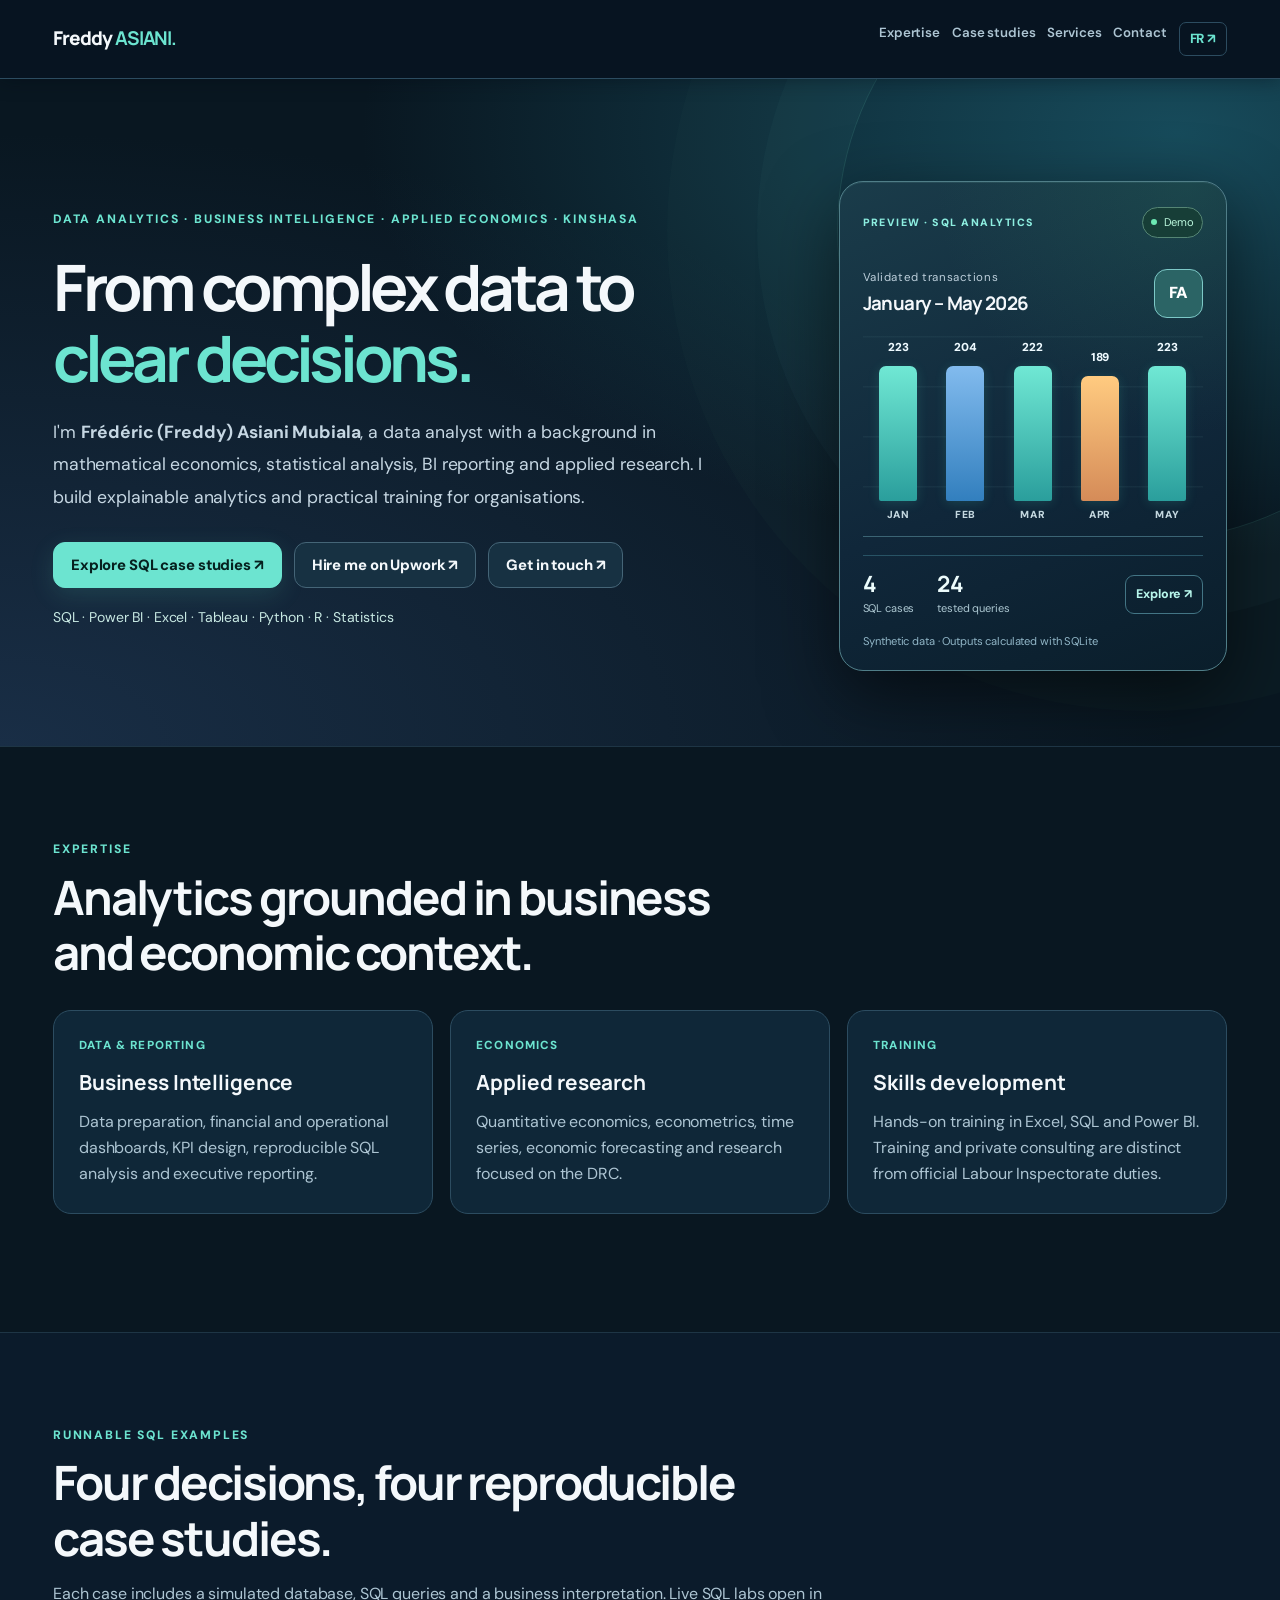
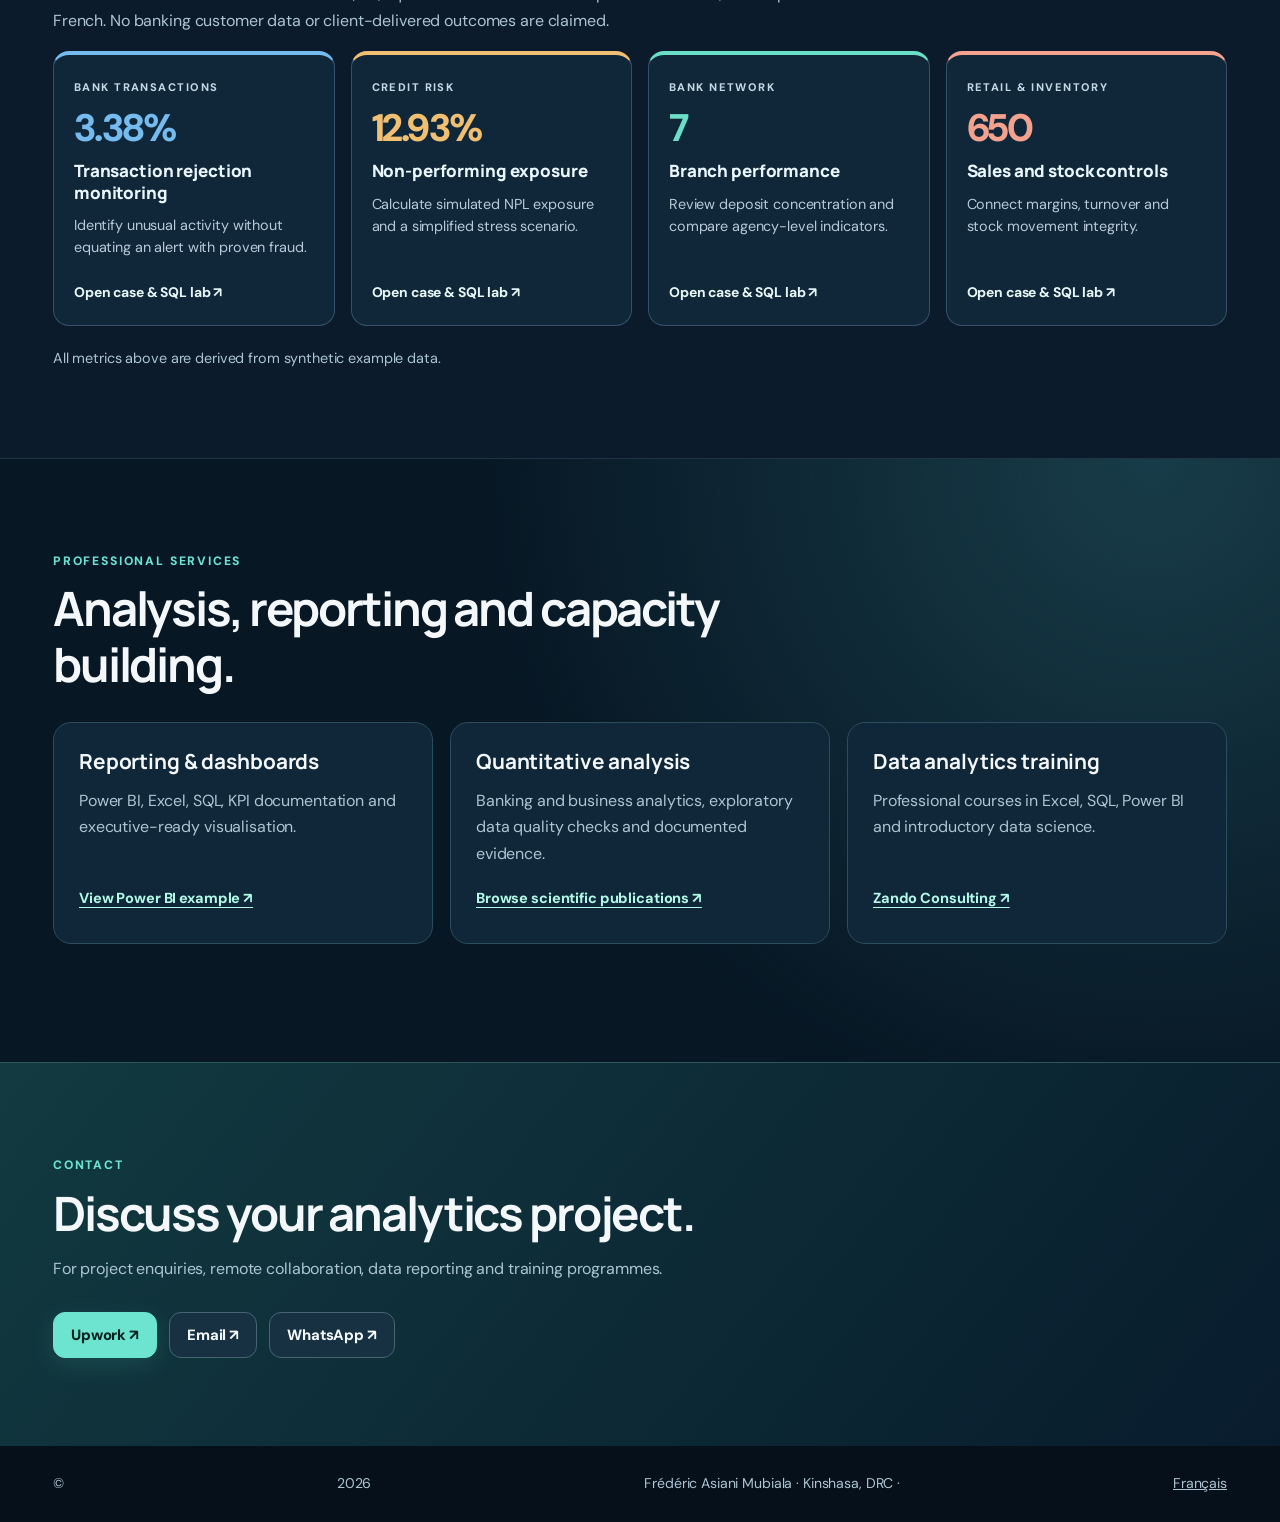
==== en/index.html @ 3585beab "deploy: b4022b02aa9d70bcf54be2b5964c1761e4c780ee" ====
<!DOCTYPE html>

<html lang="en"><head><meta charset="utf-8"/><meta content="width=device-width,initial-scale=1" name="viewport"/>
<title>Frédéric Asiani Mubiala | Data Analytics &amp; Business Intelligence</title>
<meta content="Frédéric Asiani Mubiala: data analytics, BI reporting, reproducible SQL case studies, applied economics and corporate training based in Kinshasa, DRC." name="description"/>
<link href="https://frederic-asiani.github.io/en/" rel="canonical"/><link href="https://frederic-asiani.github.io/" hreflang="fr" rel="alternate"/><link href="https://frederic-asiani.github.io/en/" hreflang="en" rel="alternate"/><meta content="#081522" name="theme-color"/>
<link href="../styles.css" rel="stylesheet"/><meta content="en_US" property="og:locale"/><meta content="summary_large_image" name="twitter:card"/><meta content="https://avatars.githubusercontent.com/u/135480796?v=4" property="og:image"/><link href="https://frederic-asiani.github.io/" hreflang="x-default" rel="alternate"/></head><body><a class="skip-link" href="#main">Skip to content</a><header class="nav-top"><div class="shell nav-inner"><a class="brand" href="../index.html">Freddy <strong>ASIANI.</strong></a><button aria-controls="site-nav" aria-expanded="false" aria-label="Open menu" class="menu-button" type="button"><span></span><span></span><span></span></button><nav aria-label="Main navigation" class="nav-links" id="site-nav"><a href="#expertise">Expertise</a><a href="#cases">Case studies</a><a href="#services">Services</a><a href="#contact">Contact</a><a class="language-link" href="../index.html" lang="fr">FR ↗</a></nav></div></header>
<main id="main"><section class="intro"><div class="shell"><div class="hero-layout"><div><div class="eyebrow">DATA ANALYTICS · BUSINESS INTELLIGENCE · APPLIED ECONOMICS · KINSHASA</div><h1>From complex data to <span>clear decisions.</span></h1><p class="lede">I'm <strong>Frédéric (Freddy) Asiani Mubiala</strong>, a data analyst with a background in mathematical economics, statistical analysis, BI reporting and applied research. I build explainable analytics and practical training for organisations.</p><div class="btn-row"><a class="button primary" href="#cases">Explore SQL case studies ↗</a><a class="button subtle" href="https://www.upwork.com/freelancers/~019a6d23b828207a48" rel="noopener noreferrer" target="_blank">Hire me on Upwork ↗</a><a class="button subtle" href="#contact">Get in touch ↗</a></div><p class="hero-proof">SQL · Power BI · Excel · Tableau · Python · R · Statistics</p></div><div aria-label="Preview of simulated banking analysis" class="hero-dashboard">
<div class="hero-dash-head"><span class="dash-eyebrow">PREVIEW · SQL ANALYTICS</span><span class="dash-dot"><i></i> Demo</span></div>
<div class="dash-title-row"><div><span class="dash-overline">Validated transactions</span><strong>January – May 2026</strong></div><div class="dash-avatar"><span>FA</span><img alt="Portrait of Frédéric Asiani" decoding="async" height="48" loading="lazy" src="https://avatars.githubusercontent.com/u/135480796?v=4" width="48"/></div></div>
<div aria-label="Simulated validated transactions from January to May: 223, 204, 222, 189 and 223" class="dash-chart" role="img"><div class="dash-bar"><span style="--h:96%"><b>223</b></span><small>JAN</small></div><div class="dash-bar"><span style="--h:88%"><b>204</b></span><small>FEB</small></div><div class="dash-bar"><span style="--h:96%"><b>222</b></span><small>MAR</small></div><div class="dash-bar"><span style="--h:81%"><b>189</b></span><small>APR</small></div><div class="dash-bar"><span style="--h:96%"><b>223</b></span><small>MAY</small></div></div>
<div class="dash-separator"></div><div class="dash-bottom"><span><strong>4</strong><small>SQL cases</small></span><span><strong>24</strong><small>tested queries</small></span><a aria-label="Explore the case studies" href="#cases">Explore ↗</a></div>
<p class="dash-disclaimer">Synthetic data · Outputs calculated with SQLite</p></div></div></div></section>
<section class="section" id="expertise"><div class="shell"><span class="section-label">Expertise</span><h2>Analytics grounded in business and economic context.</h2><div class="offer-grid"><article class="offer-card"><span class="offer-audience">DATA &amp; REPORTING</span><h3>Business Intelligence</h3><p>Data preparation, financial and operational dashboards, KPI design, reproducible SQL analysis and executive reporting.</p></article><article class="offer-card"><span class="offer-audience">ECONOMICS</span><h3>Applied research</h3><p>Quantitative economics, econometrics, time series, economic forecasting and research focused on the DRC.</p></article><article class="offer-card"><span class="offer-audience">TRAINING</span><h3>Skills development</h3><p>Hands-on training in Excel, SQL and Power BI. Training and private consulting are distinct from official Labour Inspectorate duties.</p></article></div></div></section>
<section class="section soft" id="cases"><div class="shell"><span class="section-label">Runnable SQL examples</span><h2>Four decisions, four reproducible case studies.</h2><p class="desc">Each case includes a simulated database, SQL queries and a business interpretation. Live SQL labs open in French. No banking customer data or client-delivered outcomes are claimed.</p><div class="evidence-grid">
<a class="evidence-card evidence-cyan" href="../projets/01-surveillance-transactions/index.html#analyse-metier"><span class="evidence-label">BANK TRANSACTIONS</span><strong>3.38%</strong><h3>Transaction rejection monitoring</h3><p>Identify unusual activity without equating an alert with proven fraud.</p><span class="evidence-link">Open case &amp; SQL lab ↗</span></a>
<a class="evidence-card evidence-gold" href="../projets/02-risque-credit/index.html#analyse-metier"><span class="evidence-label">CREDIT RISK</span><strong>12.93%</strong><h3>Non-performing exposure</h3><p>Calculate simulated NPL exposure and a simplified stress scenario.</p><span class="evidence-link">Open case &amp; SQL lab ↗</span></a>
<a class="evidence-card evidence-mint" href="../projets/03-agences-clientele/index.html#analyse-metier"><span class="evidence-label">BANK NETWORK</span><strong>7</strong><h3>Branch performance</h3><p>Review deposit concentration and compare agency-level indicators.</p><span class="evidence-link">Open case &amp; SQL lab ↗</span></a>
<a class="evidence-card evidence-coral" href="../projets/04-stocks-commerce/index.html#analyse-metier"><span class="evidence-label">RETAIL &amp; INVENTORY</span><strong>650</strong><h3>Sales and stock controls</h3><p>Connect margins, turnover and stock movement integrity.</p><span class="evidence-link">Open case &amp; SQL lab ↗</span></a></div><p class="consulting-caveat">All metrics above are derived from synthetic example data.</p></div></section>
<section class="section consulting-section" id="services"><div class="shell"><span class="section-label">Professional services</span><h2>Analysis, reporting and capacity building.</h2><div class="offer-grid"><article class="offer-card"><h3>Reporting &amp; dashboards</h3><p>Power BI, Excel, SQL, KPI documentation and executive-ready visualisation.</p><a href="../projets/06-powerbi/index.html">View Power BI example ↗</a></article><article class="offer-card"><h3>Quantitative analysis</h3><p>Banking and business analytics, exploratory data quality checks and documented evidence.</p><a href="../index.html#recherche">Browse scientific publications ↗</a></article><article class="offer-card"><h3>Data analytics training</h3><p>Professional courses in Excel, SQL, Power BI and introductory data science.</p><a href="https://consulting.marketgroup.pro" rel="noopener noreferrer" target="_blank">Zando Consulting ↗</a></article></div></div></section>
<section class="section contact" id="contact"><div class="shell"><span class="section-label">Contact</span><h2>Discuss your analytics project.</h2><p class="desc">For project enquiries, remote collaboration, data reporting and training programmes.</p><div class="btn-row"><a class="button primary" href="https://www.upwork.com/freelancers/~019a6d23b828207a48" rel="noopener noreferrer" target="_blank">Upwork ↗</a><a class="button subtle" href="mailto:freddyasiani1@gmail.com?subject=Analytics%20project%20inquiry">Email ↗</a><a class="button subtle" href="https://wa.me/243820249705?text=Hello%2C%20I%20would%20like%20to%20discuss%20data%20analytics%20services." rel="noopener noreferrer" target="_blank">WhatsApp ↗</a></div></div></section></main><footer class="footer"><div class="shell">© <span id="year">2026</span> Frédéric Asiani Mubiala · Kinshasa, DRC · <a href="../index.html">Français</a></div></footer><script defer="" src="../main.js"></script></body></html>
---- styles.css ----
@import url('https://fonts.googleapis.com/css2?family=DM+Sans:wght@400;500;600;700&family=Manrope:wght@400;500;600;700;800&display=swap');
:root{--bg:#081522;--surface:#0d2132;--surface2:#132c3d;--line:#294354;--text:#f0f6f8;--muted:#aec0ca;--mint:#79ead0;--mint2:#33c1a7;--amber:#f3bf76;--white:#fff}*{box-sizing:border-box}html{scroll-behavior:smooth}body{margin:0;background:var(--bg);color:var(--text);font:16px/1.65 'DM Sans',system-ui,sans-serif}h1,h2,h3,h4,.brand{font-family:Manrope,system-ui,sans-serif}h1,h2,h3,p{margin-top:0}a{color:inherit}a:focus-visible,button:focus-visible,input:focus-visible{outline:3px solid var(--mint);outline-offset:3px}a:hover{color:var(--mint)}.shell{max-width:1160px;margin:0 auto;padding:0 28px}.nav-top{border-bottom:1px solid var(--line);background:#081522eb;backdrop-filter:blur(16px);position:sticky;top:0;z-index:10}.nav-inner{min-height:76px;display:flex;align-items:center;justify-content:space-between;gap:14px}.brand{font-size:1.13rem;font-weight:800;white-space:nowrap;text-decoration:none;letter-spacing:-.045em}.brand strong{color:var(--mint)}.nav-links{display:flex;gap:17px;flex-wrap:wrap}.nav-links a{text-decoration:none;color:var(--muted);font-size:.86rem;font-weight:600}.nav-links a:hover{color:var(--mint)}.intro{padding:92px 0 96px;position:relative;overflow:hidden;background:radial-gradient(ellipse at 85% 5%,#1d525c 0%,transparent 49%),radial-gradient(ellipse at 0% 100%,#142d43 0%,transparent 55%)}.eyebrow,.section-label{font-size:.76rem;font-weight:800;letter-spacing:.15em;text-transform:uppercase;color:var(--mint)}.hero-layout{display:grid;grid-template-columns:1fr 330px;align-items:center;gap:56px}.intro h1{font-size:clamp(2.6rem,5.2vw,5rem);line-height:1.13;letter-spacing:-.065em;margin:22px 0;max-width:800px}.intro h1 span{color:var(--mint)}.lede{font-size:1.1rem;color:var(--muted);max-width:700px}.hero-img{padding:13px;border:1px solid #3d6771;border-radius:24px;background:linear-gradient(145deg,#284756,#142333);box-shadow:0 22px 75px #0005;position:relative}.hero-img img{width:100%;aspect-ratio:1;object-fit:cover;border-radius:14px;display:block}.img-caption{font-size:.84rem;text-align:center;color:var(--muted);padding:10px 0 1px}.tags{display:flex;gap:8px;flex-wrap:wrap;margin:22px 0}.tag{color:#d0e9e7;border:1px solid #36636a;border-radius:99px;background:#1a3b46;padding:6px 11px;font-size:.77rem;font-weight:700}.btn-row{display:flex;flex-wrap:wrap;gap:12px;margin:29px 0 0}.button{display:inline-flex;gap:9px;align-items:center;justify-content:center;text-decoration:none;border-radius:10px;padding:12px 17px;font-size:.93rem;font-weight:800;border:1px solid #456577;transition:transform .2s ease,background .2s ease}.button:hover{transform:translateY(-2px);color:var(--text)}.button.primary{background:var(--mint);color:#06211f;border-color:var(--mint)}.button.primary:hover{color:#06211f;background:#a0fbe8}.button.subtle{background:#173142}.section{padding:80px 0;border-top:1px solid #1e3545}.section.soft{background:#0b1b2b}.section h2{font-size:clamp(1.8rem,3.3vw,2.75rem);letter-spacing:-.052em;line-height:1.17;margin:8px 0 15px}.desc{max-width:770px;color:var(--muted)}.statline{display:grid;grid-template-columns:repeat(4,1fr);gap:12px;margin-top:44px}.stat{padding:20px;border:1px solid var(--line);border-radius:14px;background:#0e2636}.stat strong{font-family:Manrope;font-size:2rem;line-height:1.2;color:var(--white)}.stat span{display:block;color:var(--muted);font-size:.84rem;margin-top:9px}.grid3{display:grid;grid-template-columns:repeat(3,1fr);gap:17px;margin-top:28px}.card{background:var(--surface);border:1px solid var(--line);border-radius:17px;padding:25px;display:flex;flex-direction:column;gap:14px}.card h3{font-size:1.2rem;line-height:1.35;letter-spacing:-.022em;margin:0}.card p{color:var(--muted);margin:0}.card .foot{margin-top:auto;padding-top:12px}.card .foot a,.text-link{color:var(--mint);font-weight:800;text-decoration:none}.card .foot a:hover,.text-link:hover{text-decoration:underline}.num{display:inline-grid;place-items:center;background:#1c4650;color:var(--mint);border-radius:10px;width:43px;height:43px;font-weight:800}.project-kpis{display:flex;gap:12px;align-items:end}.project-kpis b{font-family:Manrope;font-size:2rem;line-height:1}.project-kpis span{color:var(--muted);font-size:.8rem}.metadata{color:var(--amber);font-weight:700;font-size:.81rem}.small{color:var(--muted);font-size:.86rem}.notice{background:#122f39;border:1px solid #356975;padding:17px 19px;border-radius:12px;color:#d8f0eb;font-size:.9rem}.pub-list{margin:28px 0 0;display:grid;gap:10px}.pub{background:var(--surface);border:1px solid var(--line);border-radius:12px;display:flex;align-items:start;gap:16px;padding:17px 18px}.pub-year{color:var(--mint);min-width:40px;font-weight:800;font-size:.87rem}.pub h3{font-size:1rem;line-height:1.45;margin:0 0 7px}.pub .ref{color:var(--muted);font-size:.82rem}.pub a{color:var(--mint);font-weight:750;font-size:.86rem;text-decoration:none}.pub a:hover{text-decoration:underline}.pub-body{flex:1}.books-wrap{display:grid;grid-template-columns:1fr 1.2fr;gap:22px;margin-top:27px}.book-big{padding:24px;border:1px solid #4b6c70;border-radius:17px;background:linear-gradient(150deg,#21434c,#132538 65%);display:flex;flex-direction:column;justify-content:space-between;gap:25px}.book-big h3{font-size:1.4rem}.book-big p{color:var(--muted)}.editions{display:grid;grid-template-columns:1fr 1fr;gap:11px}.edition{padding:14px;border-radius:12px;border:1px solid var(--line);background:var(--surface);display:block;text-decoration:none}.edition span{display:block;color:var(--mint);font-size:.82rem;font-weight:800}.edition b{font-size:.85rem;line-height:1.5;display:block;margin:5px 0}.edition small{color:var(--muted)}.timeline{margin:28px 0 0;display:grid;grid-template-columns:1fr 1fr;gap:16px}.item{border-left:3px solid var(--mint2);padding:8px 18px}.item h3{margin:0 0 4px;font-size:1.1rem}.item p{margin:0 0 4px;color:var(--muted)}.item .small{color:var(--mint)}.skillset{display:flex;flex-wrap:wrap;gap:9px;margin:24px 0 0}.skillset span{border:1px solid var(--line);background:#132d40;padding:9px 13px;border-radius:9px;color:#d4e6ee;font-size:.88rem}.contact{background:linear-gradient(130deg,#123a40,#081c2d);border-top:1px solid #2c565a}.footer{padding:26px 0;background:#06101a;color:var(--muted);font-size:.88rem}.footer .shell{display:flex;justify-content:space-between;gap:16px;flex-wrap:wrap}.filter-label{display:block;color:var(--muted);font-size:.88rem;margin-top:18px}.search-box{width:min(100%,440px);background:#0b2535;color:var(--text);padding:12px 16px;border:1px solid #456779;border-radius:10px;margin-top:6px;font:inherit}.project-header{padding:67px 0 42px;background:radial-gradient(ellipse at 80% 0%,#1b4650,transparent 52%)}.project-header h1{font-size:clamp(2rem,4vw,3.6rem);letter-spacing:-.055em;line-height:1.13;margin:16px 0}.project-header p{max-width:770px;color:var(--muted)}.insight-list{display:grid;grid-template-columns:repeat(3,1fr);gap:16px;margin:30px 0}.insight{background:var(--surface);border:1px solid var(--line);border-radius:13px;padding:20px}.insight b{font:800 1.7rem Manrope;display:block;color:var(--mint)}.insight span{color:var(--muted);font-size:.86rem}.datatable{overflow:auto;margin-top:20px;border:1px solid var(--line);border-radius:12px}.datatable table{border-collapse:collapse;width:100%;font-size:.88rem;min-width:540px}.datatable th,.datatable td{padding:10px 12px;border-bottom:1px solid var(--line);text-align:left}.datatable th{background:#173446;color:#cce4e7}.datatable tr:last-child td{border:0}.code-chip{display:inline-block;border:1px solid var(--line);background:#132b3d;border-radius:7px;padding:5px 8px;color:#dceff0;font:.85rem monospace}.hide{display:none!important}@media(max-width:930px){.hero-layout{grid-template-columns:1fr 250px;gap:30px}.grid3{grid-template-columns:1fr 1fr}.books-wrap{grid-template-columns:1fr}.statline{grid-template-columns:1fr 1fr}}@media(max-width:675px){.nav-inner{align-items:start;flex-direction:column;padding-top:13px;padding-bottom:15px}.nav-links{gap:12px}.nav-links a{font-size:.75rem}.intro{padding:57px 0}.hero-layout{grid-template-columns:1fr}.hero-img{max-width:260px}.grid3,.timeline,.editions,.insight-list{grid-template-columns:1fr}.section{padding:57px 0}.statline{grid-template-columns:1fr 1fr}.stat{padding:13px}.stat strong{font-size:1.55rem}.shell{padding:0 19px}.pub{gap:12px}.pub-year{min-width:33px}.intro h1{font-size:2.8rem}}@media(prefers-reduced-motion:reduce){html{scroll-behavior:auto}.button:hover{transform:none}}
.menu-button{display:none;cursor:pointer;border:1px solid var(--line);border-radius:9px;background:#173142;color:var(--text);width:44px;height:42px;align-items:center;justify-content:center;flex-direction:column;gap:5px}.menu-button span{height:2px;width:22px;background:var(--mint);border-radius:2px}@media(max-width:850px){.nav-inner{flex-direction:row;align-items:center;flex-wrap:wrap;padding-top:12px;padding-bottom:12px}.menu-button{display:flex}.nav-links{display:none;width:100%;flex-basis:100%;flex-direction:column;align-items:stretch;padding:10px 0 8px;gap:1px}.nav-links.is-open{display:flex}.nav-links a{font-size:.97rem;padding:11px 12px;border-radius:9px}.nav-links a:hover{background:#173142}}

/* Laboratoire SQL côté navigateur, sans serveur */
.sql-lab{background:#0b1d2c;border:1px solid #345066;border-radius:18px;overflow:hidden;margin:24px 0 14px;color:#eaf4ff}
.sql-lab-top{padding:20px 22px;display:flex;flex-wrap:wrap;align-items:center;justify-content:space-between;gap:12px;border-bottom:1px solid #2d5068;background:#102b3b}
.sql-lab-top h3{margin:4px 0 0;font-size:1.35rem;color:#f2f8ff}
.sql-lab-overline{font-size:.76rem;letter-spacing:.12em;font-weight:700;color:#75e0ca}
.sql-status{font-size:.83rem;padding:7px 11px;border-radius:100px;border:1px solid #466073;color:#c9deee}
.sql-status.is-ready{color:#85f3d4;background:#103e38;border-color:#2b7868}.sql-status.is-fallback{color:#ffdaa7;background:#503a24;border-color:#906341}
.sql-lab-grid{display:grid;grid-template-columns:minmax(0,.95fr) minmax(0,1.15fr)}
.sql-editor-panel{padding:22px;border-right:1px solid #2d5068;min-width:0}
.sql-results-panel{padding:22px;min-width:0}
.sql-field-label{display:block;font-weight:650;font-size:.9rem;margin:10px 0 7px;color:#d7e7f4}
.sql-select,.sql-editor{width:100%;max-width:100%;border:1px solid #3f6378;background:#0c2334;color:#f0f8ff;border-radius:9px;font:inherit}
.sql-select{padding:10px 12px;min-height:44px}.sql-editor{display:block;padding:13px;line-height:1.65;font:13px/1.6 ui-monospace,SFMono-Regular,Consolas,monospace;min-height:235px;resize:vertical;tab-size:2}
.sql-editor:focus,.sql-select:focus,.sql-actions button:focus-visible{outline:3px solid #6ee2d3;outline-offset:3px}
.sql-hint{color:#b8cddb;font-size:.82rem;line-height:1.65;margin:9px 0 18px}
.sql-actions{display:flex;flex-wrap:wrap;gap:9px;margin-bottom:13px}
.sql-actions button{padding:11px 13px;min-height:43px;border-radius:9px;font:650 .9rem/1.2 system-ui,sans-serif;border:1px solid #49738a;cursor:pointer;color:#e6f3ff;background:#1a3d4e}
.sql-actions .sql-run{background:#61e0c4;border-color:#61e0c4;color:#072529}
.sql-actions button:hover:not(:disabled){filter:brightness(1.13)}.sql-actions button:disabled{opacity:.45;cursor:not-allowed}
.sql-feedback{font-size:.84rem;line-height:1.45;color:#92ddc8;min-height:26px}.sql-feedback.is-error{color:#ffd0a6}
.sql-results-heading{display:flex;justify-content:space-between;gap:12px;align-items:center}.sql-results-heading h3{margin:0;font-size:1.14rem}.sql-rowcount{white-space:nowrap;font-size:.8rem;color:#bbd3e3}
.sql-metrics{display:grid;grid-template-columns:repeat(2,minmax(0,1fr));gap:9px;margin-top:14px}.sql-metrics:empty{display:none}.sql-metric{background:#133448;border:1px solid #325469;border-radius:11px;padding:12px 13px;min-width:0}.sql-metric span{font-size:.76rem;display:block;color:#bbd4e2;overflow-wrap:anywhere}.sql-metric strong{display:block;font-size:1.3rem;line-height:1.4;overflow-wrap:anywhere}
.sql-bars{margin:15px 0}.sql-bars:empty{display:none}.sql-chart-title{font-size:.82rem;font-weight:650;color:#c3dae7;margin:2px 0 11px}.sql-bar-row{display:grid;grid-template-columns:minmax(65px,95px) minmax(0,1fr) minmax(50px,100px);align-items:center;gap:8px;margin:8px 0}.sql-bar-label{font-size:.76rem;overflow:hidden;text-overflow:ellipsis;white-space:nowrap;color:#cfdfeb}.sql-bar-track{height:11px;border-radius:100px;background:#173a4e;overflow:hidden}.sql-bar-fill{height:100%;background:linear-gradient(90deg,#47a9bc,#72e6bd);border-radius:100px}.sql-bar-value{font-size:.75rem;color:#d3e5ef;text-align:right}
.sql-table{max-width:100%;overflow-x:auto;scrollbar-width:thin;border:1px solid #2d4d62;border-radius:10px;margin-top:14px}.sql-table table{width:100%;border-collapse:collapse;white-space:nowrap;font-size:.79rem;text-align:left}.sql-table caption{position:absolute;width:1px;height:1px;overflow:hidden;clip-path:inset(50%)}.sql-table th{position:sticky;top:0;background:#1a3b4d;color:#e8faf5;text-align:left}.sql-table th,.sql-table td{padding:10px 12px;border-bottom:1px solid #28475b}.sql-table tr:last-child td{border-bottom:0}.sql-table tbody tr:nth-child(even){background:#102b3c}
.sql-empty{padding:20px;color:#b9cada}.sql-result-note,.sql-disclaimer{font-size:.84rem;line-height:1.6;color:#b5cad8}
@media(max-width:900px){.sql-lab-grid{grid-template-columns:1fr}.sql-editor-panel{border-right:0;border-bottom:1px solid #2d5068}}
@media(max-width:420px){.sql-editor-panel,.sql-results-panel{padding:15px}.sql-lab-top{padding:16px}.sql-metrics{grid-template-columns:1fr}.sql-bar-row{grid-template-columns:minmax(50px,75px) minmax(0,1fr) minmax(40px,73px)}}

/* ===================================================================
   Portfolio 2026 — refinement: editorial typography, responsive, BI
   =================================================================== */
:root{--bg:#071421;--surface:#102538;--surface2:#173249;--line:#294559;--text:#f1f8fb;--muted:#b7cad6;--mint:#78e5d0;--mint2:#45c9b2}
body{background:var(--bg);line-height:1.67}
body::selection{background:#65e6c4;color:#071421}
section[id]{scroll-margin-top:90px}
.shell{max-width:1230px}
.nav-top{box-shadow:0 4px 32px #00000021}
.nav-inner{min-height:78px}
.nav-links{gap:clamp(10px,1.4vw,20px)}
.nav-links a{font-size:.83rem;white-space:nowrap}
.nav-links a:hover,.nav-links a:focus-visible{color:var(--mint)}
.intro{background:radial-gradient(ellipse at 75% 0%,#184453 0%,transparent 56%),radial-gradient(ellipse at 2% 92%,#122b3f 0%,transparent 48%),#081523;padding-top:94px}
.intro::before{content:"";pointer-events:none;position:absolute;right:-14%;top:-160px;width:620px;height:620px;border:1px solid #75dac426;border-radius:50%;box-shadow:0 0 0 80px #74dfc007,0 0 0 170px #74dfc004}
.hero-layout{position:relative;grid-template-columns:minmax(0,1.3fr) minmax(0,.7fr);gap:clamp(25px,5vw,70px)}
.intro h1{font-size:clamp(3rem,5.9vw,5.65rem);line-height:1.07;letter-spacing:-.067em;max-width:900px}
.lede{font-size:1.1rem;line-height:1.85;max-width:710px}
.hero-img{max-width:390px;justify-self:end;transform:rotate(1deg);transition:transform .3s ease;box-shadow:0 28px 70px #0007}
.hero-img:hover{transform:rotate(0deg)}
.portrait-stamp{position:absolute;left:-24px;bottom:57px;background:#071b29f2;border:1px solid #457b7b;border-radius:11px;padding:11px 14px;color:#d6f7ef;font-size:.77rem;font-weight:800;box-shadow:0 14px 30px #0007}
.pulse-dot{width:9px;height:9px;border-radius:50%;display:inline-block;background:#84eed5;box-shadow:0 0 0 4px #6bdfc524;margin-right:8px}
.statline{position:relative;gap:14px}
.stat{background:linear-gradient(160deg,#122f3f,#0b2031);border:1px solid #355366;padding:22px;border-radius:17px}
.stat strong{font-size:2.24rem;letter-spacing:-.065em}
.section{padding:88px 0}
.section h2{font-size:clamp(2rem,3.7vw,3.15rem);max-width:880px}
.card{border-radius:19px;transition:transform .2s ease,border-color .2s ease;box-shadow:0 12px 24px #00000011}
@media(hover:hover){.card:hover{transform:translateY(-4px);border-color:#4c8b88}}
.button{min-height:46px;border-radius:12px;line-height:1.25}
.button.primary{box-shadow:0 5px 21px #52dbba18}
.section-hed{display:flex;align-items:end;justify-content:space-between;gap:25px}
.section-side{color:var(--muted);font-size:.79rem;text-align:right;text-transform:uppercase;letter-spacing:.1em;border-left:1px solid var(--line);padding-left:25px}
.section-side strong{color:var(--mint);font-size:1.65rem;letter-spacing:-.03em;text-transform:none}
.showcase{background:#0a1d2b}
.showcase-grid{display:grid;grid-template-columns:1fr 1fr;gap:22px;margin-top:31px}
.feature-project{display:flex;flex-direction:column;border-radius:21px;background:var(--surface);border:1px solid #34576b;overflow:hidden;min-width:0;box-shadow:0 23px 45px #0002}
.feature-visual{height:253px;background:linear-gradient(140deg,#133b51 10%,#102436 60%,#132d3c);padding:18px 23px;display:flex;flex-direction:column;gap:16px}
.feature-visual.excel-visual{background:linear-gradient(130deg,#153d3b,#0d2831 75%)}
.mock-top{display:flex;align-items:center;gap:6px;min-height:19px}
.mock-top span{background:#93b8c2;width:7px;height:7px;border-radius:100%;opacity:.8}
.mock-top b{margin-left:auto;font-size:.63rem;letter-spacing:.15em;color:#c6e6e8}
.mock-kpis{display:grid;grid-template-columns:repeat(3,1fr);gap:11px}
.mock-kpis div,.mini-metrics div{border:1px solid #719d9d46;background:#0a2332a0;border-radius:10px;padding:11px 13px}
.mock-kpis small,.mini-metrics small{color:#9dbbc9;display:block;font-size:.62rem;letter-spacing:.08em}
.mock-kpis strong,.mini-metrics b{font-size:1.25rem;letter-spacing:-.04em;color:#e0f8f4}
.mock-chart{display:flex;gap:14px;align-items:end;height:94px;border-bottom:1px solid #6ca4ad4a;padding:0 12px}
.mock-chart span{display:block;flex:1;background:linear-gradient(0deg,#47aeb6,#82eed2);border-radius:6px 6px 0 0;opacity:.9}
.mini-metrics{display:grid;grid-template-columns:repeat(3,1fr);gap:11px}
.mini-bars{display:grid;gap:12px;margin-top:8px;padding:0 6px}
.mini-bars span{height:9px;border-radius:10px;background:linear-gradient(90deg,#6fd4b5,#3c949d)}
.feature-copy{padding:29px;display:flex;flex-direction:column;gap:12px;flex:1}
.card-eyebrow{color:var(--mint);font-size:.76rem;font-weight:800;letter-spacing:.14em}
.feature-copy h3{font:800 clamp(1.3rem,2.2vw,1.7rem)/1.25 Manrope,system-ui;margin:0}
.feature-copy p{color:var(--muted);margin:0}
.compact-tags{margin:5px 0 8px;gap:7px}
.compact-tags span{font-size:.77rem;padding:5px 10px}
.feature-copy .button{align-self:start;margin-top:auto}
.training-action{margin-top:12px}
.training-action .button{width:100%;font-size:.8rem;padding:11px 9px;min-height:43px}
.training-strip{margin-top:24px;padding:28px;border:1px solid #4c8489;background:linear-gradient(135deg,#16443f,#112e40);border-radius:18px;display:flex;justify-content:space-between;align-items:center;gap:22px}
.training-strip h3{font-size:1.35rem;margin:10px 0 6px}
.training-strip p{font-size:.93rem;color:#c2e5e5;margin:0;max-width:690px}
.training-strip .button{flex-shrink:0}
.embed-shell{border:1px solid #37546a;background:#0b2031;border-radius:17px;overflow:hidden;margin-top:30px}
.embed-bar{display:flex;align-items:center;border-bottom:1px solid var(--line);min-height:47px;padding:0 19px;color:var(--muted);font-size:.9rem}
.embed-shell iframe{display:block;width:100%;min-height:640px;border:0;background:#102538}
.excel-kpi-grid{display:grid;grid-template-columns:repeat(4,minmax(0,1fr));gap:15px;margin:25px 0}
.excel-kpi{background:#133044;border:1px solid #3a596b;border-radius:14px;padding:23px;min-width:0}
.excel-kpi span{display:block;color:var(--muted);font-size:.87rem}.excel-kpi strong{display:block;font:800 2.25rem Manrope;margin-top:7px}
.excel-dashboard{display:grid;grid-template-columns:1.25fr .85fr;gap:18px}
.excel-panel{background:#0d2537;border:1px solid #2f5064;border-radius:17px;padding:24px;min-width:0}
.excel-panel h2{font-size:1.38rem;letter-spacing:-.03em;margin:6px 0 16px}
.excel-panel-heading{display:flex;justify-content:space-between;align-items:center;gap:15px}
.compact-label{display:block;color:var(--muted);font-size:.83rem;font-weight:650;line-height:1.8}
.compact-label select,.dashboard-select{width:100%;border:1px solid #527287;border-radius:8px;background:#122f43;color:#fff;padding:8px 11px;font:inherit;min-height:43px}
.compact-label select{display:block}
.dashboard-bars{display:grid;gap:12px;max-height:none}
.dash-row{display:grid;grid-template-columns:80px minmax(0,1fr) 82px;align-items:center;gap:12px}
.dash-label{font-size:.78rem;color:#d9ebf4}
.dash-track{height:13px;border-radius:20px;background:#18394d;overflow:hidden}
.dash-fill{display:block;height:100%;background:linear-gradient(90deg,#379ca9,#74e3c5);border-radius:20px;min-width:3px}
.dash-value{text-align:right;color:#dceaf3;font-size:.82rem}
.agency-metrics{display:grid;grid-template-columns:repeat(2,1fr);gap:12px;margin-top:20px}
.agency-metrics div{background:#17364b;border:1px solid #365669;border-radius:12px;padding:14px}
.agency-metrics span{color:#b6d2de;font-size:.79rem;display:block}
.agency-metrics strong{font:800 1.15rem Manrope;display:block;margin-top:6px;overflow-wrap:anywhere}
.split-metrics{display:grid;grid-template-columns:repeat(2,1fr);gap:14px;margin-top:10px}
.split-item{padding:19px;border:1px solid #33566b;background:#142f42;border-radius:13px;display:flex;flex-direction:column;gap:4px}
.split-item strong{font-size:2.2rem;letter-spacing:-.05em;line-height:1.25}
.split-item small{color:var(--muted)}
.data-method{display:grid;grid-template-columns:1fr 1fr;gap:20px;margin-top:24px;border-top:1px solid var(--line);padding-top:24px}
.data-method p{color:var(--muted)}
.skip-link{position:absolute;top:-90px;left:15px;background:#fff;color:#09202b;padding:10px 15px;border-radius:8px;z-index:99}
.skip-link:focus{top:10px}
.floating-wa{position:fixed;right:20px;bottom:22px;z-index:30;min-height:47px;border-radius:30px;background:#20ba87;color:#052319;font-weight:800;border:1px solid #63e3bd;padding:11px 17px;text-decoration:none;box-shadow:0 9px 30px #0008;display:flex;gap:9px;align-items:center;font-size:.87rem}
.floating-wa:hover{color:#052319;background:#7cf3c3}
@media(max-width:1050px){.nav-links{gap:11px}.nav-links a{font-size:.78rem}}
@media(max-width:900px){.hero-layout{grid-template-columns:1.2fr .8fr;gap:28px}.intro h1{font-size:3.5rem}.section{padding:67px 0}.excel-dashboard{grid-template-columns:1fr}}
@media(max-width:850px){.nav-links{background:#0c2233;border-top:1px solid var(--line);padding:12px}.nav-links a{font-size:1rem}}
@media(max-width:700px){.shell{padding:0 19px}.intro{padding-top:62px;padding-bottom:72px}.intro h1{font-size:clamp(2.65rem,11vw,4rem)}.hero-layout{grid-template-columns:1fr}.hero-img{justify-self:start;max-width:275px;transform:none}.portrait-stamp{left:15px;bottom:51px;font-size:.65rem}.showcase-grid{grid-template-columns:1fr}.section-side{display:none}.training-strip{flex-direction:column;align-items:start}.feature-visual{height:235px}.excel-kpi-grid{grid-template-columns:repeat(2,minmax(0,1fr))}.split-metrics,.data-method{grid-template-columns:1fr}.embed-shell iframe{min-height:480px}.floating-wa{right:12px;bottom:12px;padding:11px 13px;font-size:.79rem}}
@media(max-width:430px){.statline{grid-template-columns:repeat(2,minmax(0,1fr))}.stat strong{font-size:1.65rem}.stat span{font-size:.76rem}.project-header{padding-top:46px}.dash-row{grid-template-columns:62px minmax(0,1fr) 66px;gap:7px}.excel-panel{padding:18px}.excel-kpi strong{font-size:1.85rem}.agency-metrics{grid-template-columns:1fr 1fr;gap:8px}.agency-metrics strong{font-size:1rem}.feature-copy{padding:23px}.nav-inner .brand{font-size:1.04rem}}
@media(prefers-reduced-motion:reduce){.card,.hero-img{transition:none}.hero-img:hover,.card:hover{transform:none}}

/* 2026 editorial redesign: responsive, case-first, accessible */
:root{--bg:#091721;--surface:#122738;--surface2:#173347;--line:#2c4c60;--text:#f4f8fb;--muted:#adc5d3;--mint:#6ce4d0;--amber:#ffcb80}
body{font-size:16px;letter-spacing:-.008em}
.nav-top{box-shadow:0 1px 18px #020b1566}
.brand{font-size:1.19rem;letter-spacing:-.055em}
.nav-links{gap:12px}
.nav-links a{font-size:.83rem;transition:color .15s}
.intro{background:radial-gradient(ellipse at 92% 8%,#174b5b 0%,transparent 49%),radial-gradient(ellipse at 0% 100%,#192e46 0%,transparent 65%);padding:102px 0 75px}
.intro h1{max-width:760px;font-size:clamp(2.55rem,5vw,4.65rem);line-height:1.11;letter-spacing:-.068em}
.intro h1 span{display:block}
.lede{max-width:670px;color:#c6d7e3;font-size:1.1rem}
.hero-note{margin-top:18px;color:#aac6d3;font-size:.83rem;letter-spacing:.01em}
.hero-img{border:1px solid #507c87;background:linear-gradient(135deg,#21495a,#123344);box-shadow:0 24px 65px #0005}
.hero-img img{border-radius:14px}
.button{transition:background-color .15s,box-shadow .15s,transform .15s}
.button.primary{box-shadow:0 7px 24px #59debf24}
.button:hover{transform:translateY(-1px)}
.button.whatsapp{background:#153d39;border:1px solid #338a74;color:#b0f4e0}
.button.whatsapp:hover{background:#216453;color:#fff}
.statline{margin-top:46px}
.stat{border:1px solid #29485e;background:#122c3b}
.section{scroll-margin-top:100px}
.section h2{letter-spacing:-.045em;max-width:740px}
.card{transition:transform .18s,border-color .18s;min-width:0}
.card:hover{transform:translateY(-3px);border-color:#51858c}
.card h3{letter-spacing:-.02em}
.card .foot{margin-top:auto;padding-top:18px}
.training-whatsapp{display:block!important;margin-top:13px;padding-top:12px;border-top:1px solid var(--line);color:#9bf1d9!important}
.bi-showcase{position:relative}
.bi-showcase .desc{max-width:760px}
.bi-grid{display:grid;grid-template-columns:repeat(2,minmax(0,1fr));gap:20px;margin-top:30px}
.bi-feature{border:1px solid #2f5969;border-radius:20px;background:linear-gradient(150deg,#163345,#0d2333);padding:30px;display:flex;flex-direction:column;min-width:0;gap:12px;overflow:hidden}
.bi-feature-power{background:linear-gradient(155deg,#223952,#0d2333)}
.bi-feature-excel{background:linear-gradient(155deg,#17433e,#0c2831)}
.bi-feature-head{display:flex;justify-content:space-between;align-items:center;gap:12px}
.bi-tool{font-size:.72rem;font-weight:800;letter-spacing:.12em;color:#a8efda}
.bi-emblem{display:grid;place-items:center;width:46px;height:46px;border-radius:13px;background:#ffffff14;font-size:1.8rem;color:var(--mint)}
.bi-feature h3{font-size:1.46rem;line-height:1.25;letter-spacing:-.04em;margin:3px 0 0}
.bi-feature p{color:#c1d5e2;margin:0;max-width:500px}
.bi-feature .btn-row{margin-top:auto;padding-top:16px}
.bi-feature .button{font-size:.84rem;white-space:normal}
.bi-preview{position:relative;min-height:145px;border:1px solid #4c6f80;background:linear-gradient(135deg,#13293d,#224558);border-radius:13px;padding:18px;overflow:hidden;display:flex;gap:30px;align-items:end}
.spark-caption{position:absolute;top:14px;left:17px;font-size:.68rem;letter-spacing:.15em;color:#afcbdf;font-weight:800}
.visual-bars{display:flex;gap:12px;align-items:end;height:92px;flex:1;padding-top:18px}
.visual-bars i{display:block;flex:1;height:var(--bar);max-height:68px;background:linear-gradient(180deg,#8ee9d1,#398ba6);border-radius:5px 5px 0 0;opacity:.9}
.visual-line{width:30%;height:80px;border-bottom:3px solid #f3bf76;border-radius:40% 10% 20% 40%;transform:rotate(-9deg);opacity:.75}
.bi-mini-stats{display:grid;grid-template-columns:repeat(3,minmax(0,1fr));gap:8px;padding:22px 0 11px}
.bi-mini-stats div{border:1px solid #45816f;border-radius:10px;background:#ffffff0c;padding:14px}
.bi-mini-stats strong{font:800 clamp(1.25rem,2vw,1.65rem) Manrope,sans-serif;display:block;color:#b7ffe7}
.bi-mini-stats span{color:#c2dfd6;font-size:.77rem}
.bi-data-note{font-size:.82rem;color:var(--muted);margin-top:22px;max-width:870px}
.excel-kpi-grid{display:grid;grid-template-columns:repeat(4,minmax(0,1fr));gap:15px;margin:22px 0}
.excel-kpi{background:#123447;border:1px solid #416477;border-radius:13px;padding:17px;display:flex;flex-direction:column-reverse;gap:5px}
.excel-kpi span,.agency-metrics span{font-size:.86rem;color:#afc6d4}
.excel-kpi strong{font:800 clamp(1.4rem,2.5vw,2rem) Manrope;color:#b9f1e0}
.excel-dashboard{display:grid;grid-template-columns:minmax(0,1.4fr) minmax(0,1fr);gap:18px}
.excel-panel{min-width:0;border-radius:16px;background:#102637;border:1px solid #35556b;padding:23px}
.excel-panel h2{font-size:1.4rem;margin:5px 0 22px}
.excel-panel-heading{display:flex;justify-content:space-between;gap:14px;align-items:start;flex-wrap:wrap}
.compact-label{font-size:.84rem;color:#c1d2df;display:flex;gap:7px;align-items:center;flex-wrap:wrap}
.dashboard-select,.compact-label select{min-height:42px;background:#0b2333;border:1px solid #426478;border-radius:9px;color:#f3f8ff;padding:8px 12px;font:inherit;max-width:100%}
.dashboard-bars{display:grid;gap:8px;max-height:420px;overflow:auto;scrollbar-width:thin}
.dash-row{display:grid;grid-template-columns:67px minmax(0,1fr) 79px;gap:11px;align-items:center}
.dash-label,.dash-value{font-size:.76rem;color:#c4d7e1}.dash-value{text-align:right}
.dash-track{height:13px;border-radius:20px;background:#284254;overflow:hidden}
.dash-fill{height:100%;display:block;background:linear-gradient(90deg,#57aaba,#8be8cc);border-radius:20px}
.agency-metrics{display:grid;grid-template-columns:repeat(2,minmax(0,1fr));gap:12px;margin:18px 0}
.agency-metrics div{background:#183849;border:1px solid #376276;border-radius:11px;padding:14px}
.agency-metrics strong{display:block;font:750 1.3rem Manrope;color:#c0f2e6;overflow-wrap:anywhere}
.split-metrics{display:flex;flex-wrap:wrap;gap:14px}
.split-item{background:#1a384b;border:1px solid #345b6c;border-radius:11px;min-width:180px;padding:17px;display:flex;flex-direction:column;gap:5px}
.split-item strong{font:750 1.6rem Manrope;color:#b9f1e0}
.split-item small{font-size:.8rem;color:#c1d2df}
.data-method{display:grid;grid-template-columns:1fr 1fr;gap:23px;border-top:1px solid var(--line);margin-top:23px;padding-top:19px}
.data-method h3{font-size:1.1rem}
.data-method p{font-size:.88rem;color:var(--muted)}
@media(max-width:950px){.bi-grid,.excel-dashboard{grid-template-columns:1fr}}
@media(max-width:850px){.nav-links{box-shadow:0 18px 28px #01091266;border-radius:12px}.menu-button{border-radius:12px}.nav-links a{font-size:1rem}.hero-layout{gap:24px}}
@media(max-width:675px){.intro{padding:52px 0 46px}.intro h1{font-size:clamp(2.2rem,10vw,3.1rem)}.hero-note{line-height:1.55}.bi-feature{padding:20px}.bi-mini-stats{gap:5px}.bi-mini-stats div{padding:9px}.bi-mini-stats span{font-size:.72rem}.excel-kpi-grid{grid-template-columns:1fr 1fr}.excel-panel{padding:16px}.dash-row{grid-template-columns:55px minmax(0,1fr) 75px;gap:7px}.data-method{grid-template-columns:1fr}.intro .btn-row{align-items:stretch}.intro .btn-row .button{flex:1 1 190px;text-align:center}}
@media(prefers-reduced-motion:reduce){.card,.button{transition:none!important}.card:hover,.button:hover{transform:none!important}}


/* --------------------------------------------------------------------
   Portfolio v5 — décision, preuve, conversion
   -------------------------------------------------------------------- */
:root{--evidence-cyan:#76bbee;--evidence-gold:#f0bf71;--evidence-mint:#6bdec7;--evidence-coral:#f4a18d}
.skip-link{position:absolute;top:-80px;left:14px;z-index:100;background:#f8fafb;color:#0b2335;padding:12px 18px;border-radius:8px}.skip-link:focus{top:12px}
.language-link{font-weight:800!important;color:var(--mint)!important;border:1px solid var(--line);padding:5px 10px!important;border-radius:7px}
.hero-proof{color:#c7e8e2;font-size:.88rem;line-height:1.6;margin-top:18px;max-width:750px}
.evidence-section{background:linear-gradient(130deg,#0a1b2b 0%,#122938 100%)}
.evidence-heading{display:flex;align-items:flex-end;justify-content:space-between;gap:18px;margin-bottom:28px}
.evidence-heading .desc{max-width:760px}
.evidence-grid{display:grid;grid-template-columns:repeat(4,minmax(0,1fr));gap:16px}
.evidence-card{display:flex;flex-direction:column;gap:11px;padding:23px 20px 20px;background:#10273a;border:1px solid #34506a;border-top:4px solid var(--evidence-color,var(--evidence-mint));border-radius:16px;text-decoration:none;color:#eaf7ff;min-width:0;transition:background .2s,border-color .2s}
.evidence-card:hover,.evidence-card:focus-visible{background:#19384a;border-color:var(--evidence-color,var(--evidence-mint))}
.evidence-cyan{--evidence-color:var(--evidence-cyan)}.evidence-gold{--evidence-color:var(--evidence-gold)}.evidence-mint{--evidence-color:var(--evidence-mint)}.evidence-coral{--evidence-color:var(--evidence-coral)}
.evidence-label{font-size:.69rem;letter-spacing:.13em;font-weight:800;color:#c3d7e4;text-transform:uppercase}
.evidence-card>strong{font-weight:800;font-size:clamp(2rem,3vw,2.5rem);line-height:1.1;letter-spacing:-.045em;color:var(--evidence-color)}
.evidence-card h3{font-weight:800;line-height:1.25;margin:0;font-size:1.06rem}
.evidence-card p{font-size:.9rem;line-height:1.55;color:#b8cad9;margin:0;flex:1}
.evidence-link{font-size:.87rem;color:#e7f7f7;font-weight:750;padding-top:12px}
.consulting-section{background:radial-gradient(circle at 90% 0%,#183c49,transparent 52%),#071724}
.offer-grid{display:grid;grid-template-columns:repeat(3,minmax(0,1fr));gap:17px;margin:30px 0}
.offer-card{display:flex;flex-direction:column;min-width:0;gap:13px;border:1px solid var(--line);border-radius:18px;background:#0f2738;padding:25px}
.offer-card .offer-audience{font-size:.73rem;letter-spacing:.1em;text-transform:uppercase;color:var(--mint);font-weight:800}
.offer-card h3{font-size:1.3rem;line-height:1.28;margin:0}
.offer-card p{color:var(--muted);line-height:1.65;margin:0;flex:1}
.offer-card>a{display:inline-block;color:#b2fae7;font-size:.91rem;font-weight:750;text-decoration:underline;text-underline-offset:4px;padding:7px 0}
.delivery-block{border:1px solid var(--line);border-radius:18px;padding:28px;margin-top:30px;background:#112c3d}
.delivery-block h3{font-size:1.5rem;margin:5px 0 24px}
.delivery-steps{list-style:none;margin:0;padding:0;display:grid;grid-template-columns:repeat(4,minmax(0,1fr));gap:16px}
.delivery-steps li{padding:15px;border-top:2px solid var(--mint);display:flex;flex-direction:column;gap:8px;min-width:0}
.delivery-steps b{font-size:.94rem}.delivery-steps span{color:var(--muted);font-size:.87rem;line-height:1.5}
.consulting-caveat{font-size:.9rem;color:var(--muted);margin:20px 0 0;max-width:900px}
.faq-section{max-width:900px;margin-top:55px}.faq-section>h3{font-size:1.6rem;margin:7px 0 20px}
.faq-section details{border-top:1px solid var(--line);padding:0}.faq-section details:last-child{border-bottom:1px solid var(--line)}
.faq-section summary{padding:18px 12px;cursor:pointer;font-weight:730;list-style-position:outside}.faq-section details p{color:var(--muted);padding:0 12px 16px;margin:0}
.case-story{background:linear-gradient(170deg,#091827,#122d3b);border-top:1px solid var(--line);border-bottom:1px solid var(--line)}
.story-top,.story-actions{display:flex;justify-content:space-between;align-items:center;gap:22px;flex-wrap:wrap}.story-top h2{margin:10px 0}.story-subhead{color:#cee5e5;margin:0}
.story-question{padding:26px 28px;border:1px solid #47747b;background:#113444;border-radius:17px;margin:28px 0}
.story-question>span,.story-index{display:block;font-size:.76rem;font-weight:800;letter-spacing:.11em;text-transform:uppercase;color:var(--mint)}
.story-question h3{font-size:clamp(1.25rem,2vw,1.7rem);line-height:1.4;margin:12px 0}
.story-question p{font-size:.88rem;color:#bdd4df;margin-bottom:0}
.story-stat-grid{display:grid;grid-template-columns:repeat(3,minmax(0,1fr));gap:14px;margin:25px 0 35px}
.story-stat{background:#0e2535;border:1px solid #315169;border-radius:14px;padding:21px 22px}
.story-stat strong{display:block;font-size:clamp(1.5rem,3vw,2.4rem);letter-spacing:-.045em;color:#77e6d2}
.story-stat span{color:#b9cedb;display:block;margin-top:4px;font-size:.88rem}
.story-columns{display:grid;grid-template-columns:1fr 1fr;gap:30px;align-items:start}
.story-chapter{margin-bottom:28px;max-width:690px}.story-chapter p,.story-chapter li{font-size:.95rem;line-height:1.7;color:#d0dce8}
.story-chapter ul,.story-chapter ol{padding-left:22px;margin-top:13px}.story-chapter li{margin-bottom:10px}
.story-chart{border-radius:16px;border:1px solid #31526c;background:#102537;padding:23px;min-width:0}
.story-chart h3{font-size:1.13rem;margin:0 0 20px;line-height:1.35}
.story-bars{display:flex;flex-direction:column;gap:11px}.story-bar-row{display:grid;grid-template-columns:minmax(68px,1fr) minmax(75px,1.6fr) minmax(120px,1fr);gap:10px;align-items:center;min-width:0}
.story-bar-label{font-size:.77rem;color:#b9d5e0;overflow-wrap:anywhere}.story-bar-value{font-size:.75rem;text-align:right;color:#deecec;font-variant-numeric:tabular-nums}
.story-bar-track{height:12px;background:#223e50;border-radius:8px;overflow:hidden}.story-bar-fill{display:block;height:100%;background:#68d5c0;border-radius:8px}
.story-caption{color:#9bb8c5;margin:19px 0 0;font-size:.78rem;line-height:1.5}
.story-limit{border-left:3px solid #e8c78c;color:#d8e2e7;padding:16px 20px;background:#1e3037;line-height:1.65;margin:32px 0}
.story-actions{justify-content:start;gap:12px}
@media(max-width:1180px){.evidence-grid{grid-template-columns:repeat(2,minmax(0,1fr))}.story-columns{grid-template-columns:1fr 1fr}}
@media(max-width:930px){.offer-grid{grid-template-columns:repeat(2,minmax(0,1fr))}.delivery-steps{grid-template-columns:repeat(2,minmax(0,1fr))}.story-columns{grid-template-columns:1fr}}
@media(max-width:675px){.evidence-heading{align-items:stretch;flex-direction:column}.evidence-grid,.offer-grid,.story-stat-grid,.delivery-steps{grid-template-columns:1fr}.story-stat-grid{gap:10px}.story-stat{padding:15px 18px}.offer-card{padding:20px}.delivery-block{padding:20px}.story-question{padding:19px}.story-chart{padding:16px}.story-bar-row{grid-template-columns:75px minmax(40px,1fr) 95px;gap:6px}.story-bar-label,.story-bar-value{font-size:.7rem}.evidence-card{padding:19px}.story-actions .button{width:100%;text-align:center}}
@media(prefers-reduced-motion:reduce){.evidence-card{transition:none}}


/* V7: Insight-led premium responsive hero. No remote visual required. */
:root{color-scheme:dark;--focus:#8ffff0}
html{scroll-padding-top:85px}
body{min-width:0;overflow-wrap:break-word}
button,a,summary{touch-action:manipulation}
a:focus-visible,button:focus-visible,input:focus-visible,textarea:focus-visible,select:focus-visible,summary:focus-visible{outline:3px solid var(--focus);outline-offset:3px}
.hero-layout>*{min-width:0}
.hero-dashboard{width:100%;max-width:400px;min-width:0;justify-self:end;align-self:center;position:relative;padding:25px 23px 20px;border:1px solid #507e88;border-radius:24px;background:linear-gradient(158deg,#1a3c4a,#10273a 58%,#0a1e2b);box-shadow:0 24px 70px #0008, inset 0 1px 0 #9ceadd18;isolation:isolate}
.hero-dashboard::before{content:'';position:absolute;z-index:-1;inset:0;border-radius:inherit;background:radial-gradient(circle at 90% 0%,#2a786244,transparent 42%)}
.hero-dash-head{display:flex;align-items:center;justify-content:space-between;gap:10px;margin-bottom:30px}
.dash-eyebrow{font-size:.66rem;letter-spacing:.14em;font-weight:850;color:#8deee0}
.dash-dot{display:inline-flex;align-items:center;gap:7px;font-size:.7rem;border:1px solid #558574;padding:5px 8px;border-radius:99px;background:#173e37;color:#b9f5db}
.dash-dot i{display:block;width:6px;height:6px;border-radius:50%;background:#6ce8b2}
.dash-title-row{display:flex;justify-content:space-between;align-items:center;gap:12px}
.dash-title-row>div:first-child{display:grid;gap:1px;min-width:0}
.dash-overline{font-size:.72rem;letter-spacing:.05em;color:#bdcfdb}
.dash-title-row strong{font-family:Manrope,system-ui,sans-serif;font-size:1.17rem;letter-spacing:-.03em}
.dash-avatar{position:relative;width:49px;height:49px;flex:none;display:grid;place-items:center;border:1px solid #7dc9c7;border-radius:13px;background:#2b6465;color:#fff;font-weight:900}
.dash-avatar img{position:absolute;inset:0;width:100%;height:100%;border-radius:12px;object-fit:cover}
.dash-avatar img.is-unavailable{display:none}
.dash-chart{display:grid;grid-template-columns:repeat(5,minmax(0,1fr));gap:12px;align-items:end;height:202px;padding:31px 8px 16px;margin:16px 0 6px;border-bottom:1px solid #3b6474;background:repeating-linear-gradient(to top,transparent,transparent 48px,#6fa3a913 49px,#6fa3a913 50px);min-width:0}
.dash-bar{height:100%;display:flex;flex-direction:column;align-items:center;justify-content:end;min-width:0}
.dash-bar>span{width:min(38px,100%);height:var(--h);min-height:24px;border-radius:7px 7px 2px 2px;background:linear-gradient(180deg,#70e8d4,#2a9e9c);position:relative;box-shadow:0 2px 12px #4ddec929}
.dash-bar:nth-child(2)>span{background:linear-gradient(180deg,#82bbee,#327fbe)}
.dash-bar:nth-child(4)>span{background:linear-gradient(180deg,#ffcb80,#d58b58)}
.dash-bar b{position:absolute;top:-28px;left:50%;transform:translateX(-50%);font-size:.72rem;color:#eefaff;font-weight:850;white-space:nowrap}
.dash-bar small{font-weight:850;font-size:.64rem;color:#c4d7df;letter-spacing:.06em;margin-top:9px;line-height:1}
.dash-separator{height:1px;background:#285365;margin:18px 0 16px}
.dash-bottom{display:flex;align-items:center;gap:23px}
.dash-bottom>span{display:flex;flex-direction:column;gap:2px}
.dash-bottom strong{font-size:1.4rem;font-family:Manrope,system-ui,sans-serif;line-height:1.1;color:#ecfcfc}
.dash-bottom small{font-size:.69rem;color:#adc8d2}
.dash-bottom a{margin-left:auto;font-size:.78rem;font-weight:800;text-decoration:none;padding:8px 10px;border:1px solid #437585;border-radius:9px;color:#b7f6eb;white-space:nowrap}
.dash-disclaimer{font-size:.7rem;color:#91b6c7;margin:17px 0 0;line-height:1.4}
.evidence-card,.card,.offer-card,.bi-feature,.book-big{min-width:0}
.story-stat,.story-question,.story-card{min-width:0}
.project-header .btn-row{gap:10px}
.datatable,.sql-results,.sql-table-wrap{max-width:100%;overscroll-behavior-x:contain}
.datatable table{font-variant-numeric:tabular-nums}
.datatable caption{text-align:left;padding:8px 12px;color:var(--muted);font-size:.79rem}
.wa-mobile{display:none}
.floating-wa .wa-icon{display:inline-grid;place-items:center;width:22px;height:22px;background:#07492e23;border:1px solid #08583c4a;border-radius:50%;font-size:.9rem;font-weight:900}
@media(max-width:1000px){.hero-layout{grid-template-columns:minmax(0,1.15fr) minmax(0,.85fr);gap:25px}.hero-dashboard{padding:20px 18px}.dash-chart{gap:8px}}
@media(max-width:850px){
 .hero-layout{grid-template-columns:1fr;gap:28px}
 .hero-dashboard{max-width:440px;justify-self:start}
 .nav-links.is-open{display:grid;grid-template-columns:repeat(2,minmax(0,1fr));column-gap:9px;row-gap:8px;align-items:stretch;padding:12px}
 .nav-links.is-open a{display:flex;align-items:center;min-width:0;min-height:45px;border:1px solid #284c60;border-radius:9px;background:#143044;padding:9px 11px;font-size:.88rem;line-height:1.25}
 .nav-links.is-open .language-link{grid-column:1 / -1;justify-content:center}
 .menu-button{min-width:44px;min-height:44px}
 .hero-dashboard{width:min(100%,440px)}
}
@media(max-width:700px){
 .hero-dashboard{max-width:430px}
 .intro{padding-top:62px}
 .intro h1{font-size:clamp(2.25rem,9vw,3.15rem)}
 .dash-chart{height:195px}
 .dash-title-row strong{font-size:1.1rem}
 .floating-wa{right:12px;bottom:12px;min-height:44px;max-width:160px;padding:10px 13px;font-size:.78rem;box-shadow:0 5px 20px #0008}
 .wa-desktop{display:none}.wa-mobile{display:inline}
 .project-header .btn-row .button{max-width:100%}
 .story-stat-grid,.insight-list,.grid3{min-width:0}
 .sql-workbench,.sql-lab{min-width:0}
}
@media(max-width:380px){
 .shell{padding-left:16px;padding-right:16px}
 .hero-dashboard{padding:16px 12px;border-radius:17px}
 .dash-chart{gap:7px;margin-top:9px;padding-left:2px;padding-right:2px}
 .dash-bottom{gap:14px}
 .dash-bottom a{padding:7px}
 .nav-links.is-open a{font-size:.79rem;padding:8px}
 .intro .btn-row .button{width:100%;flex-basis:100%;text-align:center}
 .story-stat-grid>*{min-width:0}
}
@media(hover:hover) and (pointer:fine){.hero-dashboard{transition:transform .24s ease,box-shadow .24s ease}.hero-dashboard:hover{transform:translateY(-3px);box-shadow:0 29px 75px #0009}}
@media(prefers-reduced-motion:reduce){.hero-dashboard{transition:none!important}.hero-dashboard:hover{transform:none}}
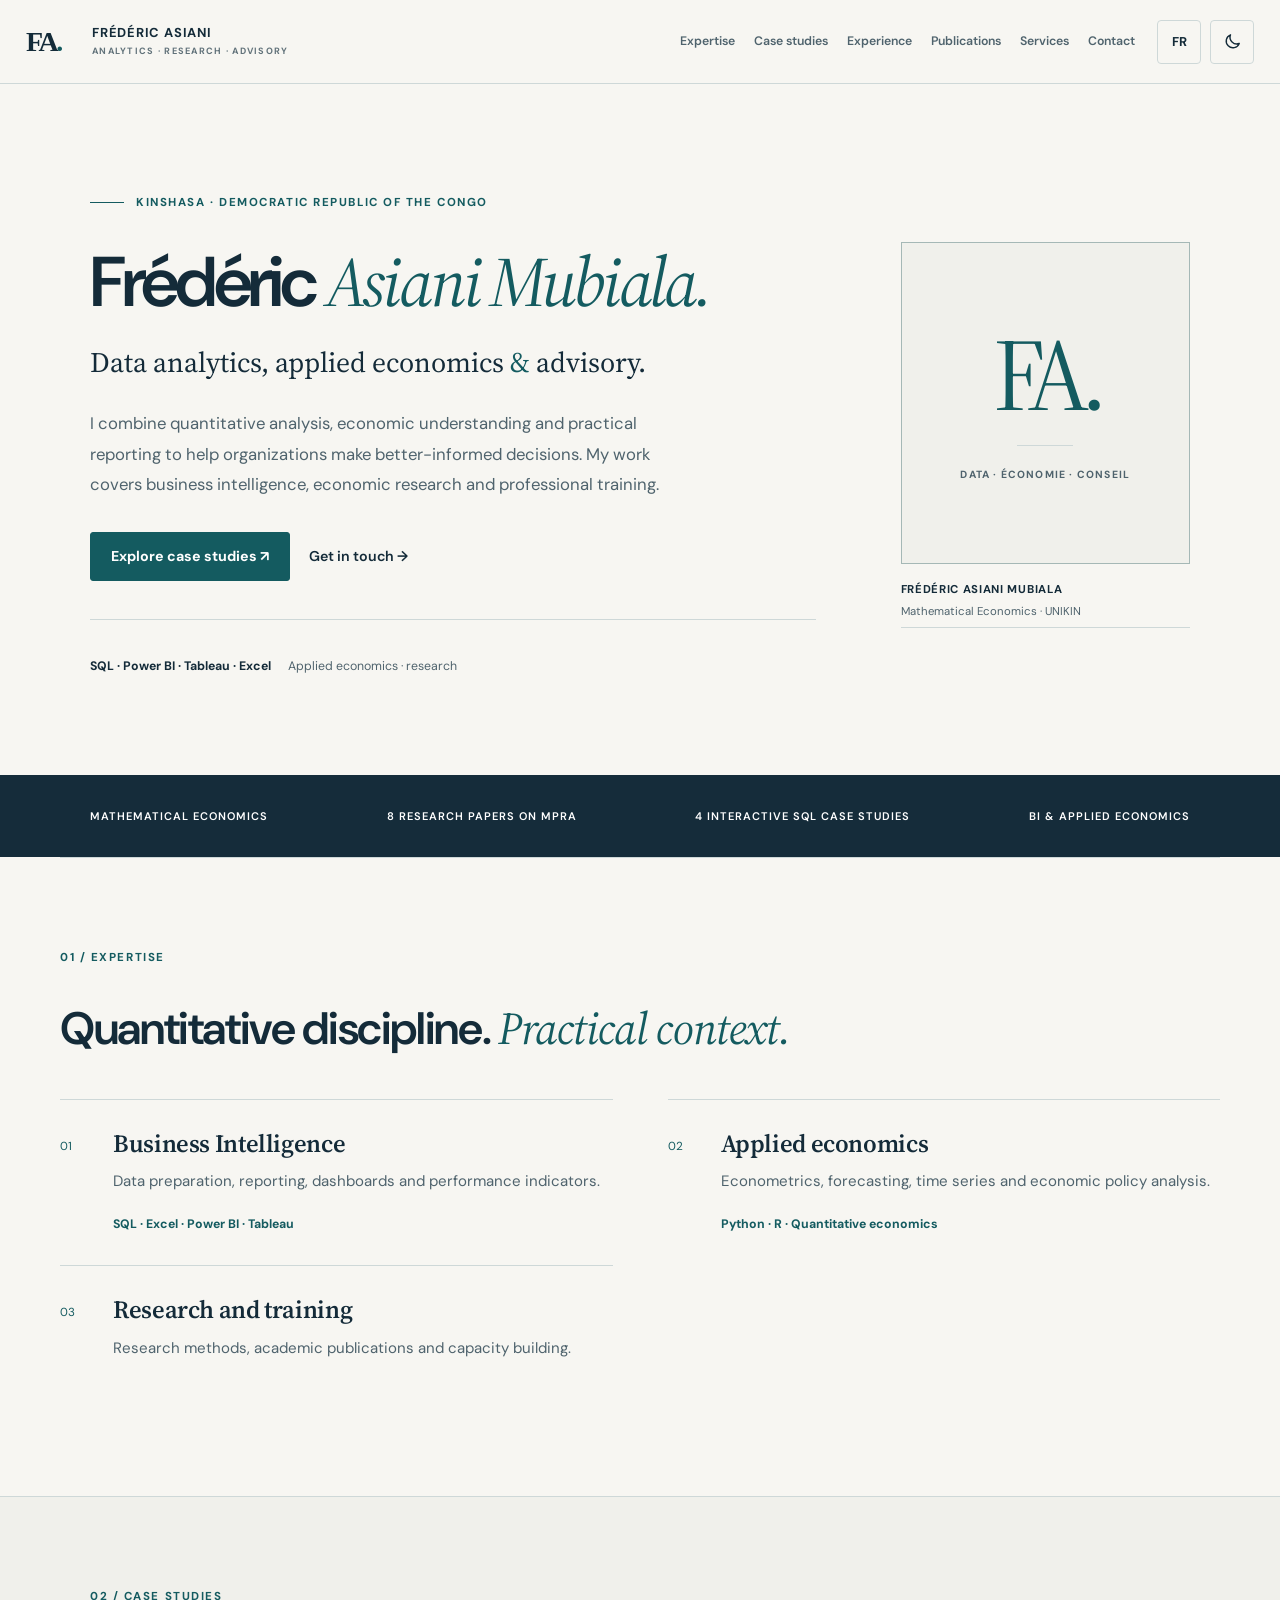
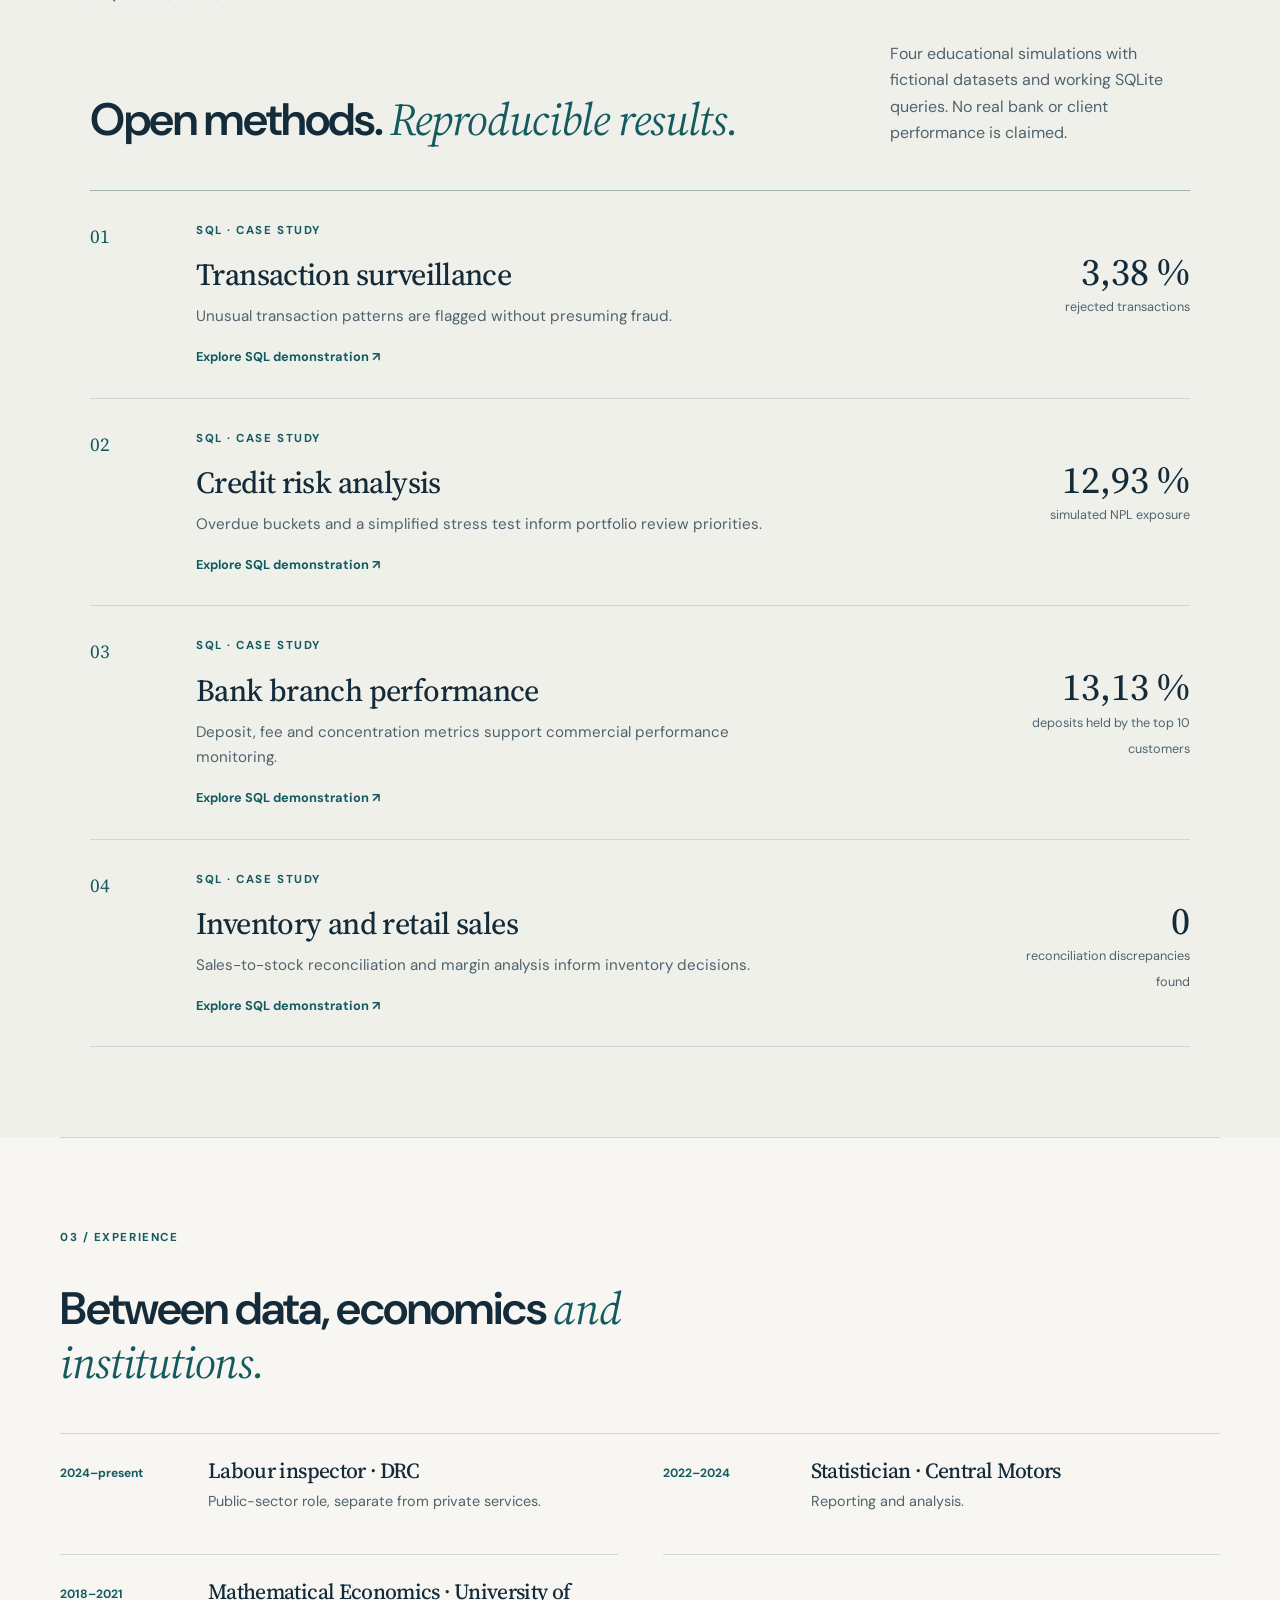
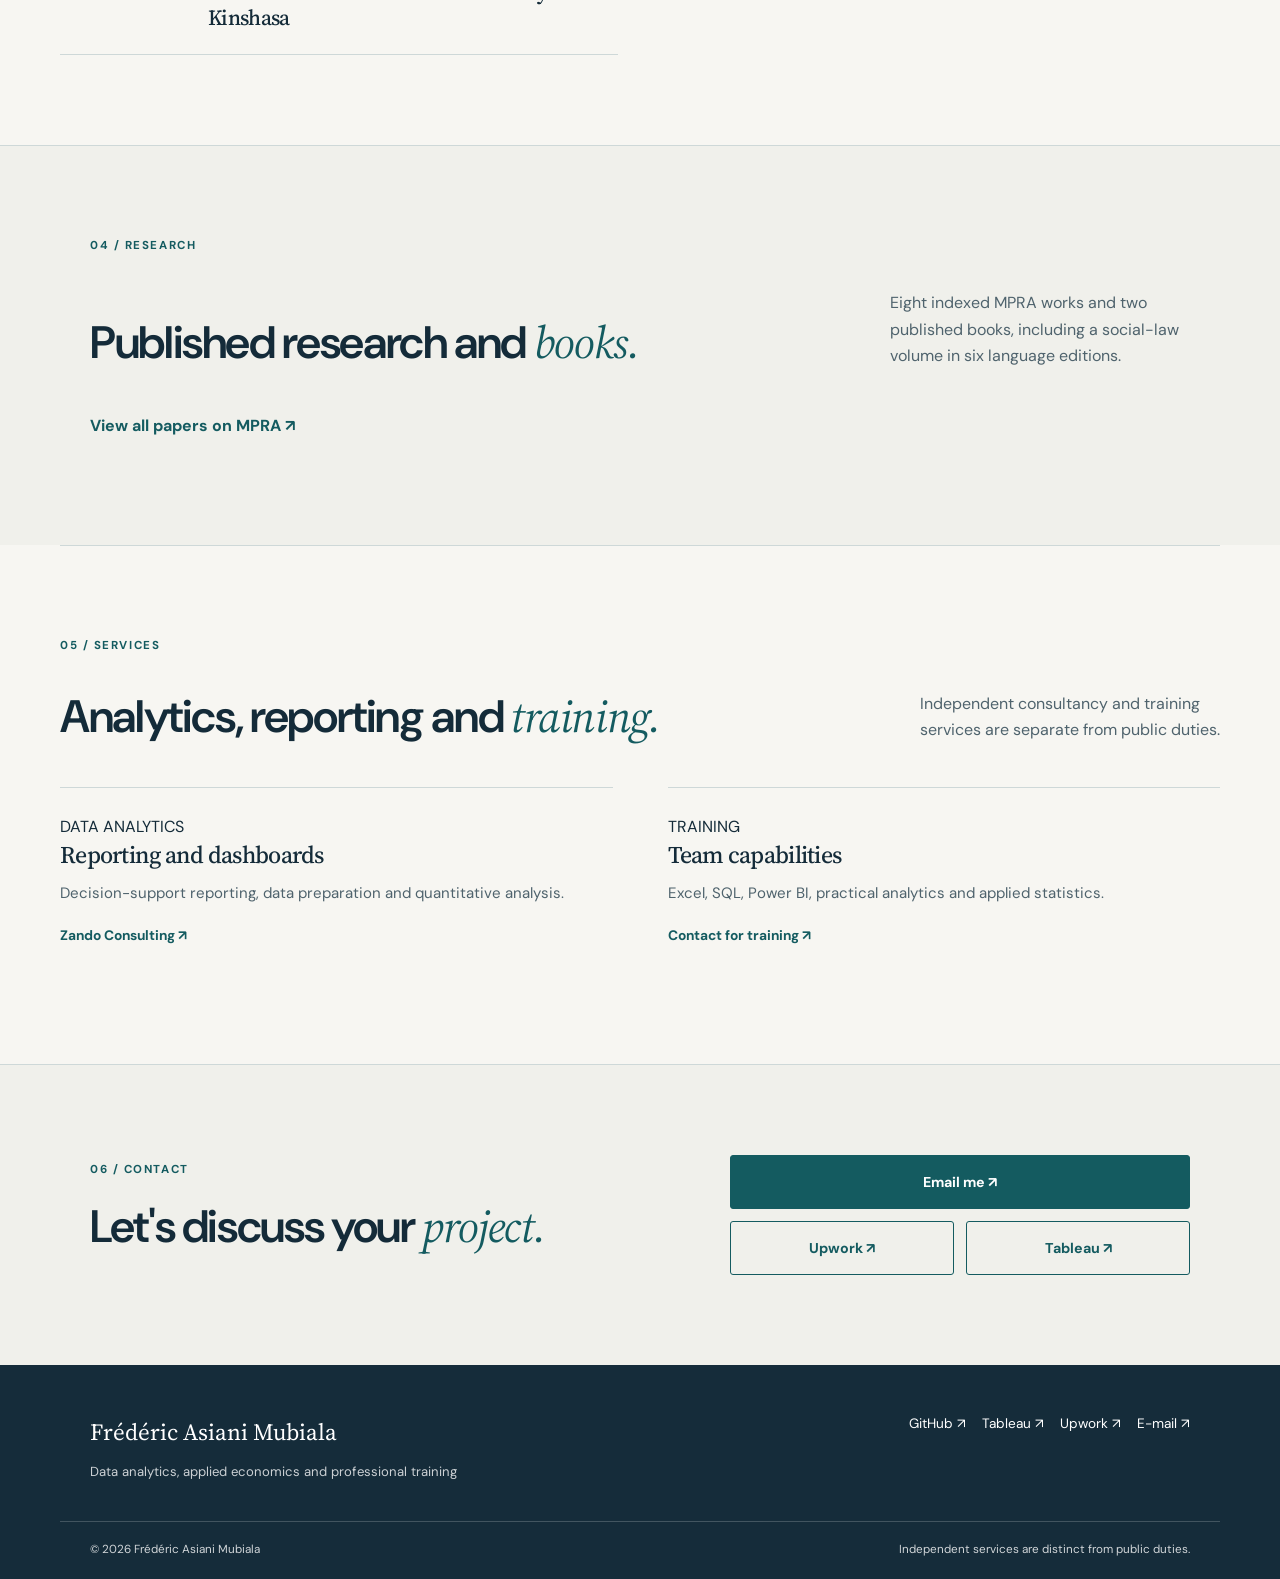
==== commit 8486542e: "deploy: a47528cada3571364b1572a2727a805eaef43ebc" ====
--- a/en/index.html
+++ b/en/index.html
@@ -1,21 +1,3 @@
 <!DOCTYPE html>
 
-<html lang="en"><head><meta charset="utf-8"/><meta content="width=device-width,initial-scale=1" name="viewport"/>
-<title>Frédéric Asiani Mubiala | Data Analytics &amp; Business Intelligence</title>
-<meta content="Frédéric Asiani Mubiala: data analytics, BI reporting, reproducible SQL case studies, applied economics and corporate training based in Kinshasa, DRC." name="description"/>
-<link href="https://frederic-asiani.github.io/en/" rel="canonical"/><link href="https://frederic-asiani.github.io/" hreflang="fr" rel="alternate"/><link href="https://frederic-asiani.github.io/en/" hreflang="en" rel="alternate"/><meta content="#081522" name="theme-color"/>
-<link href="../styles.css" rel="stylesheet"/><meta content="en_US" property="og:locale"/><meta content="summary_large_image" name="twitter:card"/><meta content="https://avatars.githubusercontent.com/u/135480796?v=4" property="og:image"/><link href="https://frederic-asiani.github.io/" hreflang="x-default" rel="alternate"/></head><body><a class="skip-link" href="#main">Skip to content</a><header class="nav-top"><div class="shell nav-inner"><a class="brand" href="../index.html">Freddy <strong>ASIANI.</strong></a><button aria-controls="site-nav" aria-expanded="false" aria-label="Open menu" class="menu-button" type="button"><span></span><span></span><span></span></button><nav aria-label="Main navigation" class="nav-links" id="site-nav"><a href="#expertise">Expertise</a><a href="#cases">Case studies</a><a href="#services">Services</a><a href="#contact">Contact</a><a class="language-link" href="../index.html" lang="fr">FR ↗</a></nav></div></header>
-<main id="main"><section class="intro"><div class="shell"><div class="hero-layout"><div><div class="eyebrow">DATA ANALYTICS · BUSINESS INTELLIGENCE · APPLIED ECONOMICS · KINSHASA</div><h1>From complex data to <span>clear decisions.</span></h1><p class="lede">I'm <strong>Frédéric (Freddy) Asiani Mubiala</strong>, a data analyst with a background in mathematical economics, statistical analysis, BI reporting and applied research. I build explainable analytics and practical training for organisations.</p><div class="btn-row"><a class="button primary" href="#cases">Explore SQL case studies ↗</a><a class="button subtle" href="https://www.upwork.com/freelancers/~019a6d23b828207a48" rel="noopener noreferrer" target="_blank">Hire me on Upwork ↗</a><a class="button subtle" href="#contact">Get in touch ↗</a></div><p class="hero-proof">SQL · Power BI · Excel · Tableau · Python · R · Statistics</p></div><div aria-label="Preview of simulated banking analysis" class="hero-dashboard">
-<div class="hero-dash-head"><span class="dash-eyebrow">PREVIEW · SQL ANALYTICS</span><span class="dash-dot"><i></i> Demo</span></div>
-<div class="dash-title-row"><div><span class="dash-overline">Validated transactions</span><strong>January – May 2026</strong></div><div class="dash-avatar"><span>FA</span><img alt="Portrait of Frédéric Asiani" decoding="async" height="48" loading="lazy" src="https://avatars.githubusercontent.com/u/135480796?v=4" width="48"/></div></div>
-<div aria-label="Simulated validated transactions from January to May: 223, 204, 222, 189 and 223" class="dash-chart" role="img"><div class="dash-bar"><span style="--h:96%"><b>223</b></span><small>JAN</small></div><div class="dash-bar"><span style="--h:88%"><b>204</b></span><small>FEB</small></div><div class="dash-bar"><span style="--h:96%"><b>222</b></span><small>MAR</small></div><div class="dash-bar"><span style="--h:81%"><b>189</b></span><small>APR</small></div><div class="dash-bar"><span style="--h:96%"><b>223</b></span><small>MAY</small></div></div>
-<div class="dash-separator"></div><div class="dash-bottom"><span><strong>4</strong><small>SQL cases</small></span><span><strong>24</strong><small>tested queries</small></span><a aria-label="Explore the case studies" href="#cases">Explore ↗</a></div>
-<p class="dash-disclaimer">Synthetic data · Outputs calculated with SQLite</p></div></div></div></section>
-<section class="section" id="expertise"><div class="shell"><span class="section-label">Expertise</span><h2>Analytics grounded in business and economic context.</h2><div class="offer-grid"><article class="offer-card"><span class="offer-audience">DATA &amp; REPORTING</span><h3>Business Intelligence</h3><p>Data preparation, financial and operational dashboards, KPI design, reproducible SQL analysis and executive reporting.</p></article><article class="offer-card"><span class="offer-audience">ECONOMICS</span><h3>Applied research</h3><p>Quantitative economics, econometrics, time series, economic forecasting and research focused on the DRC.</p></article><article class="offer-card"><span class="offer-audience">TRAINING</span><h3>Skills development</h3><p>Hands-on training in Excel, SQL and Power BI. Training and private consulting are distinct from official Labour Inspectorate duties.</p></article></div></div></section>
-<section class="section soft" id="cases"><div class="shell"><span class="section-label">Runnable SQL examples</span><h2>Four decisions, four reproducible case studies.</h2><p class="desc">Each case includes a simulated database, SQL queries and a business interpretation. Live SQL labs open in French. No banking customer data or client-delivered outcomes are claimed.</p><div class="evidence-grid">
-<a class="evidence-card evidence-cyan" href="../projets/01-surveillance-transactions/index.html#analyse-metier"><span class="evidence-label">BANK TRANSACTIONS</span><strong>3.38%</strong><h3>Transaction rejection monitoring</h3><p>Identify unusual activity without equating an alert with proven fraud.</p><span class="evidence-link">Open case &amp; SQL lab ↗</span></a>
-<a class="evidence-card evidence-gold" href="../projets/02-risque-credit/index.html#analyse-metier"><span class="evidence-label">CREDIT RISK</span><strong>12.93%</strong><h3>Non-performing exposure</h3><p>Calculate simulated NPL exposure and a simplified stress scenario.</p><span class="evidence-link">Open case &amp; SQL lab ↗</span></a>
-<a class="evidence-card evidence-mint" href="../projets/03-agences-clientele/index.html#analyse-metier"><span class="evidence-label">BANK NETWORK</span><strong>7</strong><h3>Branch performance</h3><p>Review deposit concentration and compare agency-level indicators.</p><span class="evidence-link">Open case &amp; SQL lab ↗</span></a>
-<a class="evidence-card evidence-coral" href="../projets/04-stocks-commerce/index.html#analyse-metier"><span class="evidence-label">RETAIL &amp; INVENTORY</span><strong>650</strong><h3>Sales and stock controls</h3><p>Connect margins, turnover and stock movement integrity.</p><span class="evidence-link">Open case &amp; SQL lab ↗</span></a></div><p class="consulting-caveat">All metrics above are derived from synthetic example data.</p></div></section>
-<section class="section consulting-section" id="services"><div class="shell"><span class="section-label">Professional services</span><h2>Analysis, reporting and capacity building.</h2><div class="offer-grid"><article class="offer-card"><h3>Reporting &amp; dashboards</h3><p>Power BI, Excel, SQL, KPI documentation and executive-ready visualisation.</p><a href="../projets/06-powerbi/index.html">View Power BI example ↗</a></article><article class="offer-card"><h3>Quantitative analysis</h3><p>Banking and business analytics, exploratory data quality checks and documented evidence.</p><a href="../index.html#recherche">Browse scientific publications ↗</a></article><article class="offer-card"><h3>Data analytics training</h3><p>Professional courses in Excel, SQL, Power BI and introductory data science.</p><a href="https://consulting.marketgroup.pro" rel="noopener noreferrer" target="_blank">Zando Consulting ↗</a></article></div></div></section>
-<section class="section contact" id="contact"><div class="shell"><span class="section-label">Contact</span><h2>Discuss your analytics project.</h2><p class="desc">For project enquiries, remote collaboration, data reporting and training programmes.</p><div class="btn-row"><a class="button primary" href="https://www.upwork.com/freelancers/~019a6d23b828207a48" rel="noopener noreferrer" target="_blank">Upwork ↗</a><a class="button subtle" href="mailto:freddyasiani1@gmail.com?subject=Analytics%20project%20inquiry">Email ↗</a><a class="button subtle" href="https://wa.me/243820249705?text=Hello%2C%20I%20would%20like%20to%20discuss%20data%20analytics%20services." rel="noopener noreferrer" target="_blank">WhatsApp ↗</a></div></div></section></main><footer class="footer"><div class="shell">© <span id="year">2026</span> Frédéric Asiani Mubiala · Kinshasa, DRC · <a href="../index.html">Français</a></div></footer><script defer="" src="../main.js"></script></body></html>+<html lang="en"><head><meta charset="utf-8"/><meta content="width=device-width,initial-scale=1" name="viewport"/><title>Frédéric Asiani Mubiala | Data Analytics &amp; Applied Economics</title><meta content="Independent data analyst and applied economist in Kinshasa. SQL case studies, BI dashboards, research and training." name="description"/><meta content="#f7f6f2" id="theme-color-meta" name="theme-color"/><link href="https://frederic-asiani.github.io/en/" rel="canonical"/><link href="../assets/favicon.svg" rel="icon" type="image/svg+xml"/><script>(function(){try{const p=localStorage.getItem('asiani-color-theme');const t=p==='dark'||p==='light'?p:(window.matchMedia('(prefers-color-scheme: dark)').matches?'dark':'light');document.documentElement.setAttribute('data-theme',t);document.documentElement.style.colorScheme=t;const m=document.querySelector('meta[name=theme-color]');if(m)m.content=t==='dark'?'#0d1923':'#f7f6f2';}catch(e){const t=window.matchMedia('(prefers-color-scheme: dark)').matches?'dark':'light';document.documentElement.setAttribute('data-theme',t);document.documentElement.style.colorScheme=t;const m=document.querySelector('meta[name=theme-color]');if(m)m.content=t==='dark'?'#0d1923':'#f7f6f2';}})();</script><link href="../styles.css" rel="stylesheet"/><meta content="website" property="og:type"/><meta content="Frédéric Asiani Mubiala | Data Analytics &amp; Applied Economics" property="og:title"/><meta content="Independent data analyst and applied economist in Kinshasa. SQL case studies, BI dashboards, research and training." property="og:description"/><meta content="https://avatars.githubusercontent.com/u/135480796?v=4" property="og:image"/><meta content="summary" name="twitter:card"/></head><body><a class="skip-link" href="#contenu">Skip to content</a><header class="site-header"><div class="site-header-inner"><a aria-label="Frédéric Asiani, homepage" class="wordmark" href="index.html"><span class="wordmark-symbol">FA<span class="wordmark-square">.</span></span><span class="wordmark-name">FRÉDÉRIC ASIANI<small>ANALYTICS · RESEARCH · ADVISORY</small></span></a><nav aria-label="Main navigation" class="site-nav" id="site-nav"><a href="index.html#expertises">Expertise</a><a href="index.html#etudes">Case studies</a><a href="index.html#parcours">Experience</a><a href="index.html#publications">Publications</a><a href="index.html#conseil">Services</a><a href="index.html#contact">Contact</a></nav><div class="header-actions"><a aria-label="Passer en français" class="language-switch" href="../index.html" lang="fr">FR</a><button aria-label="Switch to dark mode" aria-pressed="false" class="theme-toggle" id="theme-toggle" type="button"><svg aria-hidden="true" class="theme-sun" fill="none" height="20" stroke="currentColor" stroke-linecap="round" stroke-linejoin="round" stroke-width="1.75" viewbox="0 0 24 24" width="20"><circle cx="12" cy="12" r="4"></circle><path d="M12 2v2m0 16v2M4.93 4.93l1.42 1.42m11.3 11.3 1.42 1.42M2 12h2m16 0h2M4.93 19.07l1.42-1.42m11.3-11.3 1.42-1.42"></path></svg><svg aria-hidden="true" class="theme-moon" fill="none" height="20" stroke="currentColor" stroke-linecap="round" stroke-linejoin="round" stroke-width="1.75" viewbox="0 0 24 24" width="20"><path d="M20.5 14.5A8.5 8.5 0 019.5 3.5a8.5 8.5 0 1011 11z"></path></svg></button><button aria-controls="site-nav" aria-expanded="false" aria-label="Open menu" class="menu-button" id="menu-button" type="button"><span></span><span></span><span></span></button></div></div></header><main id="contenu"><section class="hero container" id="accueil"><div class="hero-copy"><p class="kicker"><span class="kicker-line"></span>KINSHASA · DEMOCRATIC REPUBLIC OF THE CONGO</p><h1>Frédéric <em>Asiani Mubiala.</em></h1><p class="hero-specialty">Data analytics, applied economics <span class="amp">&amp;</span> advisory.</p><p class="hero-intro">I combine quantitative analysis, economic understanding and practical reporting to help organizations make better-informed decisions. My work covers business intelligence, economic research and professional training.</p><div class="hero-actions"><a class="action-primary" href="#etudes">Explore case studies ↗</a><a class="action-text" href="#contact">Get in touch →</a></div><div class="hero-assurance"><span>SQL · Power BI · Tableau · Excel</span><span>Applied economics · research</span></div></div><aside class="hero-portrait"><div class="portrait-inner"><img alt="Public GitHub profile portrait of Frédéric Asiani Mubiala" height="480" decoding="async" src="https://avatars.githubusercontent.com/u/135480796?v=4" width="480"/><div aria-hidden="true" class="portrait-fallback"><span class="portrait-initials">FA<span class="portrait-point">.</span></span><span class="portrait-fallback-rule"></span><span class="portrait-fallback-caption">DATA · ÉCONOMIE · CONSEIL</span></div></div><div class="portrait-caption"><span>FRÉDÉRIC ASIANI MUBIALA</span><span>Mathematical Economics · UNIKIN</span></div><p class="portrait-note">Image from the public GitHub profile</p></aside></section><div class="credential-strip"><div class="container credential-inner"><span>MATHEMATICAL ECONOMICS</span><span>8 RESEARCH PAPERS ON MPRA</span><span>4 INTERACTIVE SQL CASE STUDIES</span><span>BI &amp; APPLIED ECONOMICS</span></div></div><section class="section container" id="expertises"><div class="section-heading"><span class="section-number">01 / EXPERTISE</span><h2>Quantitative discipline. <em>Practical context.</em></h2></div><div class="expertise-layout"><article class="expertise-item"><span class="expertise-n">01</span><div><h3>Business Intelligence</h3><p>Data preparation, reporting, dashboards and performance indicators.</p><span class="skill-line">SQL · Excel · Power BI · Tableau</span></div></article><article class="expertise-item"><span class="expertise-n">02</span><div><h3>Applied economics</h3><p>Econometrics, forecasting, time series and economic policy analysis.</p><span class="skill-line">Python · R · Quantitative economics</span></div></article><article class="expertise-item"><span class="expertise-n">03</span><div><h3>Research and training</h3><p>Research methods, academic publications and capacity building.</p></div></article></div></section><section class="section band" id="etudes"><div class="container"><div class="section-heading"><span class="section-number">02 / CASE STUDIES</span><h2>Open methods. <em>Reproducible results.</em></h2><p>Four educational simulations with fictional datasets and working SQLite queries. No real bank or client performance is claimed.</p></div><div class="case-list"><article class="case-row"><div class="case-index">01</div><div class="case-content"><p class="eyebrow">SQL · CASE STUDY</p><h3>Transaction surveillance</h3><p>Unusual transaction patterns are flagged without presuming fraud.</p><div class="case-foot"><a href="../projets/01-surveillance-transactions/index.html">Explore SQL demonstration ↗</a></div></div><div class="case-stat"><strong>3,38 %</strong><span>rejected transactions</span></div></article><article class="case-row"><div class="case-index">02</div><div class="case-content"><p class="eyebrow">SQL · CASE STUDY</p><h3>Credit risk analysis</h3><p>Overdue buckets and a simplified stress test inform portfolio review priorities.</p><div class="case-foot"><a href="../projets/02-risque-credit/index.html">Explore SQL demonstration ↗</a></div></div><div class="case-stat"><strong>12,93 %</strong><span>simulated NPL exposure</span></div></article><article class="case-row"><div class="case-index">03</div><div class="case-content"><p class="eyebrow">SQL · CASE STUDY</p><h3>Bank branch performance</h3><p>Deposit, fee and concentration metrics support commercial performance monitoring.</p><div class="case-foot"><a href="../projets/03-agences-clientele/index.html">Explore SQL demonstration ↗</a></div></div><div class="case-stat"><strong>13,13 %</strong><span>deposits held by the top 10 customers</span></div></article><article class="case-row"><div class="case-index">04</div><div class="case-content"><p class="eyebrow">SQL · CASE STUDY</p><h3>Inventory and retail sales</h3><p>Sales-to-stock reconciliation and margin analysis inform inventory decisions.</p><div class="case-foot"><a href="../projets/04-stocks-commerce/index.html">Explore SQL demonstration ↗</a></div></div><div class="case-stat"><strong>0</strong><span>reconciliation discrepancies found</span></div></article></div></div></section><section class="section container" id="parcours"><div class="section-heading"><span class="section-number">03 / EXPERIENCE</span><h2>Between data, economics <em>and institutions.</em></h2></div><div class="timeline"><article class="timeline-entry"><span class="timeline-date">2024–present</span><div><h3>Labour inspector · DRC</h3><p>Public-sector role, separate from private services.</p></div></article><article class="timeline-entry"><span class="timeline-date">2022–2024</span><div><h3>Statistician · Central Motors</h3><p>Reporting and analysis.</p></div></article><article class="timeline-entry"><span class="timeline-date">2018–2021</span><div><h3>Mathematical Economics · University of Kinshasa</h3></div></article></div></section><section class="section band" id="publications"><div class="container"><div class="section-heading"><span class="section-number">04 / RESEARCH</span><h2>Published research and <em>books.</em></h2><p>Eight indexed MPRA works and two published books, including a social-law volume in six language editions.</p></div><p><a class="editorial-link" href="https://mpra.ub.uni-muenchen.de/view/people/ASIANI%3D3AFreddy%3D3A%3D3A.eprintid.html" rel="noopener noreferrer" target="_blank">View all papers on MPRA <span aria-hidden="true">↗</span></a></p></div></section><section class="section container" id="conseil"><div class="section-heading"><span class="section-number">05 / SERVICES</span><h2>Analytics, reporting and <em>training.</em></h2><p>Independent consultancy and training services are separate from public duties.</p></div><div class="services-layout"><article class="service"><span>DATA ANALYTICS</span><h3>Reporting and dashboards</h3><p>Decision-support reporting, data preparation and quantitative analysis.</p><a href="https://consulting.marketgroup.pro" rel="noopener noreferrer" target="_blank">Zando Consulting ↗</a></article><article class="service"><span>TRAINING</span><h3>Team capabilities</h3><p>Excel, SQL, Power BI, practical analytics and applied statistics.</p><a href="https://wa.me/243820249705?text=Bonjour%2C%20je%20souhaite%20recevoir%20des%20informations%20sur%20vos%20formations%20en%20analyse%20de%20donn%C3%A9es." rel="noopener noreferrer" target="_blank">Contact for training ↗</a></article></div></section><section class="section band" id="contact"><div class="container contact-section"><div class="contact-copy"><span class="section-number">06 / CONTACT</span><h2>Let's discuss your <em>project.</em></h2></div><div class="contact-actions"><a class="action-primary" href="mailto:contact@marketgroup.pro">Email me ↗</a><a class="action-outline" href="https://www.upwork.com/freelancers/~019a6d23b828207a48" rel="noopener noreferrer" target="_blank">Upwork ↗</a><a class="action-outline" href="https://public.tableau.com/app/profile/frederic.asiani" rel="noopener noreferrer" target="_blank">Tableau ↗</a></div></div></section></main><footer class="site-footer"><div class="container footer-layout"><div><span class="footer-name">Frédéric Asiani Mubiala</span><p>Data analytics, applied economics and professional training</p></div><div class="footer-links"><a href="https://github.com/Frederic-Asiani" rel="noopener noreferrer" target="_blank">GitHub ↗</a><a href="https://public.tableau.com/app/profile/frederic.asiani" rel="noopener noreferrer" target="_blank">Tableau ↗</a><a href="https://www.upwork.com/freelancers/~019a6d23b828207a48" rel="noopener noreferrer" target="_blank">Upwork ↗</a><a href="mailto:contact@marketgroup.pro">E-mail ↗</a></div></div><div class="container footer-bottom"><span>© <span id="year">2026</span> Frédéric Asiani Mubiala</span><span>Independent services are distinct from public duties.</span></div></footer><script defer="" src="../main.js"></script></body></html>
--- a/styles.css
+++ b/styles.css
@@ -1,356 +1,74 @@
-@import url('https://fonts.googleapis.com/css2?family=DM+Sans:wght@400;500;600;700&family=Manrope:wght@400;500;600;700;800&display=swap');
-:root{--bg:#081522;--surface:#0d2132;--surface2:#132c3d;--line:#294354;--text:#f0f6f8;--muted:#aec0ca;--mint:#79ead0;--mint2:#33c1a7;--amber:#f3bf76;--white:#fff}*{box-sizing:border-box}html{scroll-behavior:smooth}body{margin:0;background:var(--bg);color:var(--text);font:16px/1.65 'DM Sans',system-ui,sans-serif}h1,h2,h3,h4,.brand{font-family:Manrope,system-ui,sans-serif}h1,h2,h3,p{margin-top:0}a{color:inherit}a:focus-visible,button:focus-visible,input:focus-visible{outline:3px solid var(--mint);outline-offset:3px}a:hover{color:var(--mint)}.shell{max-width:1160px;margin:0 auto;padding:0 28px}.nav-top{border-bottom:1px solid var(--line);background:#081522eb;backdrop-filter:blur(16px);position:sticky;top:0;z-index:10}.nav-inner{min-height:76px;display:flex;align-items:center;justify-content:space-between;gap:14px}.brand{font-size:1.13rem;font-weight:800;white-space:nowrap;text-decoration:none;letter-spacing:-.045em}.brand strong{color:var(--mint)}.nav-links{display:flex;gap:17px;flex-wrap:wrap}.nav-links a{text-decoration:none;color:var(--muted);font-size:.86rem;font-weight:600}.nav-links a:hover{color:var(--mint)}.intro{padding:92px 0 96px;position:relative;overflow:hidden;background:radial-gradient(ellipse at 85% 5%,#1d525c 0%,transparent 49%),radial-gradient(ellipse at 0% 100%,#142d43 0%,transparent 55%)}.eyebrow,.section-label{font-size:.76rem;font-weight:800;letter-spacing:.15em;text-transform:uppercase;color:var(--mint)}.hero-layout{display:grid;grid-template-columns:1fr 330px;align-items:center;gap:56px}.intro h1{font-size:clamp(2.6rem,5.2vw,5rem);line-height:1.13;letter-spacing:-.065em;margin:22px 0;max-width:800px}.intro h1 span{color:var(--mint)}.lede{font-size:1.1rem;color:var(--muted);max-width:700px}.hero-img{padding:13px;border:1px solid #3d6771;border-radius:24px;background:linear-gradient(145deg,#284756,#142333);box-shadow:0 22px 75px #0005;position:relative}.hero-img img{width:100%;aspect-ratio:1;object-fit:cover;border-radius:14px;display:block}.img-caption{font-size:.84rem;text-align:center;color:var(--muted);padding:10px 0 1px}.tags{display:flex;gap:8px;flex-wrap:wrap;margin:22px 0}.tag{color:#d0e9e7;border:1px solid #36636a;border-radius:99px;background:#1a3b46;padding:6px 11px;font-size:.77rem;font-weight:700}.btn-row{display:flex;flex-wrap:wrap;gap:12px;margin:29px 0 0}.button{display:inline-flex;gap:9px;align-items:center;justify-content:center;text-decoration:none;border-radius:10px;padding:12px 17px;font-size:.93rem;font-weight:800;border:1px solid #456577;transition:transform .2s ease,background .2s ease}.button:hover{transform:translateY(-2px);color:var(--text)}.button.primary{background:var(--mint);color:#06211f;border-color:var(--mint)}.button.primary:hover{color:#06211f;background:#a0fbe8}.button.subtle{background:#173142}.section{padding:80px 0;border-top:1px solid #1e3545}.section.soft{background:#0b1b2b}.section h2{font-size:clamp(1.8rem,3.3vw,2.75rem);letter-spacing:-.052em;line-height:1.17;margin:8px 0 15px}.desc{max-width:770px;color:var(--muted)}.statline{display:grid;grid-template-columns:repeat(4,1fr);gap:12px;margin-top:44px}.stat{padding:20px;border:1px solid var(--line);border-radius:14px;background:#0e2636}.stat strong{font-family:Manrope;font-size:2rem;line-height:1.2;color:var(--white)}.stat span{display:block;color:var(--muted);font-size:.84rem;margin-top:9px}.grid3{display:grid;grid-template-columns:repeat(3,1fr);gap:17px;margin-top:28px}.card{background:var(--surface);border:1px solid var(--line);border-radius:17px;padding:25px;display:flex;flex-direction:column;gap:14px}.card h3{font-size:1.2rem;line-height:1.35;letter-spacing:-.022em;margin:0}.card p{color:var(--muted);margin:0}.card .foot{margin-top:auto;padding-top:12px}.card .foot a,.text-link{color:var(--mint);font-weight:800;text-decoration:none}.card .foot a:hover,.text-link:hover{text-decoration:underline}.num{display:inline-grid;place-items:center;background:#1c4650;color:var(--mint);border-radius:10px;width:43px;height:43px;font-weight:800}.project-kpis{display:flex;gap:12px;align-items:end}.project-kpis b{font-family:Manrope;font-size:2rem;line-height:1}.project-kpis span{color:var(--muted);font-size:.8rem}.metadata{color:var(--amber);font-weight:700;font-size:.81rem}.small{color:var(--muted);font-size:.86rem}.notice{background:#122f39;border:1px solid #356975;padding:17px 19px;border-radius:12px;color:#d8f0eb;font-size:.9rem}.pub-list{margin:28px 0 0;display:grid;gap:10px}.pub{background:var(--surface);border:1px solid var(--line);border-radius:12px;display:flex;align-items:start;gap:16px;padding:17px 18px}.pub-year{color:var(--mint);min-width:40px;font-weight:800;font-size:.87rem}.pub h3{font-size:1rem;line-height:1.45;margin:0 0 7px}.pub .ref{color:var(--muted);font-size:.82rem}.pub a{color:var(--mint);font-weight:750;font-size:.86rem;text-decoration:none}.pub a:hover{text-decoration:underline}.pub-body{flex:1}.books-wrap{display:grid;grid-template-columns:1fr 1.2fr;gap:22px;margin-top:27px}.book-big{padding:24px;border:1px solid #4b6c70;border-radius:17px;background:linear-gradient(150deg,#21434c,#132538 65%);display:flex;flex-direction:column;justify-content:space-between;gap:25px}.book-big h3{font-size:1.4rem}.book-big p{color:var(--muted)}.editions{display:grid;grid-template-columns:1fr 1fr;gap:11px}.edition{padding:14px;border-radius:12px;border:1px solid var(--line);background:var(--surface);display:block;text-decoration:none}.edition span{display:block;color:var(--mint);font-size:.82rem;font-weight:800}.edition b{font-size:.85rem;line-height:1.5;display:block;margin:5px 0}.edition small{color:var(--muted)}.timeline{margin:28px 0 0;display:grid;grid-template-columns:1fr 1fr;gap:16px}.item{border-left:3px solid var(--mint2);padding:8px 18px}.item h3{margin:0 0 4px;font-size:1.1rem}.item p{margin:0 0 4px;color:var(--muted)}.item .small{color:var(--mint)}.skillset{display:flex;flex-wrap:wrap;gap:9px;margin:24px 0 0}.skillset span{border:1px solid var(--line);background:#132d40;padding:9px 13px;border-radius:9px;color:#d4e6ee;font-size:.88rem}.contact{background:linear-gradient(130deg,#123a40,#081c2d);border-top:1px solid #2c565a}.footer{padding:26px 0;background:#06101a;color:var(--muted);font-size:.88rem}.footer .shell{display:flex;justify-content:space-between;gap:16px;flex-wrap:wrap}.filter-label{display:block;color:var(--muted);font-size:.88rem;margin-top:18px}.search-box{width:min(100%,440px);background:#0b2535;color:var(--text);padding:12px 16px;border:1px solid #456779;border-radius:10px;margin-top:6px;font:inherit}.project-header{padding:67px 0 42px;background:radial-gradient(ellipse at 80% 0%,#1b4650,transparent 52%)}.project-header h1{font-size:clamp(2rem,4vw,3.6rem);letter-spacing:-.055em;line-height:1.13;margin:16px 0}.project-header p{max-width:770px;color:var(--muted)}.insight-list{display:grid;grid-template-columns:repeat(3,1fr);gap:16px;margin:30px 0}.insight{background:var(--surface);border:1px solid var(--line);border-radius:13px;padding:20px}.insight b{font:800 1.7rem Manrope;display:block;color:var(--mint)}.insight span{color:var(--muted);font-size:.86rem}.datatable{overflow:auto;margin-top:20px;border:1px solid var(--line);border-radius:12px}.datatable table{border-collapse:collapse;width:100%;font-size:.88rem;min-width:540px}.datatable th,.datatable td{padding:10px 12px;border-bottom:1px solid var(--line);text-align:left}.datatable th{background:#173446;color:#cce4e7}.datatable tr:last-child td{border:0}.code-chip{display:inline-block;border:1px solid var(--line);background:#132b3d;border-radius:7px;padding:5px 8px;color:#dceff0;font:.85rem monospace}.hide{display:none!important}@media(max-width:930px){.hero-layout{grid-template-columns:1fr 250px;gap:30px}.grid3{grid-template-columns:1fr 1fr}.books-wrap{grid-template-columns:1fr}.statline{grid-template-columns:1fr 1fr}}@media(max-width:675px){.nav-inner{align-items:start;flex-direction:column;padding-top:13px;padding-bottom:15px}.nav-links{gap:12px}.nav-links a{font-size:.75rem}.intro{padding:57px 0}.hero-layout{grid-template-columns:1fr}.hero-img{max-width:260px}.grid3,.timeline,.editions,.insight-list{grid-template-columns:1fr}.section{padding:57px 0}.statline{grid-template-columns:1fr 1fr}.stat{padding:13px}.stat strong{font-size:1.55rem}.shell{padding:0 19px}.pub{gap:12px}.pub-year{min-width:33px}.intro h1{font-size:2.8rem}}@media(prefers-reduced-motion:reduce){html{scroll-behavior:auto}.button:hover{transform:none}}
-.menu-button{display:none;cursor:pointer;border:1px solid var(--line);border-radius:9px;background:#173142;color:var(--text);width:44px;height:42px;align-items:center;justify-content:center;flex-direction:column;gap:5px}.menu-button span{height:2px;width:22px;background:var(--mint);border-radius:2px}@media(max-width:850px){.nav-inner{flex-direction:row;align-items:center;flex-wrap:wrap;padding-top:12px;padding-bottom:12px}.menu-button{display:flex}.nav-links{display:none;width:100%;flex-basis:100%;flex-direction:column;align-items:stretch;padding:10px 0 8px;gap:1px}.nav-links.is-open{display:flex}.nav-links a{font-size:.97rem;padding:11px 12px;border-radius:9px}.nav-links a:hover{background:#173142}}
+/* Frédéric Asiani — editorial design system. Shared between portfolio and studies. */
+@import url('https://fonts.googleapis.com/css2?family=DM+Sans:wght@400;500;600;700&family=Source+Serif+4:ital,wght@0,400;0,500;0,600;1,400;1,500&display=swap');
+:root,html[data-theme="light"]{color-scheme:light;--bg:#f7f6f2;--surface:#fff;--surface2:#f0f0eb;--panel:#fdfcf9;--ink:#142b39;--muted:#4f636d;--quiet:#61727a;--line:#ced8d8;--strong-line:#9eaeae;--accent:#145b60;--accent-hover:#0b464b;--accent-ink:#fff;--accent-soft:#dceced;--bar:#186b70;--header:rgba(247,246,242,.97);--shadow:0 12px 35px rgba(16,38,49,.08);--focus:#0b6d73;--sql-code:#e9f2f0;--sql-ink:#142b39;--strip:#152c3a;--strip-ink:#fff;--image-border:#a5b8b6;--white:#fff;--mint:var(--accent);--text:var(--ink);--amber:#7a5419;--line-subtle:var(--line)}
+html[data-theme="dark"]{color-scheme:dark;--bg:#0d1923;--surface:#142530;--surface2:#1b303b;--panel:#13232e;--ink:#eff4f1;--muted:#bacacb;--quiet:#a6babb;--line:#36505a;--strong-line:#587681;--accent:#8bdfd5;--accent-hover:#b0f4e9;--accent-ink:#0b2228;--accent-soft:#1a4143;--bar:#79c9c0;--header:rgba(13,25,35,.97);--shadow:0 12px 35px rgba(0,0,0,.2);--focus:#b7f0e7;--sql-code:#0e1e2a;--sql-ink:#f1f7f3;--strip:#0a131c;--strip-ink:#e7f4f3;--image-border:#526972;--white:#fff;--mint:var(--accent);--text:var(--ink);--amber:#e2c78a;--line-subtle:var(--line)}
+*{box-sizing:border-box}html{scroll-behavior:smooth;scroll-padding-top:96px}body{background:var(--bg);color:var(--ink);font:16px/1.66 'DM Sans',system-ui,-apple-system,'Segoe UI',sans-serif;margin:0;overflow-wrap:anywhere}img,svg{max-width:100%}img{height:auto}a{color:var(--accent);text-underline-offset:3px}a:hover{color:var(--accent-hover)}:focus-visible{outline:3px solid var(--focus);outline-offset:4px}button,input,textarea,select{font:inherit}button{cursor:pointer}h1,h2,h3,h4{line-height:1.18;margin:0;font-weight:600;letter-spacing:-.03em}p{margin:0 0 1rem}em{font-family:'Source Serif 4',Georgia,serif;font-style:italic;font-weight:400}h1 em,h2 em{color:var(--accent)}h1{font-size:clamp(2.75rem,5.5vw,5.55rem)}h2{font-size:clamp(2rem,3.55vw,3.45rem)}h3{font-size:clamp(1.1rem,2vw,1.5rem)}.container,.shell{max-width:1160px;margin:0 auto;padding:0 30px}.section{padding:90px 0;border-top:1px solid var(--line)}.band{background:var(--surface2)}.skip-link{position:absolute;top:-100px;left:20px;background:var(--accent);color:var(--accent-ink);z-index:400;padding:10px 18px}.skip-link:focus{top:12px}.section-number,.eyebrow,.micro-label,.section-label,.kicker{font-size:.72rem;font-weight:700;letter-spacing:.135em;text-transform:uppercase;color:var(--accent)}.section-heading{display:grid;grid-template-columns:minmax(0,1fr) 300px;align-items:end;gap:35px;margin-bottom:43px}.section-heading .section-number{grid-column:1/-1}.section-heading h2{max-width:760px}.section-heading p{color:var(--muted);margin:0}.section-heading-wide{grid-template-columns:minmax(0,1.3fr) minmax(0,.7fr)}.section-heading-wide .section-number{grid-column:auto}.section-heading-wide>div .section-number{display:block;margin-bottom:20px}
+/* Site header, navigation, theme */
+.site-header,.nav-top{position:sticky;top:0;z-index:100;background:var(--header);border-bottom:1px solid var(--line);backdrop-filter:blur(12px)}.site-header-inner,.nav-inner{max-width:1320px;padding:0 26px;margin:auto;min-height:83px;display:flex;align-items:center;gap:22px}.wordmark{color:var(--ink);display:flex;gap:14px;align-items:center;text-decoration:none;flex-shrink:0}.wordmark:hover{color:var(--ink)}.wordmark-symbol{font:600 1.75rem/1 Georgia,serif;letter-spacing:-.09em;min-width:52px}.wordmark-square{color:var(--accent)}.wordmark-name{font-size:.81rem;letter-spacing:.06em;font-weight:700;line-height:1.3}.wordmark-name small{display:block;font-size:.57rem;letter-spacing:.14em;color:var(--quiet);margin-top:5px}.site-nav{display:flex;gap:19px;justify-content:center;align-items:center;margin-left:auto}.site-nav a,.nav-links a{white-space:nowrap;color:var(--muted);text-decoration:none;font-size:.77rem;font-weight:600}.site-nav a:hover,.nav-links a:hover{color:var(--accent)}.header-actions{display:flex;align-items:center;gap:9px}.language-switch,.theme-toggle,.menu-button{min-width:44px;height:44px;display:flex;align-items:center;justify-content:center;background:transparent;color:var(--ink);border:1px solid var(--line);border-radius:4px;text-decoration:none;font-size:.8rem;font-weight:700}.language-switch:hover,.theme-toggle:hover,.menu-button:hover{background:var(--surface2);color:var(--ink)}.theme-toggle{position:relative}.theme-toggle svg{width:19px;height:19px}.theme-sun{display:none}html[data-theme="dark"] .theme-sun{display:block}html[data-theme="dark"] .theme-moon{display:none}.menu-button{display:none;flex-direction:column;gap:4px}.menu-button span{width:18px;height:2px;border-radius:2px;background:currentColor}.brand{color:var(--ink);text-decoration:none;font-weight:700;letter-spacing:-.02em;font-size:1.15rem}.brand strong{color:var(--accent)}.nav-inner{max-width:1160px;min-height:70px}.nav-links{margin-left:auto;display:flex;align-items:center;gap:25px}.nav-top .theme-toggle{margin-left:4px}.nav-top .menu-button{display:none}
+/* Intro and portrait */
+.hero{padding-top:109px;padding-bottom:98px;display:grid;grid-template-columns:minmax(0,1.43fr) minmax(285px,.57fr);gap:clamp(40px,6.6vw,110px);align-items:center}.kicker{display:flex;align-items:center;gap:12px;margin-bottom:28px}.kicker-line{width:34px;height:1px;background:var(--accent);display:inline-block;flex:none}.hero h1{max-width:740px;margin-bottom:18px;letter-spacing:-.055em}.hero-specialty{font-family:'Source Serif 4',Georgia,serif;font-size:clamp(1.25rem,2.2vw,1.8rem);line-height:1.45;color:var(--ink);margin-bottom:25px}.hero-specialty .amp{color:var(--accent)}.hero-intro{font-size:1.045rem;color:var(--muted);max-width:610px;line-height:1.83}.hero-actions,.contact-actions{display:flex;gap:19px;align-items:center;flex-wrap:wrap;margin-top:32px}.action-primary,.action-outline,.action-text{display:inline-flex;align-items:center;justify-content:center;gap:19px;min-height:48px;padding:12px 20px;text-decoration:none;font-weight:700;font-size:.89rem;border:1px solid var(--accent);border-radius:3px}.action-primary{background:var(--accent);color:var(--accent-ink)}.action-primary:hover{background:var(--accent-hover);color:var(--accent-ink)}.action-outline{color:var(--accent)}.action-outline:hover{background:var(--accent-soft);color:var(--ink)}.action-text{padding-left:0;border:0;color:var(--ink);font-weight:600}.action-text:hover{color:var(--accent)}.hero-assurance{display:flex;flex-wrap:wrap;gap:6px 17px;padding-top:36px;margin-top:38px;border-top:1px solid var(--line);color:var(--muted);font-size:.77rem}.hero-assurance span:first-child{font-weight:700;color:var(--ink)}.hero-portrait{align-self:center;margin:0}.portrait-inner{position:relative;aspect-ratio:4/4.45;background:var(--surface2);border:1px solid var(--image-border);overflow:hidden}.portrait-inner img{display:block;width:100%;height:100%;object-fit:cover;position:relative;z-index:1;filter:saturate(.85)}.portrait-fallback{font:5rem Georgia,serif;position:absolute;inset:0;display:grid;place-items:center;color:var(--accent)}.portrait-inner img.is-unavailable{display:none}.portrait-caption{display:flex;flex-direction:column;padding:17px 0 5px;border-bottom:1px solid var(--line);font-size:.71rem;font-weight:700;letter-spacing:.06em;gap:3px}.portrait-caption span+span{font-weight:400;color:var(--muted);letter-spacing:0}.portrait-note{font-size:.69rem;color:var(--quiet);margin-top:10px}.credential-strip{background:var(--strip);color:var(--strip-ink)}.credential-inner{display:flex;justify-content:space-between;align-items:center;gap:16px;flex-wrap:wrap;min-height:82px;padding-top:20px;padding-bottom:20px;font-size:.69rem;font-weight:600;letter-spacing:.09em}
+/* Skill list */
+.expertise-layout{display:grid;grid-template-columns:1fr 1fr;gap:0 55px}.expertise-item{display:grid;grid-template-columns:38px 1fr;gap:15px;padding:29px 0;border-top:1px solid var(--line)}.expertise-item h3{font-family:'Source Serif 4',Georgia,serif;font-size:1.55rem;letter-spacing:-.015em;margin-bottom:11px}.expertise-item p{color:var(--muted);font-size:.94rem}.expertise-n{font-size:.73rem;color:var(--accent);padding-top:8px}.skill-line{font-size:.77rem;font-weight:700;color:var(--accent)}
+/* Editorial case studies */
+.case-list{border-top:1px solid var(--strong-line)}.case-row{display:grid;grid-template-columns:76px minmax(0,1fr) 175px;gap:30px;align-items:start;padding:30px 0;border-bottom:1px solid var(--line)}.case-index{font-size:1.2rem;font-family:'Source Serif 4',Georgia,serif;color:var(--accent)}.case-index span{font-size:.75rem;color:var(--muted)}.case-content h3{font-family:'Source Serif 4',Georgia,serif;font-weight:500;letter-spacing:-.02em;font-size:clamp(1.5rem,2.4vw,2.3rem);margin:6px 0 12px}.case-content>p:not(.eyebrow){color:var(--muted);max-width:580px;font-size:.95rem}.case-foot{display:flex;gap:18px;flex-wrap:wrap;justify-content:space-between;align-items:center;margin-top:17px;font-size:.8rem}.case-foot span:first-child{color:var(--quiet)}.case-foot a,.inline-link,.editorial-link{color:var(--accent);text-decoration:none;font-weight:700}.case-foot a:hover,.inline-link:hover,.editorial-link:hover{text-decoration:underline}.case-stat{text-align:right;padding-top:30px}.case-stat strong{font-family:'Source Serif 4',Georgia,serif;font-weight:500;font-size:clamp(1.8rem,3vw,2.65rem);display:block;line-height:1.1}.case-stat span{color:var(--muted);font-size:.79rem}.case-tools{display:flex;justify-content:space-between;align-items:center;gap:18px;margin-top:29px;padding:21px 0;border-top:1px solid var(--line);font-size:.9rem}.disclosure,.ethics-note{background:var(--accent-soft);border-left:3px solid var(--accent);padding:15px 18px;color:var(--ink);font-size:.85rem;margin:28px 0 0}
+/* Work portfolio: no invented imagery */
+.work-list{border-top:1px solid var(--line);display:grid;grid-template-columns:1fr 1fr;gap:0 45px}.work-feature{padding:30px 0;border-bottom:1px solid var(--line);display:flex;flex-direction:column;gap:10px}.work-label{color:var(--accent);font-size:.74rem;font-weight:700;letter-spacing:.1em}.work-feature h3{font-family:'Source Serif 4',Georgia,serif;font-size:1.6rem;font-weight:500}.work-feature p{color:var(--muted);font-size:.94rem;flex:1}.work-links,.work-bottom{display:flex;gap:16px;flex-wrap:wrap;align-items:center}.work-links a,.work-bottom a{color:var(--accent);font-size:.87rem;font-weight:700;text-decoration:none}.work-links a:hover,.work-bottom a:hover{text-decoration:underline}.work-bottom{border-top:1px solid var(--line);padding-top:22px;margin-top:20px}
+/* Institutional timeline */
+.timeline{border-top:1px solid var(--line);display:grid;grid-template-columns:1fr 1fr;gap:0 45px}.timeline-entry{display:grid;grid-template-columns:130px 1fr;gap:18px;padding:24px 0;border-bottom:1px solid var(--line)}.timeline-date{font-size:.75rem;color:var(--accent);font-weight:700;padding-top:6px}.timeline-entry h3{font-family:'Source Serif 4',Georgia,serif;font-size:1.35rem;font-weight:500}.timeline-entry p{font-size:.9rem;color:var(--muted);margin-top:7px}
+/* Research without cards */
+.publication-list{border-top:1px solid var(--line)}.publication-item{display:grid;grid-template-columns:42px minmax(0,1fr) auto;gap:24px;padding:18px 0;border-bottom:1px solid var(--line);align-items:start}.pub-no{font-size:.73rem;color:var(--accent);padding-top:6px}.pub-title{font-weight:600;font-size:.96rem}.pub-text{color:var(--muted);font-size:.8rem;margin-top:5px}.publication-item a{font-size:.82rem;font-weight:700;white-space:nowrap;text-decoration:none}.books-editorial{display:grid;grid-template-columns:minmax(0,1fr) minmax(0,1fr);gap:35px;padding-top:45px}.books-intro h3{font-family:'Source Serif 4',Georgia,serif;font-size:1.75rem;margin:15px 0}.books-intro p{color:var(--muted)}.book-detail{border-top:1px solid var(--line);padding-top:20px}.book-detail h3{font-family:'Source Serif 4',Georgia,serif;font-size:1.45rem}.book-detail p{font-size:.91rem;color:var(--muted);margin-top:7px}.editions-details{display:grid;grid-template-columns:1fr 1fr;gap:10px 25px;margin-top:20px}.editions-details a{font-size:.86rem;text-decoration:none;font-weight:700}
+/* Services & contact */
+.services-layout{display:grid;grid-template-columns:1fr 1fr;gap:32px 55px}.service{padding:26px 0;border-top:1px solid var(--line)}.service h3{font-family:'Source Serif 4',Georgia,serif;font-size:1.5rem;font-weight:500;margin-bottom:12px}.service p{color:var(--muted);font-size:.94rem}.service a{font-size:.86rem;font-weight:700;text-decoration:none}.contact-section{display:grid;grid-template-columns:1.25fr 1fr;gap:65px;align-items:start}.contact-copy h2{margin:18px 0}.contact-copy p{color:var(--muted)}.contact-actions{margin:0;display:grid;grid-template-columns:1fr 1fr;gap:12px}.contact-actions a{min-height:54px}.contact-actions .action-primary{grid-column:1/-1}.site-footer{background:var(--strip);color:var(--strip-ink);padding:48px 0 20px}.footer-layout{display:flex;justify-content:space-between;gap:35px;flex-wrap:wrap}.footer-name{font-family:'Source Serif 4',Georgia,serif;font-size:1.45rem}.footer-layout p{font-size:.82rem;margin-top:9px;opacity:.78}.footer-links{display:flex;gap:16px;flex-wrap:wrap}.footer-links a{color:var(--strip-ink);text-decoration:none;font-size:.85rem}.footer-bottom{border-top:1px solid rgba(255,255,255,.24);padding-top:18px;margin-top:22px;display:flex;justify-content:space-between;gap:12px;flex-wrap:wrap;font-size:.73rem;opacity:.8}
+/* Project detail pages: same visual system, preserved DOM and behaviors */
+.project-header{padding:67px 0 49px;background:var(--surface2)}.project-header h1{font-family:'Source Serif 4',Georgia,serif;font-size:clamp(2.1rem,4.4vw,3.8rem);font-weight:500;line-height:1.14;max-width:1000px;margin:15px 0 19px}.project-header p{max-width:840px;color:var(--muted)}.project-header .section-label{display:block}.btn-row{display:flex;flex-wrap:wrap;gap:12px;margin-top:25px}.button{display:inline-flex;gap:10px;align-items:center;justify-content:center;padding:11px 17px;min-height:44px;text-decoration:none;font-size:.87rem;font-weight:700;border:1px solid var(--strong-line);border-radius:4px;background:var(--surface);color:var(--ink)}.button.primary{background:var(--accent);border-color:var(--accent);color:var(--accent-ink)}.button.primary:hover{background:var(--accent-hover);color:var(--accent-ink)}.button.subtle:hover{background:var(--accent-soft);color:var(--ink)}.notice{border-left:3px solid var(--accent);background:var(--accent-soft);color:var(--ink);font-size:.87rem;padding:17px 20px;margin-bottom:30px}.desc{color:var(--muted);max-width:790px}.small{font-size:.84rem;color:var(--muted)}.text-link{font-weight:700}.section .shell>h2{font-size:clamp(1.55rem,2.5vw,2.25rem);font-family:'Source Serif 4',Georgia,serif;font-weight:500;margin:30px 0 13px}.skillset{display:flex;flex-wrap:wrap;gap:7px;margin:18px 0}.skillset span,.code-chip{background:var(--surface2);border:1px solid var(--line);border-radius:3px;padding:4px 9px;font-size:.75rem}.insight-list{display:grid;grid-template-columns:repeat(3,minmax(0,1fr));gap:12px;margin-bottom:35px}.insight{padding:23px 20px;border-top:3px solid var(--accent);background:var(--surface);border-left:1px solid var(--line);border-bottom:1px solid var(--line);border-right:1px solid var(--line)}.insight b{font:500 clamp(1.5rem,2.6vw,2.5rem)/1.2 'Source Serif 4',serif;display:block}.insight span{font-size:.82rem;color:var(--muted)}.datatable{overflow:auto;border:1px solid var(--line);max-width:100%;margin-top:18px}.datatable table,.sql-table table{border-collapse:collapse;min-width:560px;width:100%;font-size:.84rem}.datatable th,.datatable td,.sql-table th,.sql-table td{padding:11px 13px;border-bottom:1px solid var(--line);text-align:left;white-space:nowrap}.datatable th,.sql-table th{background:var(--surface2);font-size:.75rem;color:var(--ink)}.grid3{display:grid;grid-template-columns:repeat(3,minmax(0,1fr));gap:18px}.card{border:1px solid var(--line);background:var(--surface);padding:23px}.card h3{font-size:1.25rem}.card p{color:var(--muted)}.footer{background:var(--strip);padding:25px 0;color:var(--strip-ink);font-size:.81rem}.footer a{color:var(--strip-ink)}.footer .shell{display:flex;justify-content:space-between;gap:15px;flex-wrap:wrap}
+/* Case narratives */
+.case-story{margin:38px 0;padding-top:20px;border-top:1px solid var(--line)}.story-top{margin-bottom:20px}.story-top h2{font-size:clamp(1.65rem,2.8vw,2.4rem);font-family:'Source Serif 4',Georgia,serif;font-weight:500;margin:12px 0}.story-question{font-family:'Source Serif 4',Georgia,serif;font-size:1.2rem}.story-columns{display:grid;grid-template-columns:1fr 1fr;gap:36px;margin:30px 0}.story-body,.story-chapter{color:var(--muted)}.story-chapter h3,.story-subhead{color:var(--ink);font-size:1.13rem;margin-bottom:12px}.story-actions{display:flex;gap:13px;flex-wrap:wrap;margin:19px 0}.story-stat-grid{display:grid;grid-template-columns:repeat(3,minmax(0,1fr));gap:12px;margin:24px 0}.story-stat{padding:20px;border:1px solid var(--line);background:var(--surface)}.story-stat strong,.story-stat b{display:block;font:500 1.9rem 'Source Serif 4',Georgia,serif}.story-stat span{font-size:.77rem;color:var(--muted)}.story-chart{padding:20px;border:1px solid var(--line);background:var(--surface);overflow:hidden}.story-chart h3{margin-bottom:12px}.story-bars,.sql-bars{display:grid;gap:13px}.story-bar-row,.sql-bar-row{display:grid;grid-template-columns:minmax(78px,150px) minmax(0,1fr) 90px;gap:11px;align-items:center;font-size:.78rem}.story-bar-label,.sql-bar-label{overflow:hidden;text-overflow:ellipsis;white-space:nowrap}.story-bar-track,.sql-bar-track{height:10px;background:var(--surface2);border:1px solid var(--line);border-radius:20px;overflow:hidden}.story-bar-fill,.sql-bar-fill{height:100%;background:var(--bar);border-radius:20px}.story-bar-value,.sql-bar-value{text-align:right;font-variant-numeric:tabular-nums}.story-caption,.story-limit{font-size:.78rem;color:var(--muted);margin:12px 0}.story-index{color:var(--accent);font-size:.72rem;font-weight:700}
+/* SQL laboratory controls and results */
+.sql-lab{border:1px solid var(--line);background:var(--surface);margin:34px 0;padding:24px;min-width:0}.sql-lab-top{display:flex;gap:18px;justify-content:space-between;align-items:center;flex-wrap:wrap;margin-bottom:25px}.sql-lab-overline{color:var(--accent);font-weight:700;font-size:.72rem;letter-spacing:.13em}.sql-lab-top h3{font-family:'Source Serif 4',Georgia,serif;font-size:1.8rem;font-weight:500;margin:8px 0}.sql-status{font-size:.78rem;border:1px solid var(--line);border-radius:30px;padding:6px 13px;background:var(--surface2)}.sql-status.is-ready{border-color:var(--accent);color:var(--accent)}.sql-status.is-fallback{border-color:var(--amber);color:var(--amber)}.sql-lab-grid{display:grid;grid-template-columns:minmax(0,.9fr) minmax(0,1.1fr);gap:21px}.sql-editor-panel,.sql-results-panel{min-width:0}.sql-field-label{display:block;font-size:.86rem;font-weight:700;margin-bottom:8px}.sql-select,.sql-editor,.dashboard-select{display:block;width:100%;max-width:100%;background:var(--sql-code);color:var(--sql-ink);border:1px solid var(--line);border-radius:4px;padding:12px;font-size:.88rem}.sql-editor{font:13px/1.6 ui-monospace,SFMono-Regular,Consolas,monospace;min-height:235px;resize:vertical;tab-size:2;white-space:pre;overflow:auto;overflow-wrap:normal;margin-bottom:13px}.sql-select{margin-bottom:14px}.sql-select:disabled,.sql-editor:disabled{opacity:.75}.sql-actions{display:flex;flex-wrap:wrap;gap:9px;margin-top:12px}.sql-actions button{min-height:44px;padding:10px 14px;background:var(--accent);color:var(--accent-ink);border:1px solid var(--accent);border-radius:3px;font-weight:700;font-size:.8rem}.sql-actions button+button{background:transparent;color:var(--accent)}.sql-actions button:disabled{opacity:.6;cursor:not-allowed}.sql-hint,.sql-disclaimer,.sql-feedback,.sql-result-note{color:var(--muted);font-size:.78rem;margin-top:12px}.sql-feedback.is-error{color:var(--amber)}.sql-results-heading{display:flex;align-items:center;justify-content:space-between;gap:10px;flex-wrap:wrap;margin-bottom:10px}.sql-results-heading h3{font-size:1.1rem}.sql-rowcount{font-size:.77rem;color:var(--muted)}.sql-metrics{display:grid;grid-template-columns:repeat(2,minmax(0,1fr));gap:8px;margin-bottom:15px}.sql-metric{padding:12px;border:1px solid var(--line);background:var(--surface2)}.sql-metric span{display:block;font-size:.7rem;color:var(--muted)}.sql-metric strong{font-family:'Source Serif 4',serif;font-size:1.42rem}.sql-bars{margin:18px 0}.sql-chart-title{font-size:.82rem;font-weight:700}.sql-table{overflow:auto;max-height:440px;border:1px solid var(--line)}.sql-table caption{text-align:left;font-size:.72rem;padding:8px;color:var(--muted)}.sql-empty{padding:30px;color:var(--muted)}.sql-bar-row{grid-template-columns:minmax(55px,120px) minmax(0,1fr) 80px}
+/* Excel dashboard + Power BI */
+.excel-dashboard{margin-top:22px;display:grid;gap:21px}.excel-kpi-grid{display:grid;grid-template-columns:repeat(4,minmax(0,1fr));gap:12px}.excel-kpi{background:var(--surface);border:1px solid var(--line);padding:18px}.excel-kpi strong{display:block;font:500 1.8rem 'Source Serif 4',serif}.excel-kpi span{display:block;color:var(--muted);font-size:.78rem}.excel-panel{border:1px solid var(--line);background:var(--surface);padding:22px;min-width:0}.excel-panel-heading{display:flex;justify-content:space-between;align-items:center;gap:10px;flex-wrap:wrap}.excel-panel-heading h2,.excel-panel h2{font:500 1.55rem 'Source Serif 4',serif}.dashboard-bars{display:grid;gap:12px;margin:20px 0}.agency-metrics,.split-metrics{display:grid;grid-template-columns:repeat(2,minmax(0,1fr));gap:12px}.compact-label{font-size:.78rem;color:var(--muted)}.data-method{font-size:.82rem;color:var(--muted)}.embed-shell{position:relative;width:100%;aspect-ratio:16/9;min-height:280px;border:1px solid var(--line);overflow:hidden;background:var(--surface2)}.embed-shell iframe{width:100%;height:100%;border:0;display:block}.embed-bar{display:flex;gap:10px;align-items:center;flex-wrap:wrap;padding:13px 0;color:var(--muted);font-size:.85rem}.pulse-dot{display:inline-block;width:8px;height:8px;background:var(--accent);border-radius:50%}
+/* Adaptive navigation and mobile hierarchy */
+@media(max-width:1120px){.site-nav{gap:11px}.site-nav a{font-size:.71rem}.site-header-inner{gap:13px}.wordmark-name{font-size:.72rem}}
+@media(max-width:950px){.site-header-inner{padding:0 20px}.site-nav{display:none;position:absolute;left:0;right:0;top:100%;padding:17px 24px 22px;border-bottom:1px solid var(--line);background:var(--bg);box-shadow:var(--shadow);flex-direction:column;align-items:stretch;gap:3px}.site-nav.is-open{display:flex}.site-nav a{display:block;min-height:44px;padding:11px 12px;font-size:.91rem}.menu-button{display:flex}.header-actions{margin-left:auto}.hero{gap:36px;grid-template-columns:minmax(0,1.2fr) minmax(225px,.8fr)}.case-row{grid-template-columns:55px minmax(0,1fr) 130px;gap:14px}.nav-top .nav-links{gap:12px}}
+@media(max-width:780px){.container,.shell{padding-left:22px;padding-right:22px}.section{padding:68px 0}.section-heading,.section-heading-wide,.contact-section{grid-template-columns:1fr;gap:15px}.hero{padding-top:66px;padding-bottom:61px;grid-template-columns:1fr}.hero-portrait{max-width:345px}.hero-intro{max-width:660px}.credential-inner{justify-content:flex-start;gap:13px 26px}.expertise-layout,.work-list,.timeline,.books-editorial,.services-layout{grid-template-columns:1fr}.case-row{grid-template-columns:38px minmax(0,1fr);gap:12px}.case-stat{grid-column:2;text-align:left;padding:0}.case-foot{justify-content:flex-start}.contact-actions{grid-template-columns:1fr 1fr}.sql-lab-grid,.story-columns{grid-template-columns:1fr}.excel-kpi-grid{grid-template-columns:repeat(2,minmax(0,1fr))}.nav-top .menu-button{display:flex}.nav-top .nav-inner{flex-wrap:wrap;padding-top:11px;padding-bottom:11px}.nav-top .nav-links{display:none;flex-basis:100%;width:100%;margin-left:0;flex-direction:column;gap:0}.nav-top .nav-links.is-open{display:flex}.nav-top .nav-links a{min-height:44px;padding:10px 12px;font-size:.91rem}.nav-top .theme-toggle{margin-left:auto}.story-stat-grid,.insight-list{grid-template-columns:repeat(2,minmax(0,1fr))}.grid3{grid-template-columns:1fr}}
+@media(max-width:520px){html{scroll-padding-top:76px}.container,.shell{padding-left:18px;padding-right:18px}.site-header-inner{min-height:72px;padding:0 16px}.wordmark-symbol{font-size:1.53rem;min-width:42px}.wordmark-name{font-size:.67rem}.wordmark-name small{font-size:.53rem}.language-switch,.theme-toggle,.menu-button{min-width:42px;height:42px}.header-actions{gap:6px}.hero h1{font-size:clamp(2.65rem,12vw,4.3rem)}.hero-specialty{font-size:1.33rem}.hero-actions{align-items:stretch;flex-direction:column}.hero-actions a{width:100%}.hero-assurance{margin-top:25px;padding-top:25px}.hero-portrait{max-width:315px}.credential-inner{font-size:.66rem}.section-heading h2{font-size:2.2rem}.case-row{grid-template-columns:28px minmax(0,1fr)}.case-index{font-size:1rem}.case-content h3{font-size:1.55rem}.case-stat strong{font-size:1.95rem}.case-tools{flex-direction:column;align-items:flex-start}.timeline-entry{grid-template-columns:1fr;gap:2px}.publication-item{grid-template-columns:25px minmax(0,1fr);gap:12px}.publication-item>a{grid-column:2}.editions-details{grid-template-columns:1fr}.contact-actions{grid-template-columns:1fr}.contact-actions .action-primary{grid-column:auto}.site-footer{padding-top:35px}.hero,.section{scroll-margin-top:70px}.project-header{padding:42px 0}.insight-list,.story-stat-grid,.excel-kpi-grid,.agency-metrics,.split-metrics{grid-template-columns:1fr}.sql-lab{padding:13px}.sql-bar-row,.story-bar-row{grid-template-columns:85px minmax(0,1fr) 55px;gap:6px;font-size:.68rem}.sql-table table{font-size:.78rem}.embed-shell{min-height:200px}.nav-top .brand{font-size:1.05rem}}
+@media(max-width:360px){.wordmark-name small{display:none}.wordmark-name{font-size:.59rem}.site-header-inner{gap:7px}.header-actions{gap:4px}.language-switch,.theme-toggle,.menu-button{min-width:38px;height:40px}.container,.shell{padding:0 15px}.hero h1{font-size:2.53rem}.story-bar-row{grid-template-columns:60px minmax(0,1fr) 45px}.case-row{grid-template-columns:23px minmax(0,1fr)}}
+@media(prefers-reduced-motion:reduce){*,*::before,*::after{scroll-behavior:auto!important;transition:none!important;animation:none!important}}
 
-/* Laboratoire SQL côté navigateur, sans serveur */
-.sql-lab{background:#0b1d2c;border:1px solid #345066;border-radius:18px;overflow:hidden;margin:24px 0 14px;color:#eaf4ff}
-.sql-lab-top{padding:20px 22px;display:flex;flex-wrap:wrap;align-items:center;justify-content:space-between;gap:12px;border-bottom:1px solid #2d5068;background:#102b3b}
-.sql-lab-top h3{margin:4px 0 0;font-size:1.35rem;color:#f2f8ff}
-.sql-lab-overline{font-size:.76rem;letter-spacing:.12em;font-weight:700;color:#75e0ca}
-.sql-status{font-size:.83rem;padding:7px 11px;border-radius:100px;border:1px solid #466073;color:#c9deee}
-.sql-status.is-ready{color:#85f3d4;background:#103e38;border-color:#2b7868}.sql-status.is-fallback{color:#ffdaa7;background:#503a24;border-color:#906341}
-.sql-lab-grid{display:grid;grid-template-columns:minmax(0,.95fr) minmax(0,1.15fr)}
-.sql-editor-panel{padding:22px;border-right:1px solid #2d5068;min-width:0}
-.sql-results-panel{padding:22px;min-width:0}
-.sql-field-label{display:block;font-weight:650;font-size:.9rem;margin:10px 0 7px;color:#d7e7f4}
-.sql-select,.sql-editor{width:100%;max-width:100%;border:1px solid #3f6378;background:#0c2334;color:#f0f8ff;border-radius:9px;font:inherit}
-.sql-select{padding:10px 12px;min-height:44px}.sql-editor{display:block;padding:13px;line-height:1.65;font:13px/1.6 ui-monospace,SFMono-Regular,Consolas,monospace;min-height:235px;resize:vertical;tab-size:2}
-.sql-editor:focus,.sql-select:focus,.sql-actions button:focus-visible{outline:3px solid #6ee2d3;outline-offset:3px}
-.sql-hint{color:#b8cddb;font-size:.82rem;line-height:1.65;margin:9px 0 18px}
-.sql-actions{display:flex;flex-wrap:wrap;gap:9px;margin-bottom:13px}
-.sql-actions button{padding:11px 13px;min-height:43px;border-radius:9px;font:650 .9rem/1.2 system-ui,sans-serif;border:1px solid #49738a;cursor:pointer;color:#e6f3ff;background:#1a3d4e}
-.sql-actions .sql-run{background:#61e0c4;border-color:#61e0c4;color:#072529}
-.sql-actions button:hover:not(:disabled){filter:brightness(1.13)}.sql-actions button:disabled{opacity:.45;cursor:not-allowed}
-.sql-feedback{font-size:.84rem;line-height:1.45;color:#92ddc8;min-height:26px}.sql-feedback.is-error{color:#ffd0a6}
-.sql-results-heading{display:flex;justify-content:space-between;gap:12px;align-items:center}.sql-results-heading h3{margin:0;font-size:1.14rem}.sql-rowcount{white-space:nowrap;font-size:.8rem;color:#bbd3e3}
-.sql-metrics{display:grid;grid-template-columns:repeat(2,minmax(0,1fr));gap:9px;margin-top:14px}.sql-metrics:empty{display:none}.sql-metric{background:#133448;border:1px solid #325469;border-radius:11px;padding:12px 13px;min-width:0}.sql-metric span{font-size:.76rem;display:block;color:#bbd4e2;overflow-wrap:anywhere}.sql-metric strong{display:block;font-size:1.3rem;line-height:1.4;overflow-wrap:anywhere}
-.sql-bars{margin:15px 0}.sql-bars:empty{display:none}.sql-chart-title{font-size:.82rem;font-weight:650;color:#c3dae7;margin:2px 0 11px}.sql-bar-row{display:grid;grid-template-columns:minmax(65px,95px) minmax(0,1fr) minmax(50px,100px);align-items:center;gap:8px;margin:8px 0}.sql-bar-label{font-size:.76rem;overflow:hidden;text-overflow:ellipsis;white-space:nowrap;color:#cfdfeb}.sql-bar-track{height:11px;border-radius:100px;background:#173a4e;overflow:hidden}.sql-bar-fill{height:100%;background:linear-gradient(90deg,#47a9bc,#72e6bd);border-radius:100px}.sql-bar-value{font-size:.75rem;color:#d3e5ef;text-align:right}
-.sql-table{max-width:100%;overflow-x:auto;scrollbar-width:thin;border:1px solid #2d4d62;border-radius:10px;margin-top:14px}.sql-table table{width:100%;border-collapse:collapse;white-space:nowrap;font-size:.79rem;text-align:left}.sql-table caption{position:absolute;width:1px;height:1px;overflow:hidden;clip-path:inset(50%)}.sql-table th{position:sticky;top:0;background:#1a3b4d;color:#e8faf5;text-align:left}.sql-table th,.sql-table td{padding:10px 12px;border-bottom:1px solid #28475b}.sql-table tr:last-child td{border-bottom:0}.sql-table tbody tr:nth-child(even){background:#102b3c}
-.sql-empty{padding:20px;color:#b9cada}.sql-result-note,.sql-disclaimer{font-size:.84rem;line-height:1.6;color:#b5cad8}
-@media(max-width:900px){.sql-lab-grid{grid-template-columns:1fr}.sql-editor-panel{border-right:0;border-bottom:1px solid #2d5068}}
-@media(max-width:420px){.sql-editor-panel,.sql-results-panel{padding:15px}.sql-lab-top{padding:16px}.sql-metrics{grid-template-columns:1fr}.sql-bar-row{grid-template-columns:minmax(50px,75px) minmax(0,1fr) minmax(40px,73px)}}
-
-/* ===================================================================
-   Portfolio 2026 — refinement: editorial typography, responsive, BI
-   =================================================================== */
-:root{--bg:#071421;--surface:#102538;--surface2:#173249;--line:#294559;--text:#f1f8fb;--muted:#b7cad6;--mint:#78e5d0;--mint2:#45c9b2}
-body{background:var(--bg);line-height:1.67}
-body::selection{background:#65e6c4;color:#071421}
-section[id]{scroll-margin-top:90px}
-.shell{max-width:1230px}
-.nav-top{box-shadow:0 4px 32px #00000021}
-.nav-inner{min-height:78px}
-.nav-links{gap:clamp(10px,1.4vw,20px)}
-.nav-links a{font-size:.83rem;white-space:nowrap}
-.nav-links a:hover,.nav-links a:focus-visible{color:var(--mint)}
-.intro{background:radial-gradient(ellipse at 75% 0%,#184453 0%,transparent 56%),radial-gradient(ellipse at 2% 92%,#122b3f 0%,transparent 48%),#081523;padding-top:94px}
-.intro::before{content:"";pointer-events:none;position:absolute;right:-14%;top:-160px;width:620px;height:620px;border:1px solid #75dac426;border-radius:50%;box-shadow:0 0 0 80px #74dfc007,0 0 0 170px #74dfc004}
-.hero-layout{position:relative;grid-template-columns:minmax(0,1.3fr) minmax(0,.7fr);gap:clamp(25px,5vw,70px)}
-.intro h1{font-size:clamp(3rem,5.9vw,5.65rem);line-height:1.07;letter-spacing:-.067em;max-width:900px}
-.lede{font-size:1.1rem;line-height:1.85;max-width:710px}
-.hero-img{max-width:390px;justify-self:end;transform:rotate(1deg);transition:transform .3s ease;box-shadow:0 28px 70px #0007}
-.hero-img:hover{transform:rotate(0deg)}
-.portrait-stamp{position:absolute;left:-24px;bottom:57px;background:#071b29f2;border:1px solid #457b7b;border-radius:11px;padding:11px 14px;color:#d6f7ef;font-size:.77rem;font-weight:800;box-shadow:0 14px 30px #0007}
-.pulse-dot{width:9px;height:9px;border-radius:50%;display:inline-block;background:#84eed5;box-shadow:0 0 0 4px #6bdfc524;margin-right:8px}
-.statline{position:relative;gap:14px}
-.stat{background:linear-gradient(160deg,#122f3f,#0b2031);border:1px solid #355366;padding:22px;border-radius:17px}
-.stat strong{font-size:2.24rem;letter-spacing:-.065em}
-.section{padding:88px 0}
-.section h2{font-size:clamp(2rem,3.7vw,3.15rem);max-width:880px}
-.card{border-radius:19px;transition:transform .2s ease,border-color .2s ease;box-shadow:0 12px 24px #00000011}
-@media(hover:hover){.card:hover{transform:translateY(-4px);border-color:#4c8b88}}
-.button{min-height:46px;border-radius:12px;line-height:1.25}
-.button.primary{box-shadow:0 5px 21px #52dbba18}
-.section-hed{display:flex;align-items:end;justify-content:space-between;gap:25px}
-.section-side{color:var(--muted);font-size:.79rem;text-align:right;text-transform:uppercase;letter-spacing:.1em;border-left:1px solid var(--line);padding-left:25px}
-.section-side strong{color:var(--mint);font-size:1.65rem;letter-spacing:-.03em;text-transform:none}
-.showcase{background:#0a1d2b}
-.showcase-grid{display:grid;grid-template-columns:1fr 1fr;gap:22px;margin-top:31px}
-.feature-project{display:flex;flex-direction:column;border-radius:21px;background:var(--surface);border:1px solid #34576b;overflow:hidden;min-width:0;box-shadow:0 23px 45px #0002}
-.feature-visual{height:253px;background:linear-gradient(140deg,#133b51 10%,#102436 60%,#132d3c);padding:18px 23px;display:flex;flex-direction:column;gap:16px}
-.feature-visual.excel-visual{background:linear-gradient(130deg,#153d3b,#0d2831 75%)}
-.mock-top{display:flex;align-items:center;gap:6px;min-height:19px}
-.mock-top span{background:#93b8c2;width:7px;height:7px;border-radius:100%;opacity:.8}
-.mock-top b{margin-left:auto;font-size:.63rem;letter-spacing:.15em;color:#c6e6e8}
-.mock-kpis{display:grid;grid-template-columns:repeat(3,1fr);gap:11px}
-.mock-kpis div,.mini-metrics div{border:1px solid #719d9d46;background:#0a2332a0;border-radius:10px;padding:11px 13px}
-.mock-kpis small,.mini-metrics small{color:#9dbbc9;display:block;font-size:.62rem;letter-spacing:.08em}
-.mock-kpis strong,.mini-metrics b{font-size:1.25rem;letter-spacing:-.04em;color:#e0f8f4}
-.mock-chart{display:flex;gap:14px;align-items:end;height:94px;border-bottom:1px solid #6ca4ad4a;padding:0 12px}
-.mock-chart span{display:block;flex:1;background:linear-gradient(0deg,#47aeb6,#82eed2);border-radius:6px 6px 0 0;opacity:.9}
-.mini-metrics{display:grid;grid-template-columns:repeat(3,1fr);gap:11px}
-.mini-bars{display:grid;gap:12px;margin-top:8px;padding:0 6px}
-.mini-bars span{height:9px;border-radius:10px;background:linear-gradient(90deg,#6fd4b5,#3c949d)}
-.feature-copy{padding:29px;display:flex;flex-direction:column;gap:12px;flex:1}
-.card-eyebrow{color:var(--mint);font-size:.76rem;font-weight:800;letter-spacing:.14em}
-.feature-copy h3{font:800 clamp(1.3rem,2.2vw,1.7rem)/1.25 Manrope,system-ui;margin:0}
-.feature-copy p{color:var(--muted);margin:0}
-.compact-tags{margin:5px 0 8px;gap:7px}
-.compact-tags span{font-size:.77rem;padding:5px 10px}
-.feature-copy .button{align-self:start;margin-top:auto}
-.training-action{margin-top:12px}
-.training-action .button{width:100%;font-size:.8rem;padding:11px 9px;min-height:43px}
-.training-strip{margin-top:24px;padding:28px;border:1px solid #4c8489;background:linear-gradient(135deg,#16443f,#112e40);border-radius:18px;display:flex;justify-content:space-between;align-items:center;gap:22px}
-.training-strip h3{font-size:1.35rem;margin:10px 0 6px}
-.training-strip p{font-size:.93rem;color:#c2e5e5;margin:0;max-width:690px}
-.training-strip .button{flex-shrink:0}
-.embed-shell{border:1px solid #37546a;background:#0b2031;border-radius:17px;overflow:hidden;margin-top:30px}
-.embed-bar{display:flex;align-items:center;border-bottom:1px solid var(--line);min-height:47px;padding:0 19px;color:var(--muted);font-size:.9rem}
-.embed-shell iframe{display:block;width:100%;min-height:640px;border:0;background:#102538}
-.excel-kpi-grid{display:grid;grid-template-columns:repeat(4,minmax(0,1fr));gap:15px;margin:25px 0}
-.excel-kpi{background:#133044;border:1px solid #3a596b;border-radius:14px;padding:23px;min-width:0}
-.excel-kpi span{display:block;color:var(--muted);font-size:.87rem}.excel-kpi strong{display:block;font:800 2.25rem Manrope;margin-top:7px}
-.excel-dashboard{display:grid;grid-template-columns:1.25fr .85fr;gap:18px}
-.excel-panel{background:#0d2537;border:1px solid #2f5064;border-radius:17px;padding:24px;min-width:0}
-.excel-panel h2{font-size:1.38rem;letter-spacing:-.03em;margin:6px 0 16px}
-.excel-panel-heading{display:flex;justify-content:space-between;align-items:center;gap:15px}
-.compact-label{display:block;color:var(--muted);font-size:.83rem;font-weight:650;line-height:1.8}
-.compact-label select,.dashboard-select{width:100%;border:1px solid #527287;border-radius:8px;background:#122f43;color:#fff;padding:8px 11px;font:inherit;min-height:43px}
-.compact-label select{display:block}
-.dashboard-bars{display:grid;gap:12px;max-height:none}
-.dash-row{display:grid;grid-template-columns:80px minmax(0,1fr) 82px;align-items:center;gap:12px}
-.dash-label{font-size:.78rem;color:#d9ebf4}
-.dash-track{height:13px;border-radius:20px;background:#18394d;overflow:hidden}
-.dash-fill{display:block;height:100%;background:linear-gradient(90deg,#379ca9,#74e3c5);border-radius:20px;min-width:3px}
-.dash-value{text-align:right;color:#dceaf3;font-size:.82rem}
-.agency-metrics{display:grid;grid-template-columns:repeat(2,1fr);gap:12px;margin-top:20px}
-.agency-metrics div{background:#17364b;border:1px solid #365669;border-radius:12px;padding:14px}
-.agency-metrics span{color:#b6d2de;font-size:.79rem;display:block}
-.agency-metrics strong{font:800 1.15rem Manrope;display:block;margin-top:6px;overflow-wrap:anywhere}
-.split-metrics{display:grid;grid-template-columns:repeat(2,1fr);gap:14px;margin-top:10px}
-.split-item{padding:19px;border:1px solid #33566b;background:#142f42;border-radius:13px;display:flex;flex-direction:column;gap:4px}
-.split-item strong{font-size:2.2rem;letter-spacing:-.05em;line-height:1.25}
-.split-item small{color:var(--muted)}
-.data-method{display:grid;grid-template-columns:1fr 1fr;gap:20px;margin-top:24px;border-top:1px solid var(--line);padding-top:24px}
-.data-method p{color:var(--muted)}
-.skip-link{position:absolute;top:-90px;left:15px;background:#fff;color:#09202b;padding:10px 15px;border-radius:8px;z-index:99}
-.skip-link:focus{top:10px}
-.floating-wa{position:fixed;right:20px;bottom:22px;z-index:30;min-height:47px;border-radius:30px;background:#20ba87;color:#052319;font-weight:800;border:1px solid #63e3bd;padding:11px 17px;text-decoration:none;box-shadow:0 9px 30px #0008;display:flex;gap:9px;align-items:center;font-size:.87rem}
-.floating-wa:hover{color:#052319;background:#7cf3c3}
-@media(max-width:1050px){.nav-links{gap:11px}.nav-links a{font-size:.78rem}}
-@media(max-width:900px){.hero-layout{grid-template-columns:1.2fr .8fr;gap:28px}.intro h1{font-size:3.5rem}.section{padding:67px 0}.excel-dashboard{grid-template-columns:1fr}}
-@media(max-width:850px){.nav-links{background:#0c2233;border-top:1px solid var(--line);padding:12px}.nav-links a{font-size:1rem}}
-@media(max-width:700px){.shell{padding:0 19px}.intro{padding-top:62px;padding-bottom:72px}.intro h1{font-size:clamp(2.65rem,11vw,4rem)}.hero-layout{grid-template-columns:1fr}.hero-img{justify-self:start;max-width:275px;transform:none}.portrait-stamp{left:15px;bottom:51px;font-size:.65rem}.showcase-grid{grid-template-columns:1fr}.section-side{display:none}.training-strip{flex-direction:column;align-items:start}.feature-visual{height:235px}.excel-kpi-grid{grid-template-columns:repeat(2,minmax(0,1fr))}.split-metrics,.data-method{grid-template-columns:1fr}.embed-shell iframe{min-height:480px}.floating-wa{right:12px;bottom:12px;padding:11px 13px;font-size:.79rem}}
-@media(max-width:430px){.statline{grid-template-columns:repeat(2,minmax(0,1fr))}.stat strong{font-size:1.65rem}.stat span{font-size:.76rem}.project-header{padding-top:46px}.dash-row{grid-template-columns:62px minmax(0,1fr) 66px;gap:7px}.excel-panel{padding:18px}.excel-kpi strong{font-size:1.85rem}.agency-metrics{grid-template-columns:1fr 1fr;gap:8px}.agency-metrics strong{font-size:1rem}.feature-copy{padding:23px}.nav-inner .brand{font-size:1.04rem}}
-@media(prefers-reduced-motion:reduce){.card,.hero-img{transition:none}.hero-img:hover,.card:hover{transform:none}}
-
-/* 2026 editorial redesign: responsive, case-first, accessible */
-:root{--bg:#091721;--surface:#122738;--surface2:#173347;--line:#2c4c60;--text:#f4f8fb;--muted:#adc5d3;--mint:#6ce4d0;--amber:#ffcb80}
-body{font-size:16px;letter-spacing:-.008em}
-.nav-top{box-shadow:0 1px 18px #020b1566}
-.brand{font-size:1.19rem;letter-spacing:-.055em}
-.nav-links{gap:12px}
-.nav-links a{font-size:.83rem;transition:color .15s}
-.intro{background:radial-gradient(ellipse at 92% 8%,#174b5b 0%,transparent 49%),radial-gradient(ellipse at 0% 100%,#192e46 0%,transparent 65%);padding:102px 0 75px}
-.intro h1{max-width:760px;font-size:clamp(2.55rem,5vw,4.65rem);line-height:1.11;letter-spacing:-.068em}
-.intro h1 span{display:block}
-.lede{max-width:670px;color:#c6d7e3;font-size:1.1rem}
-.hero-note{margin-top:18px;color:#aac6d3;font-size:.83rem;letter-spacing:.01em}
-.hero-img{border:1px solid #507c87;background:linear-gradient(135deg,#21495a,#123344);box-shadow:0 24px 65px #0005}
-.hero-img img{border-radius:14px}
-.button{transition:background-color .15s,box-shadow .15s,transform .15s}
-.button.primary{box-shadow:0 7px 24px #59debf24}
-.button:hover{transform:translateY(-1px)}
-.button.whatsapp{background:#153d39;border:1px solid #338a74;color:#b0f4e0}
-.button.whatsapp:hover{background:#216453;color:#fff}
-.statline{margin-top:46px}
-.stat{border:1px solid #29485e;background:#122c3b}
-.section{scroll-margin-top:100px}
-.section h2{letter-spacing:-.045em;max-width:740px}
-.card{transition:transform .18s,border-color .18s;min-width:0}
-.card:hover{transform:translateY(-3px);border-color:#51858c}
-.card h3{letter-spacing:-.02em}
-.card .foot{margin-top:auto;padding-top:18px}
-.training-whatsapp{display:block!important;margin-top:13px;padding-top:12px;border-top:1px solid var(--line);color:#9bf1d9!important}
-.bi-showcase{position:relative}
-.bi-showcase .desc{max-width:760px}
-.bi-grid{display:grid;grid-template-columns:repeat(2,minmax(0,1fr));gap:20px;margin-top:30px}
-.bi-feature{border:1px solid #2f5969;border-radius:20px;background:linear-gradient(150deg,#163345,#0d2333);padding:30px;display:flex;flex-direction:column;min-width:0;gap:12px;overflow:hidden}
-.bi-feature-power{background:linear-gradient(155deg,#223952,#0d2333)}
-.bi-feature-excel{background:linear-gradient(155deg,#17433e,#0c2831)}
-.bi-feature-head{display:flex;justify-content:space-between;align-items:center;gap:12px}
-.bi-tool{font-size:.72rem;font-weight:800;letter-spacing:.12em;color:#a8efda}
-.bi-emblem{display:grid;place-items:center;width:46px;height:46px;border-radius:13px;background:#ffffff14;font-size:1.8rem;color:var(--mint)}
-.bi-feature h3{font-size:1.46rem;line-height:1.25;letter-spacing:-.04em;margin:3px 0 0}
-.bi-feature p{color:#c1d5e2;margin:0;max-width:500px}
-.bi-feature .btn-row{margin-top:auto;padding-top:16px}
-.bi-feature .button{font-size:.84rem;white-space:normal}
-.bi-preview{position:relative;min-height:145px;border:1px solid #4c6f80;background:linear-gradient(135deg,#13293d,#224558);border-radius:13px;padding:18px;overflow:hidden;display:flex;gap:30px;align-items:end}
-.spark-caption{position:absolute;top:14px;left:17px;font-size:.68rem;letter-spacing:.15em;color:#afcbdf;font-weight:800}
-.visual-bars{display:flex;gap:12px;align-items:end;height:92px;flex:1;padding-top:18px}
-.visual-bars i{display:block;flex:1;height:var(--bar);max-height:68px;background:linear-gradient(180deg,#8ee9d1,#398ba6);border-radius:5px 5px 0 0;opacity:.9}
-.visual-line{width:30%;height:80px;border-bottom:3px solid #f3bf76;border-radius:40% 10% 20% 40%;transform:rotate(-9deg);opacity:.75}
-.bi-mini-stats{display:grid;grid-template-columns:repeat(3,minmax(0,1fr));gap:8px;padding:22px 0 11px}
-.bi-mini-stats div{border:1px solid #45816f;border-radius:10px;background:#ffffff0c;padding:14px}
-.bi-mini-stats strong{font:800 clamp(1.25rem,2vw,1.65rem) Manrope,sans-serif;display:block;color:#b7ffe7}
-.bi-mini-stats span{color:#c2dfd6;font-size:.77rem}
-.bi-data-note{font-size:.82rem;color:var(--muted);margin-top:22px;max-width:870px}
-.excel-kpi-grid{display:grid;grid-template-columns:repeat(4,minmax(0,1fr));gap:15px;margin:22px 0}
-.excel-kpi{background:#123447;border:1px solid #416477;border-radius:13px;padding:17px;display:flex;flex-direction:column-reverse;gap:5px}
-.excel-kpi span,.agency-metrics span{font-size:.86rem;color:#afc6d4}
-.excel-kpi strong{font:800 clamp(1.4rem,2.5vw,2rem) Manrope;color:#b9f1e0}
-.excel-dashboard{display:grid;grid-template-columns:minmax(0,1.4fr) minmax(0,1fr);gap:18px}
-.excel-panel{min-width:0;border-radius:16px;background:#102637;border:1px solid #35556b;padding:23px}
-.excel-panel h2{font-size:1.4rem;margin:5px 0 22px}
-.excel-panel-heading{display:flex;justify-content:space-between;gap:14px;align-items:start;flex-wrap:wrap}
-.compact-label{font-size:.84rem;color:#c1d2df;display:flex;gap:7px;align-items:center;flex-wrap:wrap}
-.dashboard-select,.compact-label select{min-height:42px;background:#0b2333;border:1px solid #426478;border-radius:9px;color:#f3f8ff;padding:8px 12px;font:inherit;max-width:100%}
-.dashboard-bars{display:grid;gap:8px;max-height:420px;overflow:auto;scrollbar-width:thin}
-.dash-row{display:grid;grid-template-columns:67px minmax(0,1fr) 79px;gap:11px;align-items:center}
-.dash-label,.dash-value{font-size:.76rem;color:#c4d7e1}.dash-value{text-align:right}
-.dash-track{height:13px;border-radius:20px;background:#284254;overflow:hidden}
-.dash-fill{height:100%;display:block;background:linear-gradient(90deg,#57aaba,#8be8cc);border-radius:20px}
-.agency-metrics{display:grid;grid-template-columns:repeat(2,minmax(0,1fr));gap:12px;margin:18px 0}
-.agency-metrics div{background:#183849;border:1px solid #376276;border-radius:11px;padding:14px}
-.agency-metrics strong{display:block;font:750 1.3rem Manrope;color:#c0f2e6;overflow-wrap:anywhere}
-.split-metrics{display:flex;flex-wrap:wrap;gap:14px}
-.split-item{background:#1a384b;border:1px solid #345b6c;border-radius:11px;min-width:180px;padding:17px;display:flex;flex-direction:column;gap:5px}
-.split-item strong{font:750 1.6rem Manrope;color:#b9f1e0}
-.split-item small{font-size:.8rem;color:#c1d2df}
-.data-method{display:grid;grid-template-columns:1fr 1fr;gap:23px;border-top:1px solid var(--line);margin-top:23px;padding-top:19px}
-.data-method h3{font-size:1.1rem}
-.data-method p{font-size:.88rem;color:var(--muted)}
-@media(max-width:950px){.bi-grid,.excel-dashboard{grid-template-columns:1fr}}
-@media(max-width:850px){.nav-links{box-shadow:0 18px 28px #01091266;border-radius:12px}.menu-button{border-radius:12px}.nav-links a{font-size:1rem}.hero-layout{gap:24px}}
-@media(max-width:675px){.intro{padding:52px 0 46px}.intro h1{font-size:clamp(2.2rem,10vw,3.1rem)}.hero-note{line-height:1.55}.bi-feature{padding:20px}.bi-mini-stats{gap:5px}.bi-mini-stats div{padding:9px}.bi-mini-stats span{font-size:.72rem}.excel-kpi-grid{grid-template-columns:1fr 1fr}.excel-panel{padding:16px}.dash-row{grid-template-columns:55px minmax(0,1fr) 75px;gap:7px}.data-method{grid-template-columns:1fr}.intro .btn-row{align-items:stretch}.intro .btn-row .button{flex:1 1 190px;text-align:center}}
-@media(prefers-reduced-motion:reduce){.card,.button{transition:none!important}.card:hover,.button:hover{transform:none!important}}
+/* Narrow-screen header: preserve all controls without horizontal overflow. */
+@media(max-width:520px){.site-header-inner{gap:8px}.wordmark{gap:8px;min-width:0;flex-shrink:1}.wordmark-symbol{min-width:35px}.wordmark-name small{display:none}.header-actions{gap:5px;flex-shrink:0}}
 
 
-/* --------------------------------------------------------------------
-   Portfolio v5 — décision, preuve, conversion
-   -------------------------------------------------------------------- */
-:root{--evidence-cyan:#76bbee;--evidence-gold:#f0bf71;--evidence-mint:#6bdec7;--evidence-coral:#f4a18d}
-.skip-link{position:absolute;top:-80px;left:14px;z-index:100;background:#f8fafb;color:#0b2335;padding:12px 18px;border-radius:8px}.skip-link:focus{top:12px}
-.language-link{font-weight:800!important;color:var(--mint)!important;border:1px solid var(--line);padding:5px 10px!important;border-radius:7px}
-.hero-proof{color:#c7e8e2;font-size:.88rem;line-height:1.6;margin-top:18px;max-width:750px}
-.evidence-section{background:linear-gradient(130deg,#0a1b2b 0%,#122938 100%)}
-.evidence-heading{display:flex;align-items:flex-end;justify-content:space-between;gap:18px;margin-bottom:28px}
-.evidence-heading .desc{max-width:760px}
-.evidence-grid{display:grid;grid-template-columns:repeat(4,minmax(0,1fr));gap:16px}
-.evidence-card{display:flex;flex-direction:column;gap:11px;padding:23px 20px 20px;background:#10273a;border:1px solid #34506a;border-top:4px solid var(--evidence-color,var(--evidence-mint));border-radius:16px;text-decoration:none;color:#eaf7ff;min-width:0;transition:background .2s,border-color .2s}
-.evidence-card:hover,.evidence-card:focus-visible{background:#19384a;border-color:var(--evidence-color,var(--evidence-mint))}
-.evidence-cyan{--evidence-color:var(--evidence-cyan)}.evidence-gold{--evidence-color:var(--evidence-gold)}.evidence-mint{--evidence-color:var(--evidence-mint)}.evidence-coral{--evidence-color:var(--evidence-coral)}
-.evidence-label{font-size:.69rem;letter-spacing:.13em;font-weight:800;color:#c3d7e4;text-transform:uppercase}
-.evidence-card>strong{font-weight:800;font-size:clamp(2rem,3vw,2.5rem);line-height:1.1;letter-spacing:-.045em;color:var(--evidence-color)}
-.evidence-card h3{font-weight:800;line-height:1.25;margin:0;font-size:1.06rem}
-.evidence-card p{font-size:.9rem;line-height:1.55;color:#b8cad9;margin:0;flex:1}
-.evidence-link{font-size:.87rem;color:#e7f7f7;font-weight:750;padding-top:12px}
-.consulting-section{background:radial-gradient(circle at 90% 0%,#183c49,transparent 52%),#071724}
-.offer-grid{display:grid;grid-template-columns:repeat(3,minmax(0,1fr));gap:17px;margin:30px 0}
-.offer-card{display:flex;flex-direction:column;min-width:0;gap:13px;border:1px solid var(--line);border-radius:18px;background:#0f2738;padding:25px}
-.offer-card .offer-audience{font-size:.73rem;letter-spacing:.1em;text-transform:uppercase;color:var(--mint);font-weight:800}
-.offer-card h3{font-size:1.3rem;line-height:1.28;margin:0}
-.offer-card p{color:var(--muted);line-height:1.65;margin:0;flex:1}
-.offer-card>a{display:inline-block;color:#b2fae7;font-size:.91rem;font-weight:750;text-decoration:underline;text-underline-offset:4px;padding:7px 0}
-.delivery-block{border:1px solid var(--line);border-radius:18px;padding:28px;margin-top:30px;background:#112c3d}
-.delivery-block h3{font-size:1.5rem;margin:5px 0 24px}
-.delivery-steps{list-style:none;margin:0;padding:0;display:grid;grid-template-columns:repeat(4,minmax(0,1fr));gap:16px}
-.delivery-steps li{padding:15px;border-top:2px solid var(--mint);display:flex;flex-direction:column;gap:8px;min-width:0}
-.delivery-steps b{font-size:.94rem}.delivery-steps span{color:var(--muted);font-size:.87rem;line-height:1.5}
-.consulting-caveat{font-size:.9rem;color:var(--muted);margin:20px 0 0;max-width:900px}
-.faq-section{max-width:900px;margin-top:55px}.faq-section>h3{font-size:1.6rem;margin:7px 0 20px}
-.faq-section details{border-top:1px solid var(--line);padding:0}.faq-section details:last-child{border-bottom:1px solid var(--line)}
-.faq-section summary{padding:18px 12px;cursor:pointer;font-weight:730;list-style-position:outside}.faq-section details p{color:var(--muted);padding:0 12px 16px;margin:0}
-.case-story{background:linear-gradient(170deg,#091827,#122d3b);border-top:1px solid var(--line);border-bottom:1px solid var(--line)}
-.story-top,.story-actions{display:flex;justify-content:space-between;align-items:center;gap:22px;flex-wrap:wrap}.story-top h2{margin:10px 0}.story-subhead{color:#cee5e5;margin:0}
-.story-question{padding:26px 28px;border:1px solid #47747b;background:#113444;border-radius:17px;margin:28px 0}
-.story-question>span,.story-index{display:block;font-size:.76rem;font-weight:800;letter-spacing:.11em;text-transform:uppercase;color:var(--mint)}
-.story-question h3{font-size:clamp(1.25rem,2vw,1.7rem);line-height:1.4;margin:12px 0}
-.story-question p{font-size:.88rem;color:#bdd4df;margin-bottom:0}
-.story-stat-grid{display:grid;grid-template-columns:repeat(3,minmax(0,1fr));gap:14px;margin:25px 0 35px}
-.story-stat{background:#0e2535;border:1px solid #315169;border-radius:14px;padding:21px 22px}
-.story-stat strong{display:block;font-size:clamp(1.5rem,3vw,2.4rem);letter-spacing:-.045em;color:#77e6d2}
-.story-stat span{color:#b9cedb;display:block;margin-top:4px;font-size:.88rem}
-.story-columns{display:grid;grid-template-columns:1fr 1fr;gap:30px;align-items:start}
-.story-chapter{margin-bottom:28px;max-width:690px}.story-chapter p,.story-chapter li{font-size:.95rem;line-height:1.7;color:#d0dce8}
-.story-chapter ul,.story-chapter ol{padding-left:22px;margin-top:13px}.story-chapter li{margin-bottom:10px}
-.story-chart{border-radius:16px;border:1px solid #31526c;background:#102537;padding:23px;min-width:0}
-.story-chart h3{font-size:1.13rem;margin:0 0 20px;line-height:1.35}
-.story-bars{display:flex;flex-direction:column;gap:11px}.story-bar-row{display:grid;grid-template-columns:minmax(68px,1fr) minmax(75px,1.6fr) minmax(120px,1fr);gap:10px;align-items:center;min-width:0}
-.story-bar-label{font-size:.77rem;color:#b9d5e0;overflow-wrap:anywhere}.story-bar-value{font-size:.75rem;text-align:right;color:#deecec;font-variant-numeric:tabular-nums}
-.story-bar-track{height:12px;background:#223e50;border-radius:8px;overflow:hidden}.story-bar-fill{display:block;height:100%;background:#68d5c0;border-radius:8px}
-.story-caption{color:#9bb8c5;margin:19px 0 0;font-size:.78rem;line-height:1.5}
-.story-limit{border-left:3px solid #e8c78c;color:#d8e2e7;padding:16px 20px;background:#1e3037;line-height:1.65;margin:32px 0}
-.story-actions{justify-content:start;gap:12px}
-@media(max-width:1180px){.evidence-grid{grid-template-columns:repeat(2,minmax(0,1fr))}.story-columns{grid-template-columns:1fr 1fr}}
-@media(max-width:930px){.offer-grid{grid-template-columns:repeat(2,minmax(0,1fr))}.delivery-steps{grid-template-columns:repeat(2,minmax(0,1fr))}.story-columns{grid-template-columns:1fr}}
-@media(max-width:675px){.evidence-heading{align-items:stretch;flex-direction:column}.evidence-grid,.offer-grid,.story-stat-grid,.delivery-steps{grid-template-columns:1fr}.story-stat-grid{gap:10px}.story-stat{padding:15px 18px}.offer-card{padding:20px}.delivery-block{padding:20px}.story-question{padding:19px}.story-chart{padding:16px}.story-bar-row{grid-template-columns:75px minmax(40px,1fr) 95px;gap:6px}.story-bar-label,.story-bar-value{font-size:.7rem}.evidence-card{padding:19px}.story-actions .button{width:100%;text-align:center}}
-@media(prefers-reduced-motion:reduce){.evidence-card{transition:none}}
+/* Final editorial finishing: resilient authentic portrait and evidence graphics. */
+.portrait-inner{background:var(--surface2)}
+.portrait-inner img{opacity:0;visibility:hidden;transition:opacity .2s ease}
+.portrait-inner img.is-loaded{opacity:1;visibility:visible}
+.portrait-inner img.is-unavailable{display:none}
+.portrait-fallback{position:absolute;inset:0;z-index:0;display:flex;flex-direction:column;justify-content:center;align-items:center;gap:20px;padding:28px;text-align:center;margin:0;color:var(--accent);background:var(--surface2)}
+.portrait-initials{font-family:'Source Serif 4',Georgia,serif;font-size:clamp(5rem,8vw,8rem);font-weight:400;line-height:1;letter-spacing:-.09em}
+.portrait-point{color:var(--accent)}
+.portrait-fallback-rule{width:56px;height:1px;background:var(--line);display:block}
+.portrait-fallback-caption{font-family:'DM Sans',system-ui,sans-serif;font-size:.65rem;letter-spacing:.115em;font-weight:700;color:var(--muted);line-height:1.7}
+.evidence-figure{margin:0;border-top:2px solid var(--accent);padding:26px 0 4px}
+.evidence-figure figcaption{margin:0 0 26px;display:block}
+.evidence-figure h3{font:500 clamp(1.45rem,2.5vw,2.2rem)/1.25 'Source Serif 4',Georgia,serif;letter-spacing:-.02em;margin:10px 0}
+.evidence-figure figcaption p{color:var(--muted);margin:0;font-size:.88rem}
+.evidence-list{list-style:none;margin:0;padding:0;display:grid;gap:14px;max-width:900px}
+.evidence-row{display:grid;grid-template-columns:minmax(110px,180px) minmax(0,1fr) minmax(70px,110px);align-items:center;gap:16px;font-variant-numeric:tabular-nums}
+.evidence-label{font-size:.82rem;color:var(--ink);line-height:1.35}
+.evidence-track{background:var(--surface2);height:13px;border:1px solid var(--line);display:block;overflow:hidden}
+.evidence-fill{display:block;height:100%;background:var(--bar)}
+.evidence-value{text-align:right;font-weight:600;color:var(--ink);font-size:.86rem}
+.evidence-disclosure{color:var(--muted);font-size:.78rem;margin:22px 0 0;line-height:1.55}
+@media(max-width:620px){
+ .portrait-fallback{min-height:220px}.portrait-initials{font-size:5.7rem}
+ .evidence-row{grid-template-columns:minmax(74px,105px) minmax(0,1fr) minmax(55px,80px);gap:8px}
+ .evidence-label,.evidence-value{font-size:.72rem}
+ .evidence-track{height:11px}
+ .evidence-figure figcaption{margin-bottom:20px}
+}
+@media(prefers-reduced-motion:reduce){.portrait-inner img{transition:none!important}}
 
-
-/* V7: Insight-led premium responsive hero. No remote visual required. */
-:root{color-scheme:dark;--focus:#8ffff0}
-html{scroll-padding-top:85px}
-body{min-width:0;overflow-wrap:break-word}
-button,a,summary{touch-action:manipulation}
-a:focus-visible,button:focus-visible,input:focus-visible,textarea:focus-visible,select:focus-visible,summary:focus-visible{outline:3px solid var(--focus);outline-offset:3px}
-.hero-layout>*{min-width:0}
-.hero-dashboard{width:100%;max-width:400px;min-width:0;justify-self:end;align-self:center;position:relative;padding:25px 23px 20px;border:1px solid #507e88;border-radius:24px;background:linear-gradient(158deg,#1a3c4a,#10273a 58%,#0a1e2b);box-shadow:0 24px 70px #0008, inset 0 1px 0 #9ceadd18;isolation:isolate}
-.hero-dashboard::before{content:'';position:absolute;z-index:-1;inset:0;border-radius:inherit;background:radial-gradient(circle at 90% 0%,#2a786244,transparent 42%)}
-.hero-dash-head{display:flex;align-items:center;justify-content:space-between;gap:10px;margin-bottom:30px}
-.dash-eyebrow{font-size:.66rem;letter-spacing:.14em;font-weight:850;color:#8deee0}
-.dash-dot{display:inline-flex;align-items:center;gap:7px;font-size:.7rem;border:1px solid #558574;padding:5px 8px;border-radius:99px;background:#173e37;color:#b9f5db}
-.dash-dot i{display:block;width:6px;height:6px;border-radius:50%;background:#6ce8b2}
-.dash-title-row{display:flex;justify-content:space-between;align-items:center;gap:12px}
-.dash-title-row>div:first-child{display:grid;gap:1px;min-width:0}
-.dash-overline{font-size:.72rem;letter-spacing:.05em;color:#bdcfdb}
-.dash-title-row strong{font-family:Manrope,system-ui,sans-serif;font-size:1.17rem;letter-spacing:-.03em}
-.dash-avatar{position:relative;width:49px;height:49px;flex:none;display:grid;place-items:center;border:1px solid #7dc9c7;border-radius:13px;background:#2b6465;color:#fff;font-weight:900}
-.dash-avatar img{position:absolute;inset:0;width:100%;height:100%;border-radius:12px;object-fit:cover}
-.dash-avatar img.is-unavailable{display:none}
-.dash-chart{display:grid;grid-template-columns:repeat(5,minmax(0,1fr));gap:12px;align-items:end;height:202px;padding:31px 8px 16px;margin:16px 0 6px;border-bottom:1px solid #3b6474;background:repeating-linear-gradient(to top,transparent,transparent 48px,#6fa3a913 49px,#6fa3a913 50px);min-width:0}
-.dash-bar{height:100%;display:flex;flex-direction:column;align-items:center;justify-content:end;min-width:0}
-.dash-bar>span{width:min(38px,100%);height:var(--h);min-height:24px;border-radius:7px 7px 2px 2px;background:linear-gradient(180deg,#70e8d4,#2a9e9c);position:relative;box-shadow:0 2px 12px #4ddec929}
-.dash-bar:nth-child(2)>span{background:linear-gradient(180deg,#82bbee,#327fbe)}
-.dash-bar:nth-child(4)>span{background:linear-gradient(180deg,#ffcb80,#d58b58)}
-.dash-bar b{position:absolute;top:-28px;left:50%;transform:translateX(-50%);font-size:.72rem;color:#eefaff;font-weight:850;white-space:nowrap}
-.dash-bar small{font-weight:850;font-size:.64rem;color:#c4d7df;letter-spacing:.06em;margin-top:9px;line-height:1}
-.dash-separator{height:1px;background:#285365;margin:18px 0 16px}
-.dash-bottom{display:flex;align-items:center;gap:23px}
-.dash-bottom>span{display:flex;flex-direction:column;gap:2px}
-.dash-bottom strong{font-size:1.4rem;font-family:Manrope,system-ui,sans-serif;line-height:1.1;color:#ecfcfc}
-.dash-bottom small{font-size:.69rem;color:#adc8d2}
-.dash-bottom a{margin-left:auto;font-size:.78rem;font-weight:800;text-decoration:none;padding:8px 10px;border:1px solid #437585;border-radius:9px;color:#b7f6eb;white-space:nowrap}
-.dash-disclaimer{font-size:.7rem;color:#91b6c7;margin:17px 0 0;line-height:1.4}
-.evidence-card,.card,.offer-card,.bi-feature,.book-big{min-width:0}
-.story-stat,.story-question,.story-card{min-width:0}
-.project-header .btn-row{gap:10px}
-.datatable,.sql-results,.sql-table-wrap{max-width:100%;overscroll-behavior-x:contain}
-.datatable table{font-variant-numeric:tabular-nums}
-.datatable caption{text-align:left;padding:8px 12px;color:var(--muted);font-size:.79rem}
-.wa-mobile{display:none}
-.floating-wa .wa-icon{display:inline-grid;place-items:center;width:22px;height:22px;background:#07492e23;border:1px solid #08583c4a;border-radius:50%;font-size:.9rem;font-weight:900}
-@media(max-width:1000px){.hero-layout{grid-template-columns:minmax(0,1.15fr) minmax(0,.85fr);gap:25px}.hero-dashboard{padding:20px 18px}.dash-chart{gap:8px}}
-@media(max-width:850px){
- .hero-layout{grid-template-columns:1fr;gap:28px}
- .hero-dashboard{max-width:440px;justify-self:start}
- .nav-links.is-open{display:grid;grid-template-columns:repeat(2,minmax(0,1fr));column-gap:9px;row-gap:8px;align-items:stretch;padding:12px}
- .nav-links.is-open a{display:flex;align-items:center;min-width:0;min-height:45px;border:1px solid #284c60;border-radius:9px;background:#143044;padding:9px 11px;font-size:.88rem;line-height:1.25}
- .nav-links.is-open .language-link{grid-column:1 / -1;justify-content:center}
- .menu-button{min-width:44px;min-height:44px}
- .hero-dashboard{width:min(100%,440px)}
-}
-@media(max-width:700px){
- .hero-dashboard{max-width:430px}
- .intro{padding-top:62px}
- .intro h1{font-size:clamp(2.25rem,9vw,3.15rem)}
- .dash-chart{height:195px}
- .dash-title-row strong{font-size:1.1rem}
- .floating-wa{right:12px;bottom:12px;min-height:44px;max-width:160px;padding:10px 13px;font-size:.78rem;box-shadow:0 5px 20px #0008}
- .wa-desktop{display:none}.wa-mobile{display:inline}
- .project-header .btn-row .button{max-width:100%}
- .story-stat-grid,.insight-list,.grid3{min-width:0}
- .sql-workbench,.sql-lab{min-width:0}
-}
-@media(max-width:380px){
- .shell{padding-left:16px;padding-right:16px}
- .hero-dashboard{padding:16px 12px;border-radius:17px}
- .dash-chart{gap:7px;margin-top:9px;padding-left:2px;padding-right:2px}
- .dash-bottom{gap:14px}
- .dash-bottom a{padding:7px}
- .nav-links.is-open a{font-size:.79rem;padding:8px}
- .intro .btn-row .button{width:100%;flex-basis:100%;text-align:center}
- .story-stat-grid>*{min-width:0}
-}
-@media(hover:hover) and (pointer:fine){.hero-dashboard{transition:transform .24s ease,box-shadow .24s ease}.hero-dashboard:hover{transform:translateY(-3px);box-shadow:0 29px 75px #0009}}
-@media(prefers-reduced-motion:reduce){.hero-dashboard{transition:none!important}.hero-dashboard:hover{transform:none}}
+/* Show photo attribution only when the real profile photograph has loaded. */
+.hero-portrait .portrait-note{display:none}
+.hero-portrait.has-photo .portrait-note{display:block}
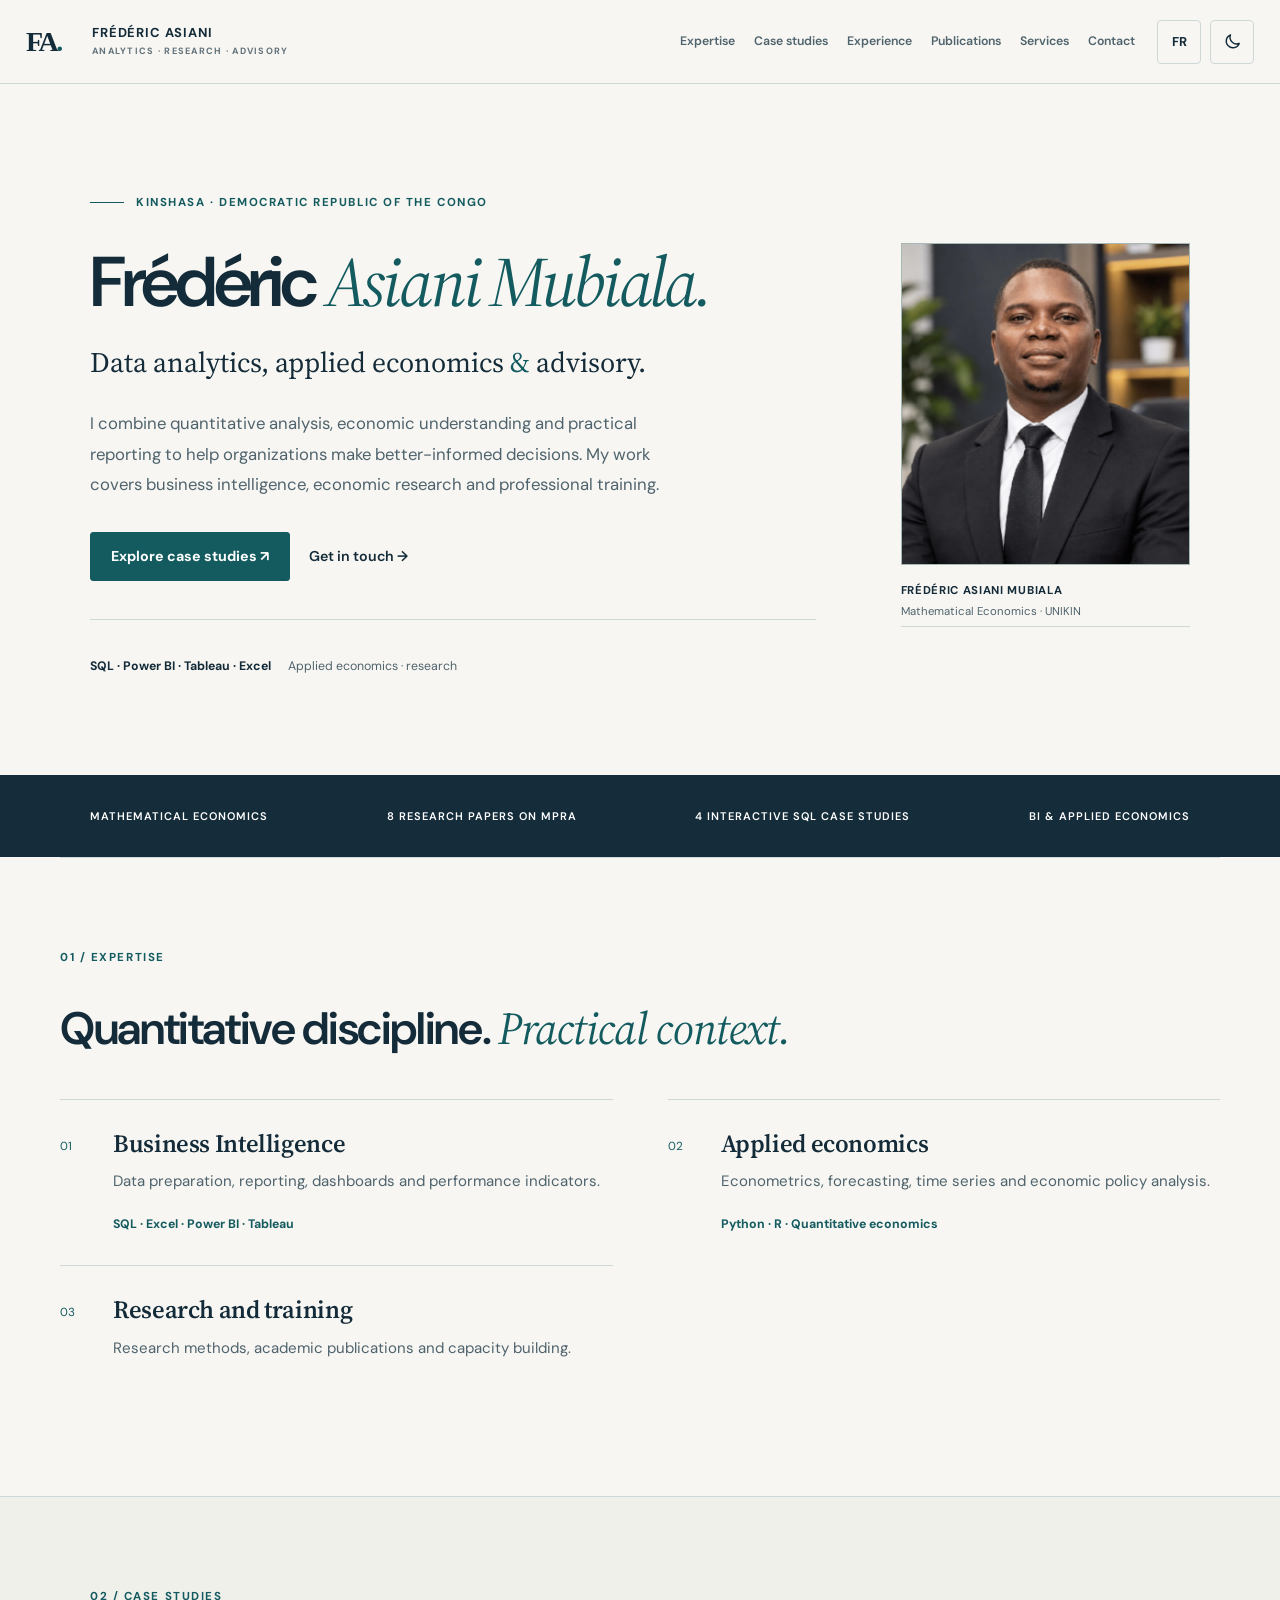
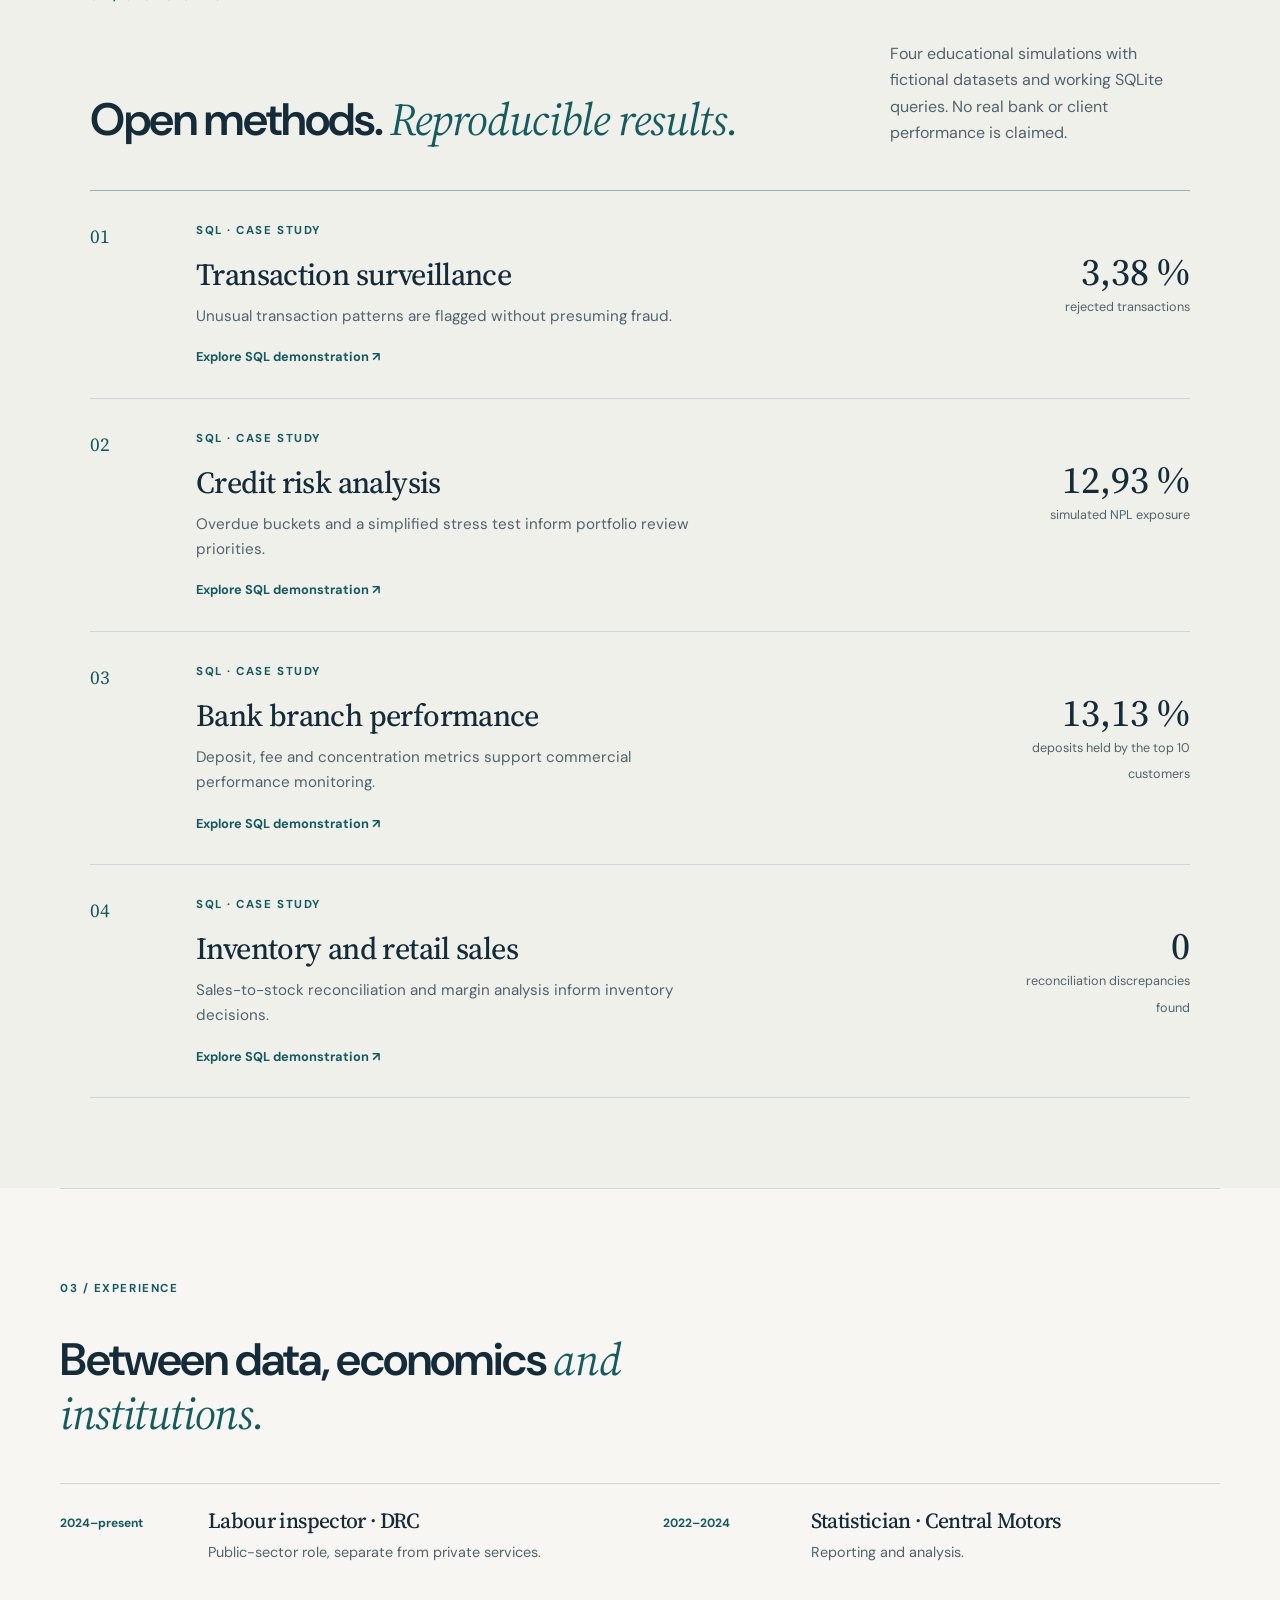
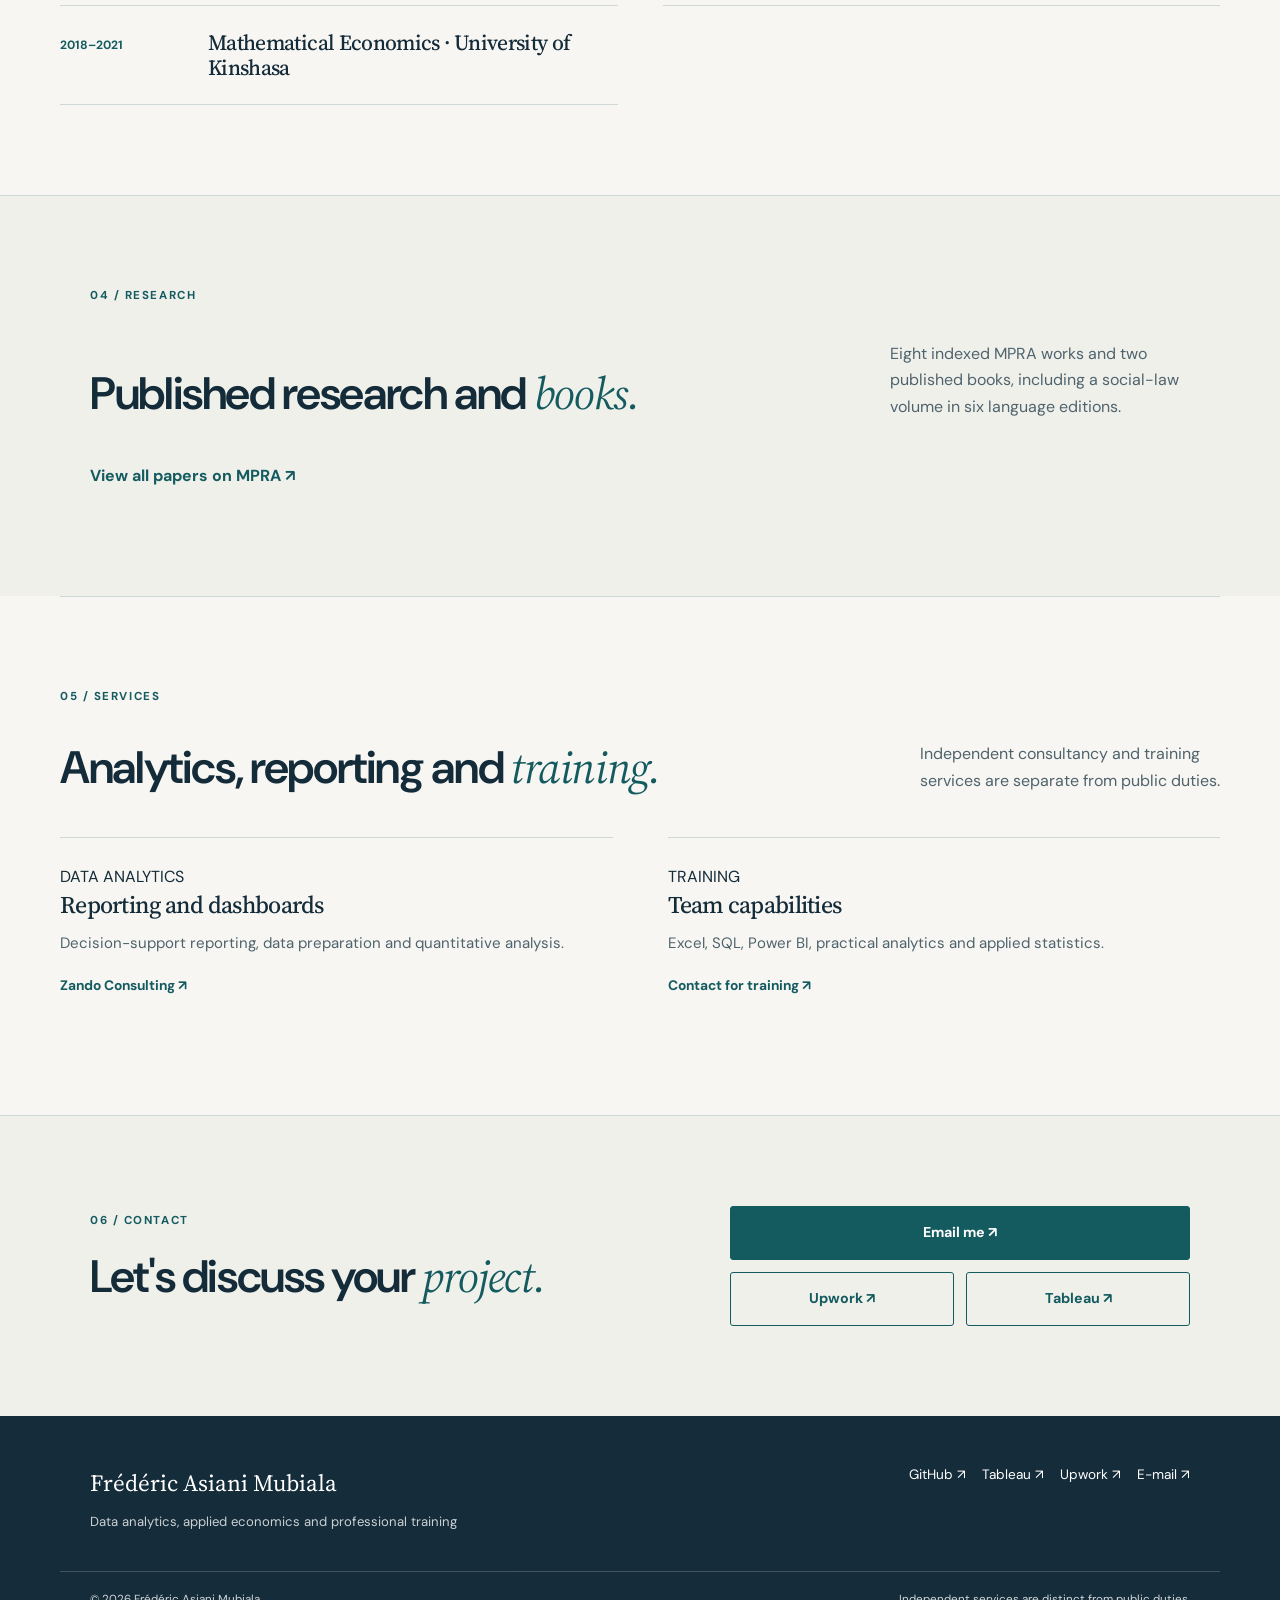
==== commit ec9617a6: "deploy: 4a186e9703588038f5d4e010c7863b403adc164d" ====
--- a/en/index.html
+++ b/en/index.html
@@ -1,3 +1,3 @@
 <!DOCTYPE html>
 
-<html lang="en"><head><meta charset="utf-8"/><meta content="width=device-width,initial-scale=1" name="viewport"/><title>Frédéric Asiani Mubiala | Data Analytics &amp; Applied Economics</title><meta content="Independent data analyst and applied economist in Kinshasa. SQL case studies, BI dashboards, research and training." name="description"/><meta content="#f7f6f2" id="theme-color-meta" name="theme-color"/><link href="https://frederic-asiani.github.io/en/" rel="canonical"/><link href="../assets/favicon.svg" rel="icon" type="image/svg+xml"/><script>(function(){try{const p=localStorage.getItem('asiani-color-theme');const t=p==='dark'||p==='light'?p:(window.matchMedia('(prefers-color-scheme: dark)').matches?'dark':'light');document.documentElement.setAttribute('data-theme',t);document.documentElement.style.colorScheme=t;const m=document.querySelector('meta[name=theme-color]');if(m)m.content=t==='dark'?'#0d1923':'#f7f6f2';}catch(e){const t=window.matchMedia('(prefers-color-scheme: dark)').matches?'dark':'light';document.documentElement.setAttribute('data-theme',t);document.documentElement.style.colorScheme=t;const m=document.querySelector('meta[name=theme-color]');if(m)m.content=t==='dark'?'#0d1923':'#f7f6f2';}})();</script><link href="../styles.css" rel="stylesheet"/><meta content="website" property="og:type"/><meta content="Frédéric Asiani Mubiala | Data Analytics &amp; Applied Economics" property="og:title"/><meta content="Independent data analyst and applied economist in Kinshasa. SQL case studies, BI dashboards, research and training." property="og:description"/><meta content="https://avatars.githubusercontent.com/u/135480796?v=4" property="og:image"/><meta content="summary" name="twitter:card"/></head><body><a class="skip-link" href="#contenu">Skip to content</a><header class="site-header"><div class="site-header-inner"><a aria-label="Frédéric Asiani, homepage" class="wordmark" href="index.html"><span class="wordmark-symbol">FA<span class="wordmark-square">.</span></span><span class="wordmark-name">FRÉDÉRIC ASIANI<small>ANALYTICS · RESEARCH · ADVISORY</small></span></a><nav aria-label="Main navigation" class="site-nav" id="site-nav"><a href="index.html#expertises">Expertise</a><a href="index.html#etudes">Case studies</a><a href="index.html#parcours">Experience</a><a href="index.html#publications">Publications</a><a href="index.html#conseil">Services</a><a href="index.html#contact">Contact</a></nav><div class="header-actions"><a aria-label="Passer en français" class="language-switch" href="../index.html" lang="fr">FR</a><button aria-label="Switch to dark mode" aria-pressed="false" class="theme-toggle" id="theme-toggle" type="button"><svg aria-hidden="true" class="theme-sun" fill="none" height="20" stroke="currentColor" stroke-linecap="round" stroke-linejoin="round" stroke-width="1.75" viewbox="0 0 24 24" width="20"><circle cx="12" cy="12" r="4"></circle><path d="M12 2v2m0 16v2M4.93 4.93l1.42 1.42m11.3 11.3 1.42 1.42M2 12h2m16 0h2M4.93 19.07l1.42-1.42m11.3-11.3 1.42-1.42"></path></svg><svg aria-hidden="true" class="theme-moon" fill="none" height="20" stroke="currentColor" stroke-linecap="round" stroke-linejoin="round" stroke-width="1.75" viewbox="0 0 24 24" width="20"><path d="M20.5 14.5A8.5 8.5 0 019.5 3.5a8.5 8.5 0 1011 11z"></path></svg></button><button aria-controls="site-nav" aria-expanded="false" aria-label="Open menu" class="menu-button" id="menu-button" type="button"><span></span><span></span><span></span></button></div></div></header><main id="contenu"><section class="hero container" id="accueil"><div class="hero-copy"><p class="kicker"><span class="kicker-line"></span>KINSHASA · DEMOCRATIC REPUBLIC OF THE CONGO</p><h1>Frédéric <em>Asiani Mubiala.</em></h1><p class="hero-specialty">Data analytics, applied economics <span class="amp">&amp;</span> advisory.</p><p class="hero-intro">I combine quantitative analysis, economic understanding and practical reporting to help organizations make better-informed decisions. My work covers business intelligence, economic research and professional training.</p><div class="hero-actions"><a class="action-primary" href="#etudes">Explore case studies ↗</a><a class="action-text" href="#contact">Get in touch →</a></div><div class="hero-assurance"><span>SQL · Power BI · Tableau · Excel</span><span>Applied economics · research</span></div></div><aside class="hero-portrait"><div class="portrait-inner"><img alt="Public GitHub profile portrait of Frédéric Asiani Mubiala" height="480" decoding="async" src="https://avatars.githubusercontent.com/u/135480796?v=4" width="480"/><div aria-hidden="true" class="portrait-fallback"><span class="portrait-initials">FA<span class="portrait-point">.</span></span><span class="portrait-fallback-rule"></span><span class="portrait-fallback-caption">DATA · ÉCONOMIE · CONSEIL</span></div></div><div class="portrait-caption"><span>FRÉDÉRIC ASIANI MUBIALA</span><span>Mathematical Economics · UNIKIN</span></div><p class="portrait-note">Image from the public GitHub profile</p></aside></section><div class="credential-strip"><div class="container credential-inner"><span>MATHEMATICAL ECONOMICS</span><span>8 RESEARCH PAPERS ON MPRA</span><span>4 INTERACTIVE SQL CASE STUDIES</span><span>BI &amp; APPLIED ECONOMICS</span></div></div><section class="section container" id="expertises"><div class="section-heading"><span class="section-number">01 / EXPERTISE</span><h2>Quantitative discipline. <em>Practical context.</em></h2></div><div class="expertise-layout"><article class="expertise-item"><span class="expertise-n">01</span><div><h3>Business Intelligence</h3><p>Data preparation, reporting, dashboards and performance indicators.</p><span class="skill-line">SQL · Excel · Power BI · Tableau</span></div></article><article class="expertise-item"><span class="expertise-n">02</span><div><h3>Applied economics</h3><p>Econometrics, forecasting, time series and economic policy analysis.</p><span class="skill-line">Python · R · Quantitative economics</span></div></article><article class="expertise-item"><span class="expertise-n">03</span><div><h3>Research and training</h3><p>Research methods, academic publications and capacity building.</p></div></article></div></section><section class="section band" id="etudes"><div class="container"><div class="section-heading"><span class="section-number">02 / CASE STUDIES</span><h2>Open methods. <em>Reproducible results.</em></h2><p>Four educational simulations with fictional datasets and working SQLite queries. No real bank or client performance is claimed.</p></div><div class="case-list"><article class="case-row"><div class="case-index">01</div><div class="case-content"><p class="eyebrow">SQL · CASE STUDY</p><h3>Transaction surveillance</h3><p>Unusual transaction patterns are flagged without presuming fraud.</p><div class="case-foot"><a href="../projets/01-surveillance-transactions/index.html">Explore SQL demonstration ↗</a></div></div><div class="case-stat"><strong>3,38 %</strong><span>rejected transactions</span></div></article><article class="case-row"><div class="case-index">02</div><div class="case-content"><p class="eyebrow">SQL · CASE STUDY</p><h3>Credit risk analysis</h3><p>Overdue buckets and a simplified stress test inform portfolio review priorities.</p><div class="case-foot"><a href="../projets/02-risque-credit/index.html">Explore SQL demonstration ↗</a></div></div><div class="case-stat"><strong>12,93 %</strong><span>simulated NPL exposure</span></div></article><article class="case-row"><div class="case-index">03</div><div class="case-content"><p class="eyebrow">SQL · CASE STUDY</p><h3>Bank branch performance</h3><p>Deposit, fee and concentration metrics support commercial performance monitoring.</p><div class="case-foot"><a href="../projets/03-agences-clientele/index.html">Explore SQL demonstration ↗</a></div></div><div class="case-stat"><strong>13,13 %</strong><span>deposits held by the top 10 customers</span></div></article><article class="case-row"><div class="case-index">04</div><div class="case-content"><p class="eyebrow">SQL · CASE STUDY</p><h3>Inventory and retail sales</h3><p>Sales-to-stock reconciliation and margin analysis inform inventory decisions.</p><div class="case-foot"><a href="../projets/04-stocks-commerce/index.html">Explore SQL demonstration ↗</a></div></div><div class="case-stat"><strong>0</strong><span>reconciliation discrepancies found</span></div></article></div></div></section><section class="section container" id="parcours"><div class="section-heading"><span class="section-number">03 / EXPERIENCE</span><h2>Between data, economics <em>and institutions.</em></h2></div><div class="timeline"><article class="timeline-entry"><span class="timeline-date">2024–present</span><div><h3>Labour inspector · DRC</h3><p>Public-sector role, separate from private services.</p></div></article><article class="timeline-entry"><span class="timeline-date">2022–2024</span><div><h3>Statistician · Central Motors</h3><p>Reporting and analysis.</p></div></article><article class="timeline-entry"><span class="timeline-date">2018–2021</span><div><h3>Mathematical Economics · University of Kinshasa</h3></div></article></div></section><section class="section band" id="publications"><div class="container"><div class="section-heading"><span class="section-number">04 / RESEARCH</span><h2>Published research and <em>books.</em></h2><p>Eight indexed MPRA works and two published books, including a social-law volume in six language editions.</p></div><p><a class="editorial-link" href="https://mpra.ub.uni-muenchen.de/view/people/ASIANI%3D3AFreddy%3D3A%3D3A.eprintid.html" rel="noopener noreferrer" target="_blank">View all papers on MPRA <span aria-hidden="true">↗</span></a></p></div></section><section class="section container" id="conseil"><div class="section-heading"><span class="section-number">05 / SERVICES</span><h2>Analytics, reporting and <em>training.</em></h2><p>Independent consultancy and training services are separate from public duties.</p></div><div class="services-layout"><article class="service"><span>DATA ANALYTICS</span><h3>Reporting and dashboards</h3><p>Decision-support reporting, data preparation and quantitative analysis.</p><a href="https://consulting.marketgroup.pro" rel="noopener noreferrer" target="_blank">Zando Consulting ↗</a></article><article class="service"><span>TRAINING</span><h3>Team capabilities</h3><p>Excel, SQL, Power BI, practical analytics and applied statistics.</p><a href="https://wa.me/243820249705?text=Bonjour%2C%20je%20souhaite%20recevoir%20des%20informations%20sur%20vos%20formations%20en%20analyse%20de%20donn%C3%A9es." rel="noopener noreferrer" target="_blank">Contact for training ↗</a></article></div></section><section class="section band" id="contact"><div class="container contact-section"><div class="contact-copy"><span class="section-number">06 / CONTACT</span><h2>Let's discuss your <em>project.</em></h2></div><div class="contact-actions"><a class="action-primary" href="mailto:contact@marketgroup.pro">Email me ↗</a><a class="action-outline" href="https://www.upwork.com/freelancers/~019a6d23b828207a48" rel="noopener noreferrer" target="_blank">Upwork ↗</a><a class="action-outline" href="https://public.tableau.com/app/profile/frederic.asiani" rel="noopener noreferrer" target="_blank">Tableau ↗</a></div></div></section></main><footer class="site-footer"><div class="container footer-layout"><div><span class="footer-name">Frédéric Asiani Mubiala</span><p>Data analytics, applied economics and professional training</p></div><div class="footer-links"><a href="https://github.com/Frederic-Asiani" rel="noopener noreferrer" target="_blank">GitHub ↗</a><a href="https://public.tableau.com/app/profile/frederic.asiani" rel="noopener noreferrer" target="_blank">Tableau ↗</a><a href="https://www.upwork.com/freelancers/~019a6d23b828207a48" rel="noopener noreferrer" target="_blank">Upwork ↗</a><a href="mailto:contact@marketgroup.pro">E-mail ↗</a></div></div><div class="container footer-bottom"><span>© <span id="year">2026</span> Frédéric Asiani Mubiala</span><span>Independent services are distinct from public duties.</span></div></footer><script defer="" src="../main.js"></script></body></html>+<html lang="en"><head><meta charset="utf-8"/><meta content="width=device-width,initial-scale=1" name="viewport"/><title>Frédéric Asiani Mubiala | Data Analytics &amp; Applied Economics</title><meta content="Independent data analyst and applied economist in Kinshasa. SQL case studies, BI dashboards, research and training." name="description"/><meta content="#f7f6f2" id="theme-color-meta" name="theme-color"/><link href="https://frederic-asiani.github.io/en/" rel="canonical"/><link href="../assets/favicon.svg" rel="icon" type="image/svg+xml"/><script>(function(){try{const p=localStorage.getItem('asiani-color-theme');const t=p==='dark'||p==='light'?p:(window.matchMedia('(prefers-color-scheme: dark)').matches?'dark':'light');document.documentElement.setAttribute('data-theme',t);document.documentElement.style.colorScheme=t;const m=document.querySelector('meta[name=theme-color]');if(m)m.content=t==='dark'?'#0d1923':'#f7f6f2';}catch(e){const t=window.matchMedia('(prefers-color-scheme: dark)').matches?'dark':'light';document.documentElement.setAttribute('data-theme',t);document.documentElement.style.colorScheme=t;const m=document.querySelector('meta[name=theme-color]');if(m)m.content=t==='dark'?'#0d1923':'#f7f6f2';}})();</script><link href="../styles.css" rel="stylesheet"/><meta content="website" property="og:type"/><meta content="Frédéric Asiani Mubiala | Data Analytics &amp; Applied Economics" property="og:title"/><meta content="Independent data analyst and applied economist in Kinshasa. SQL case studies, BI dashboards, research and training." property="og:description"/><meta content="https://frederic-asiani.github.io/assets/portrait-frederic-asiani.jpg" property="og:image"/><meta content="summary" name="twitter:card"/></head><body><a class="skip-link" href="#contenu">Skip to content</a><header class="site-header"><div class="site-header-inner"><a aria-label="Frédéric Asiani, homepage" class="wordmark" href="index.html"><span class="wordmark-symbol">FA<span class="wordmark-square">.</span></span><span class="wordmark-name">FRÉDÉRIC ASIANI<small>ANALYTICS · RESEARCH · ADVISORY</small></span></a><nav aria-label="Main navigation" class="site-nav" id="site-nav"><a href="index.html#expertises">Expertise</a><a href="index.html#etudes">Case studies</a><a href="index.html#parcours">Experience</a><a href="index.html#publications">Publications</a><a href="index.html#conseil">Services</a><a href="index.html#contact">Contact</a></nav><div class="header-actions"><a aria-label="Passer en français" class="language-switch" href="../index.html" lang="fr">FR</a><button aria-label="Switch to dark mode" aria-pressed="false" class="theme-toggle" id="theme-toggle" type="button"><svg aria-hidden="true" class="theme-sun" fill="none" height="20" stroke="currentColor" stroke-linecap="round" stroke-linejoin="round" stroke-width="1.75" viewbox="0 0 24 24" width="20"><circle cx="12" cy="12" r="4"></circle><path d="M12 2v2m0 16v2M4.93 4.93l1.42 1.42m11.3 11.3 1.42 1.42M2 12h2m16 0h2M4.93 19.07l1.42-1.42m11.3-11.3 1.42-1.42"></path></svg><svg aria-hidden="true" class="theme-moon" fill="none" height="20" stroke="currentColor" stroke-linecap="round" stroke-linejoin="round" stroke-width="1.75" viewbox="0 0 24 24" width="20"><path d="M20.5 14.5A8.5 8.5 0 019.5 3.5a8.5 8.5 0 1011 11z"></path></svg></button><button aria-controls="site-nav" aria-expanded="false" aria-label="Open menu" class="menu-button" id="menu-button" type="button"><span></span><span></span><span></span></button></div></div></header><main id="contenu"><section class="hero container" id="accueil"><div class="hero-copy"><p class="kicker"><span class="kicker-line"></span>KINSHASA · DEMOCRATIC REPUBLIC OF THE CONGO</p><h1>Frédéric <em>Asiani Mubiala.</em></h1><p class="hero-specialty">Data analytics, applied economics <span class="amp">&amp;</span> advisory.</p><p class="hero-intro">I combine quantitative analysis, economic understanding and practical reporting to help organizations make better-informed decisions. My work covers business intelligence, economic research and professional training.</p><div class="hero-actions"><a class="action-primary" href="#etudes">Explore case studies ↗</a><a class="action-text" href="#contact">Get in touch →</a></div><div class="hero-assurance"><span>SQL · Power BI · Tableau · Excel</span><span>Applied economics · research</span></div></div><aside class="hero-portrait"><div class="portrait-inner"><img alt="Public GitHub profile portrait of Frédéric Asiani Mubiala" decoding="async" height="480" src="../assets/portrait-frederic-asiani.jpg" width="480"/><div aria-hidden="true" class="portrait-fallback"><span class="portrait-initials">FA<span class="portrait-point">.</span></span><span class="portrait-fallback-rule"></span><span class="portrait-fallback-caption">DATA · ÉCONOMIE · CONSEIL</span></div></div><div class="portrait-caption"><span>FRÉDÉRIC ASIANI MUBIALA</span><span>Mathematical Economics · UNIKIN</span></div><p class="portrait-note">Image from the public GitHub profile</p></aside></section><div class="credential-strip"><div class="container credential-inner"><span>MATHEMATICAL ECONOMICS</span><span>8 RESEARCH PAPERS ON MPRA</span><span>4 INTERACTIVE SQL CASE STUDIES</span><span>BI &amp; APPLIED ECONOMICS</span></div></div><section class="section container" id="expertises"><div class="section-heading"><span class="section-number">01 / EXPERTISE</span><h2>Quantitative discipline. <em>Practical context.</em></h2></div><div class="expertise-layout"><article class="expertise-item"><span class="expertise-n">01</span><div><h3>Business Intelligence</h3><p>Data preparation, reporting, dashboards and performance indicators.</p><span class="skill-line">SQL · Excel · Power BI · Tableau</span></div></article><article class="expertise-item"><span class="expertise-n">02</span><div><h3>Applied economics</h3><p>Econometrics, forecasting, time series and economic policy analysis.</p><span class="skill-line">Python · R · Quantitative economics</span></div></article><article class="expertise-item"><span class="expertise-n">03</span><div><h3>Research and training</h3><p>Research methods, academic publications and capacity building.</p></div></article></div></section><section class="section band" id="etudes"><div class="container"><div class="section-heading"><span class="section-number">02 / CASE STUDIES</span><h2>Open methods. <em>Reproducible results.</em></h2><p>Four educational simulations with fictional datasets and working SQLite queries. No real bank or client performance is claimed.</p></div><div class="case-list"><article class="case-row"><div class="case-index">01</div><div class="case-content"><p class="eyebrow">SQL · CASE STUDY</p><h3>Transaction surveillance</h3><p>Unusual transaction patterns are flagged without presuming fraud.</p><div class="case-foot"><a href="../projets/01-surveillance-transactions/index.html">Explore SQL demonstration ↗</a></div></div><div class="case-stat"><strong>3,38 %</strong><span>rejected transactions</span></div></article><article class="case-row"><div class="case-index">02</div><div class="case-content"><p class="eyebrow">SQL · CASE STUDY</p><h3>Credit risk analysis</h3><p>Overdue buckets and a simplified stress test inform portfolio review priorities.</p><div class="case-foot"><a href="../projets/02-risque-credit/index.html">Explore SQL demonstration ↗</a></div></div><div class="case-stat"><strong>12,93 %</strong><span>simulated NPL exposure</span></div></article><article class="case-row"><div class="case-index">03</div><div class="case-content"><p class="eyebrow">SQL · CASE STUDY</p><h3>Bank branch performance</h3><p>Deposit, fee and concentration metrics support commercial performance monitoring.</p><div class="case-foot"><a href="../projets/03-agences-clientele/index.html">Explore SQL demonstration ↗</a></div></div><div class="case-stat"><strong>13,13 %</strong><span>deposits held by the top 10 customers</span></div></article><article class="case-row"><div class="case-index">04</div><div class="case-content"><p class="eyebrow">SQL · CASE STUDY</p><h3>Inventory and retail sales</h3><p>Sales-to-stock reconciliation and margin analysis inform inventory decisions.</p><div class="case-foot"><a href="../projets/04-stocks-commerce/index.html">Explore SQL demonstration ↗</a></div></div><div class="case-stat"><strong>0</strong><span>reconciliation discrepancies found</span></div></article></div></div></section><section class="section container" id="parcours"><div class="section-heading"><span class="section-number">03 / EXPERIENCE</span><h2>Between data, economics <em>and institutions.</em></h2></div><div class="timeline"><article class="timeline-entry"><span class="timeline-date">2024–present</span><div><h3>Labour inspector · DRC</h3><p>Public-sector role, separate from private services.</p></div></article><article class="timeline-entry"><span class="timeline-date">2022–2024</span><div><h3>Statistician · Central Motors</h3><p>Reporting and analysis.</p></div></article><article class="timeline-entry"><span class="timeline-date">2018–2021</span><div><h3>Mathematical Economics · University of Kinshasa</h3></div></article></div></section><section class="section band" id="publications"><div class="container"><div class="section-heading"><span class="section-number">04 / RESEARCH</span><h2>Published research and <em>books.</em></h2><p>Eight indexed MPRA works and two published books, including a social-law volume in six language editions.</p></div><p><a class="editorial-link" href="https://mpra.ub.uni-muenchen.de/view/people/ASIANI%3D3AFreddy%3D3A%3D3A.eprintid.html" rel="noopener noreferrer" target="_blank">View all papers on MPRA <span aria-hidden="true">↗</span></a></p></div></section><section class="section container" id="conseil"><div class="section-heading"><span class="section-number">05 / SERVICES</span><h2>Analytics, reporting and <em>training.</em></h2><p>Independent consultancy and training services are separate from public duties.</p></div><div class="services-layout"><article class="service"><span>DATA ANALYTICS</span><h3>Reporting and dashboards</h3><p>Decision-support reporting, data preparation and quantitative analysis.</p><a href="https://consulting.marketgroup.pro" rel="noopener noreferrer" target="_blank">Zando Consulting ↗</a></article><article class="service"><span>TRAINING</span><h3>Team capabilities</h3><p>Excel, SQL, Power BI, practical analytics and applied statistics.</p><a href="https://wa.me/243820249705?text=Bonjour%2C%20je%20souhaite%20recevoir%20des%20informations%20sur%20vos%20formations%20en%20analyse%20de%20donn%C3%A9es." rel="noopener noreferrer" target="_blank">Contact for training ↗</a></article></div></section><section class="section band" id="contact"><div class="container contact-section"><div class="contact-copy"><span class="section-number">06 / CONTACT</span><h2>Let's discuss your <em>project.</em></h2></div><div class="contact-actions"><a class="action-primary" href="mailto:contact@marketgroup.pro">Email me ↗</a><a class="action-outline" href="https://www.upwork.com/freelancers/~019a6d23b828207a48" rel="noopener noreferrer" target="_blank">Upwork ↗</a><a class="action-outline" href="https://public.tableau.com/app/profile/frederic.asiani" rel="noopener noreferrer" target="_blank">Tableau ↗</a></div></div></section></main><footer class="site-footer"><div class="container footer-layout"><div><span class="footer-name">Frédéric Asiani Mubiala</span><p>Data analytics, applied economics and professional training</p></div><div class="footer-links"><a href="https://github.com/Frederic-Asiani" rel="noopener noreferrer" target="_blank">GitHub ↗</a><a href="https://public.tableau.com/app/profile/frederic.asiani" rel="noopener noreferrer" target="_blank">Tableau ↗</a><a href="https://www.upwork.com/freelancers/~019a6d23b828207a48" rel="noopener noreferrer" target="_blank">Upwork ↗</a><a href="mailto:contact@marketgroup.pro">E-mail ↗</a></div></div><div class="container footer-bottom"><span>© <span id="year">2026</span> Frédéric Asiani Mubiala</span><span>Independent services are distinct from public duties.</span></div></footer><script defer="" src="../main.js"></script></body></html>
--- a/styles.css
+++ b/styles.css
@@ -72,3 +72,176 @@
 /* Show photo attribution only when the real profile photograph has loaded. */
 .hero-portrait .portrait-note{display:none}
 .hero-portrait.has-photo .portrait-note{display:block}
+
+
+/* V9 editorial refinement: benchmark of 10 professional data portfolios (no borrowed template). */
+/* The authentic portrait is retained, without technical image attribution on the page. */
+.hero-portrait .portrait-note{display:none!important}
+.hero-intro{max-width:55ch}
+.site-header .wordmark-name{letter-spacing:.065em}
+.section-heading p,.case-content>p:not(.eyebrow){max-width:62ch}
+
+/* Featured analytical evidence: values derived from queries.json/resultats_valides.json */
+.evidence-feature{margin:0 0 30px;padding:30px 34px 25px;border:1px solid var(--line);background:var(--surface);display:grid;grid-template-columns:minmax(0,1.04fr) minmax(0,1fr);gap:28px 42px;align-items:end}
+.evidence-feature-header h3{font:500 clamp(1.45rem,2.35vw,2.05rem)/1.26 'Source Serif 4',Georgia,serif;letter-spacing:-.018em;margin:12px 0}
+.evidence-feature-header p{color:var(--muted);line-height:1.65;font-size:.93rem;max-width:50ch;margin-bottom:19px}
+.evidence-feature-chart{display:grid;grid-template-columns:repeat(6,minmax(0,1fr));gap:10px;min-height:190px;align-items:end}
+.evidence-month{display:flex;flex-direction:column;align-items:center;gap:8px;min-width:0;font-variant-numeric:tabular-nums}
+.evidence-n{font-size:.72rem;font-weight:700;color:var(--ink)}
+.evidence-m{font-size:.71rem;color:var(--muted)}
+.evidence-column-track{height:146px;width:100%;max-width:45px;display:flex;align-items:flex-end;background:var(--surface2);border-bottom:1px solid var(--line)}
+.evidence-column{width:100%;background:var(--bar);display:block;min-height:2px}
+.evidence-feature figcaption{grid-column:1/-1;margin-top:0;border-top:1px solid var(--line);padding-top:14px;color:var(--muted);font-size:.76rem}
+.evidence-feature figcaption strong{color:var(--ink)}
+
+/* Clear paths instead of a repeated stack of undifferentiated CTAs */
+.contact-section{align-items:start}
+.contact-paths{grid-column:1/-1;display:grid;grid-template-columns:repeat(2,minmax(0,1fr));gap:0;border-block:1px solid var(--line);margin-top:12px}
+.contact-path{padding:28px 34px 30px 0}
+.contact-path+.contact-path{padding-left:34px;border-left:1px solid var(--line)}
+.contact-path h3{font:500 clamp(1.3rem,2vw,1.85rem)/1.3 'Source Serif 4',Georgia,serif;max-width:28ch;margin:10px 0}
+.contact-path p{color:var(--muted);font-size:.91rem;max-width:43ch}
+.contact-actions-minor{grid-column:1/-1;display:flex;flex-wrap:wrap;gap:10px;margin-top:20px}
+.contact-actions-minor a{min-height:44px;padding:10px 15px;font-size:.81rem}
+
+/* Mid-width tablets */
+@media(max-width:930px){.evidence-feature{grid-template-columns:1fr;gap:20px}.evidence-feature-chart{min-height:180px}.evidence-feature figcaption{margin-top:0}}
+@media(max-width:780px){
+  .hero{padding-top:42px;padding-bottom:45px;gap:25px;align-items:start}
+  .hero-portrait{max-width:270px;justify-self:start}
+  .portrait-inner{aspect-ratio:4/3.7}
+  .portrait-inner img{object-position:center 30%}
+  .portrait-caption{padding:11px 0 2px}
+  .section{padding-block:56px}
+  .section-heading{margin-bottom:27px}
+  .evidence-feature{padding:23px 19px 20px}
+  .credential-inner{min-height:58px;padding-block:15px}
+  .contact-paths{grid-template-columns:1fr}
+  .contact-path{padding:22px 0}
+  .contact-path+.contact-path{padding:22px 0;border-left:0;border-top:1px solid var(--line)}
+}
+@media(max-width:520px){
+ .site-header-inner{min-height:65px}
+ .wordmark-name{font-size:.63rem}
+ .hero{padding-top:34px;padding-bottom:40px;gap:23px}
+ .kicker{margin-bottom:18px;letter-spacing:.095em;line-height:1.6}
+ .hero h1{font-size:clamp(2.35rem,10.5vw,3.18rem);line-height:1.07;margin-bottom:15px}
+ .hero-specialty{font-size:1.27rem;line-height:1.42;margin-bottom:18px}
+ .hero-intro{font-size:.96rem;line-height:1.69}
+ .hero-actions{margin-top:23px;gap:8px}
+ .hero-actions a{min-height:48px}
+ .hero-assurance{margin-top:19px;padding-top:19px;font-size:.72rem}
+ .hero-portrait{width:100%;max-width:240px}
+ .portrait-inner{aspect-ratio:4/3.5}
+ .portrait-inner img{object-fit:cover;object-position:center 24%}
+ .portrait-caption{font-size:.62rem}
+ .credential-inner{font-size:.6rem;gap:6px 14px}
+ .section-heading h2{font-size:clamp(1.85rem,8vw,2.3rem)}
+ .evidence-feature{padding:19px 14px 15px;gap:18px}
+ .evidence-feature-chart{gap:5px}
+ .evidence-column-track{height:108px}
+ .evidence-n,.evidence-m{font-size:.62rem}
+ .contact-actions-minor a{width:100%;justify-content:center}
+}
+@media(max-width:360px){.evidence-feature{padding:15px 12px}.evidence-feature-chart{gap:3px}.hero-portrait{max-width:210px}.wordmark-name{font-size:.59rem}}
+@media(prefers-reduced-motion:reduce){.evidence-feature *{transition:none!important}}
+
+
+/* V10 — Refinement for international editorial portfolio. Scoped overrides, no new framework. */
+:root{font-synthesis:none}
+html{overflow-x:clip}
+body{overflow-x:clip;-webkit-text-size-adjust:100%}
+button,a{-webkit-tap-highlight-color:transparent}
+.site-nav a,.work-links a,.case-foot a,.editorial-link{text-decoration-thickness:1px;text-underline-offset:4px}
+.site-nav a:hover,.work-links a:hover,.case-foot a:hover,.editorial-link:hover{text-decoration:underline}
+.site-header{backdrop-filter:saturate(110%)}
+.hero-copy,.hero-portrait,.case-content,.case-stat{min-width:0}
+.case-index{white-space:nowrap;display:inline-flex;align-items:baseline;gap:.2rem;font-variant-numeric:tabular-nums}
+.case-index span{white-space:nowrap;display:inline!important;line-height:1}
+.case-content>p:not(.eyebrow){max-width:53ch}
+.evidence-feature-chart,.evidence-month,.evidence-column-track{min-width:0}
+.evidence-column-track{transition:none}
+.work-feature{scroll-margin-top:110px}
+.work-links a{min-height:36px;display:inline-flex;align-items:center}
+.publication-item,.timeline-entry{scroll-margin-top:96px}
+.portrait-inner img{background:var(--surface2)}
+.portrait-caption{line-height:1.55}
+/* More recognisable semantic distinctions for the case studies */
+.case-row:hover .case-content h3{color:var(--accent)}
+@media(hover:none){.case-row:hover .case-content h3{color:inherit}}
+/* Comfortable tablet widths */
+@media(min-width:781px) and (max-width:1050px){
+ .hero{gap:36px;grid-template-columns:minmax(0,1.2fr) minmax(240px,.8fr)}
+ .case-row{grid-template-columns:64px minmax(0,1fr) 125px;gap:15px}
+ .case-stat strong{font-size:2.05rem}
+}
+/* The portrait becomes a horizontal mini-biography instead of a small photo with empty space on mobile. */
+@media(max-width:780px){
+ .hero{padding-top:48px;padding-bottom:46px;gap:23px}
+ .hero-portrait{display:grid;grid-template-columns:minmax(0,140px) minmax(0,1fr);align-items:center;gap:17px;max-width:none;width:100%;padding:17px 0;border-top:1px solid var(--line);border-bottom:1px solid var(--line)}
+ .portrait-inner{aspect-ratio:4/4.75;width:100%}
+ .portrait-inner img{object-fit:cover;object-position:center 25%}
+ .portrait-caption{padding:0;border:0;gap:10px;font-size:.74rem;letter-spacing:.045em}
+ .portrait-caption span+span{font-size:.76rem;line-height:1.4}
+ .credential-inner{min-height:0;padding-block:15px;gap:6px 20px}
+ .section{padding:57px 0}
+ .section-heading{margin-bottom:23px}
+ .section-heading h2{font-size:clamp(1.85rem,5.4vw,2.55rem);line-height:1.18}
+ .section-heading p{font-size:.96rem;line-height:1.65}
+ .expertise-item{padding-top:23px;padding-bottom:24px}
+ .case-row{display:grid;grid-template-columns:minmax(0,1fr);gap:7px;padding:27px 0}
+ .case-index{grid-column:1;display:flex!important;align-items:baseline;gap:4px;font-size:.9rem;line-height:1.2;width:max-content;white-space:nowrap}
+ .case-index span{font-size:.75rem;line-height:1.2}
+ .case-content{grid-column:1}
+ .case-content h3{margin:3px 0 8px}
+ .case-content .eyebrow{margin-bottom:5px}
+ .case-stat{grid-column:1;text-align:left;padding:9px 0 4px 14px;border-left:2px solid var(--accent);display:flex;align-items:baseline;gap:13px;flex-wrap:wrap}
+ .case-stat strong{font-size:clamp(1.45rem,5vw,2.1rem);line-height:1.05}
+ .case-stat span{max-width:23ch}
+ .case-foot{margin-top:15px;gap:8px;align-items:flex-start}
+ .work-feature{padding-block:25px}
+}
+@media(max-width:520px){
+ .site-header-inner{min-height:65px}
+ .hero{padding-top:41px;padding-bottom:40px;gap:20px}
+ .kicker{font-size:.62rem;line-height:1.5;letter-spacing:.095em;margin-bottom:20px}
+ .hero h1{font-size:clamp(2.25rem,10vw,3.25rem);line-height:1.05;letter-spacing:-.052em;margin-bottom:14px}
+ .hero-specialty{font-size:1.19rem;line-height:1.45;margin-bottom:16px}
+ .hero-intro{font-size:.92rem;line-height:1.68;max-width:42ch}
+ .hero-actions{margin-top:19px;gap:5px}
+ .hero-actions a{min-height:47px}
+ .hero-assurance{margin-top:17px;padding-top:16px;gap:3px 9px;font-size:.68rem}
+ .hero-portrait{grid-template-columns:132px minmax(0,1fr);gap:16px;max-width:none;padding:15px 0}
+ .portrait-inner{aspect-ratio:4/4.8}
+ .portrait-caption{font-size:.67rem;gap:7px}
+ .portrait-caption span+span{font-size:.7rem}
+ .credential-inner{font-size:.62rem;line-height:1.45}
+ .section{padding:49px 0}
+ .section-heading h2{font-size:clamp(1.75rem,7.8vw,2.05rem);line-height:1.16}
+ .section-heading p{font-size:.92rem}
+ .expertise-item h3{font-size:1.42rem}
+ .expertise-item p{font-size:.92rem;line-height:1.55}
+ .case-content h3{font-size:1.51rem}
+ .case-content>p:not(.eyebrow){font-size:.92rem}
+ .case-foot{flex-direction:column;gap:9px}
+ .case-stat span{font-size:.78rem}
+ .evidence-feature{padding:20px 17px}
+ .evidence-feature-header h3{font-size:1.52rem}
+ .evidence-feature-header p{font-size:.89rem}
+ .evidence-feature-chart{gap:7px}
+ .section-number,.eyebrow,.micro-label,.section-label{letter-spacing:.09em}
+ .wordmark-name{letter-spacing:.035em}
+}
+@media(max-width:360px){
+ .site-header-inner{padding-inline:12px}
+ .hero h1{font-size:2.22rem}
+ .hero-portrait{grid-template-columns:112px minmax(0,1fr);gap:13px}
+ .portrait-caption{font-size:.62rem}
+ .portrait-caption span+span{font-size:.64rem}
+ .credential-inner{font-size:.59rem}
+ .case-index{gap:3px}
+ .case-row{gap:9px}
+}
+@media(prefers-reduced-motion:reduce){.case-row:hover .case-content h3{transition:none}}
+/* Remove fallback layer once the locally-hosted authentic portrait has loaded. */
+.hero-portrait.has-photo .portrait-fallback{visibility:hidden;pointer-events:none}
